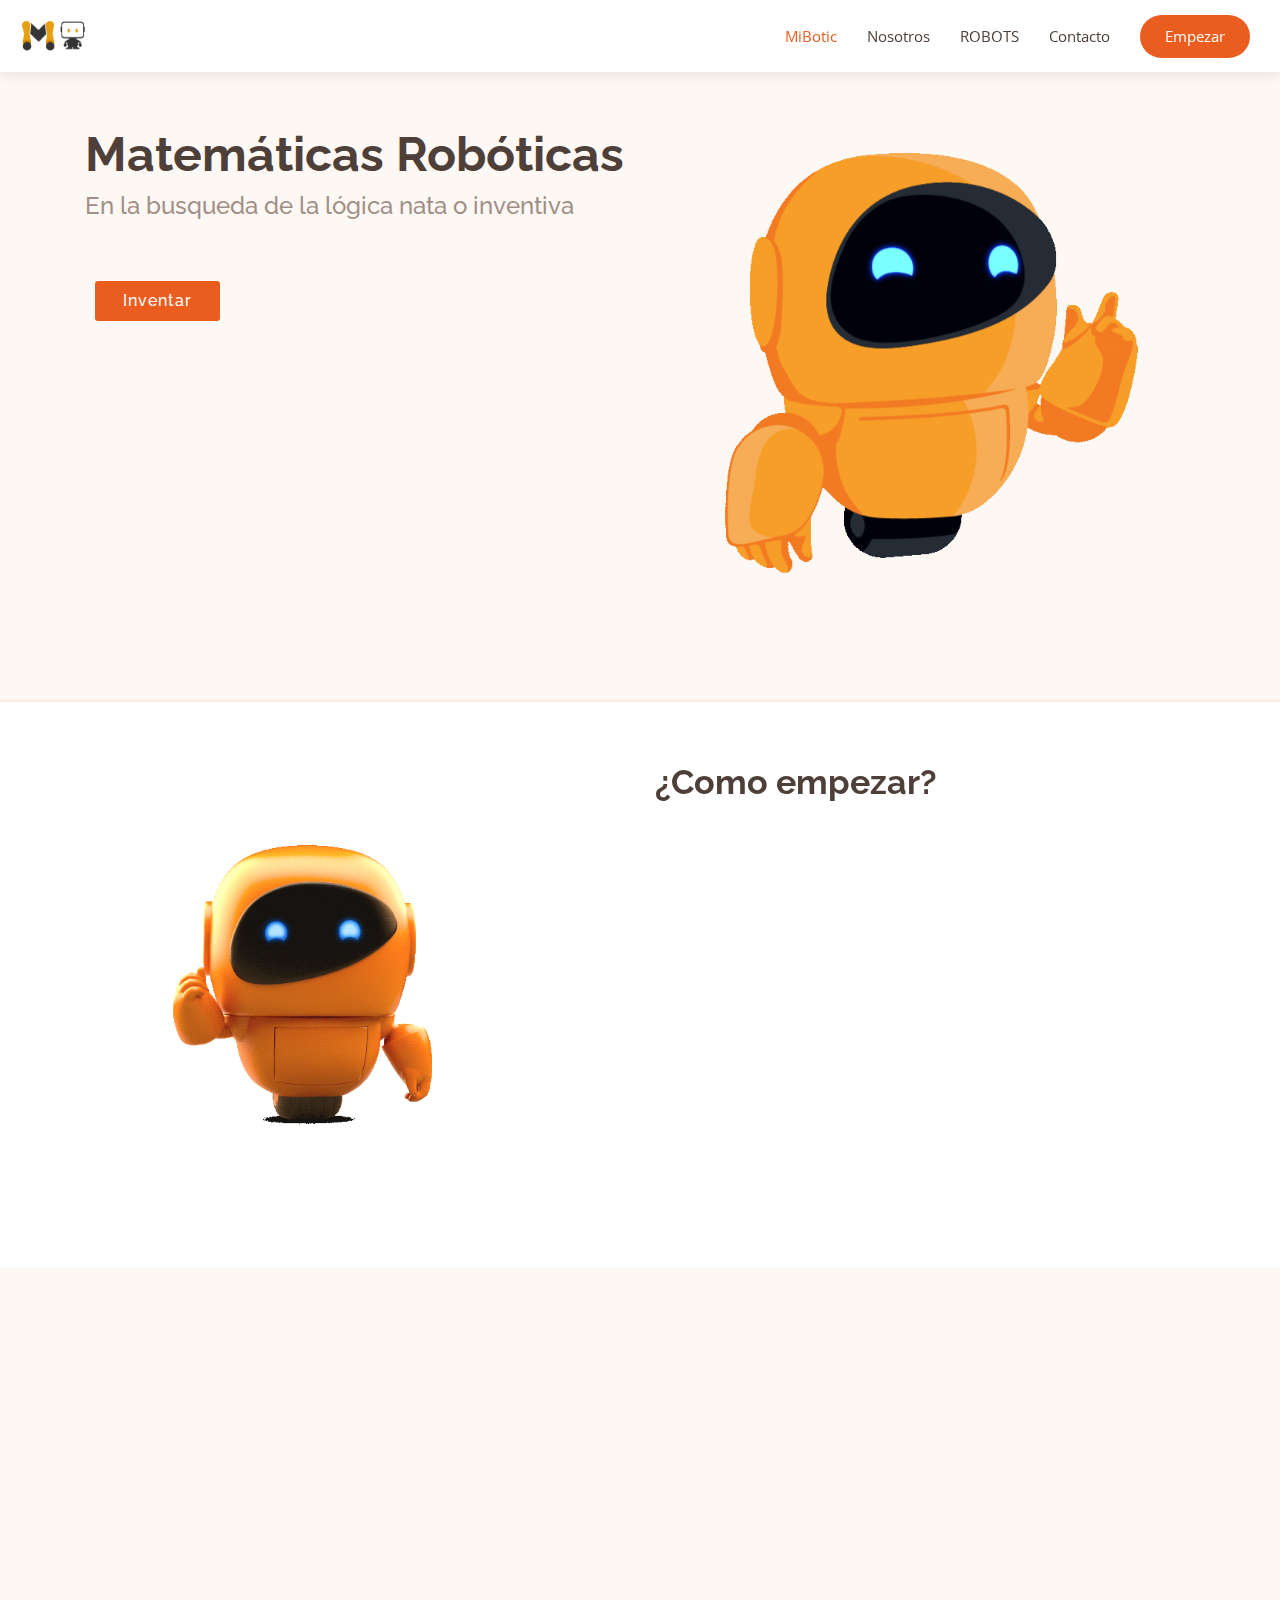
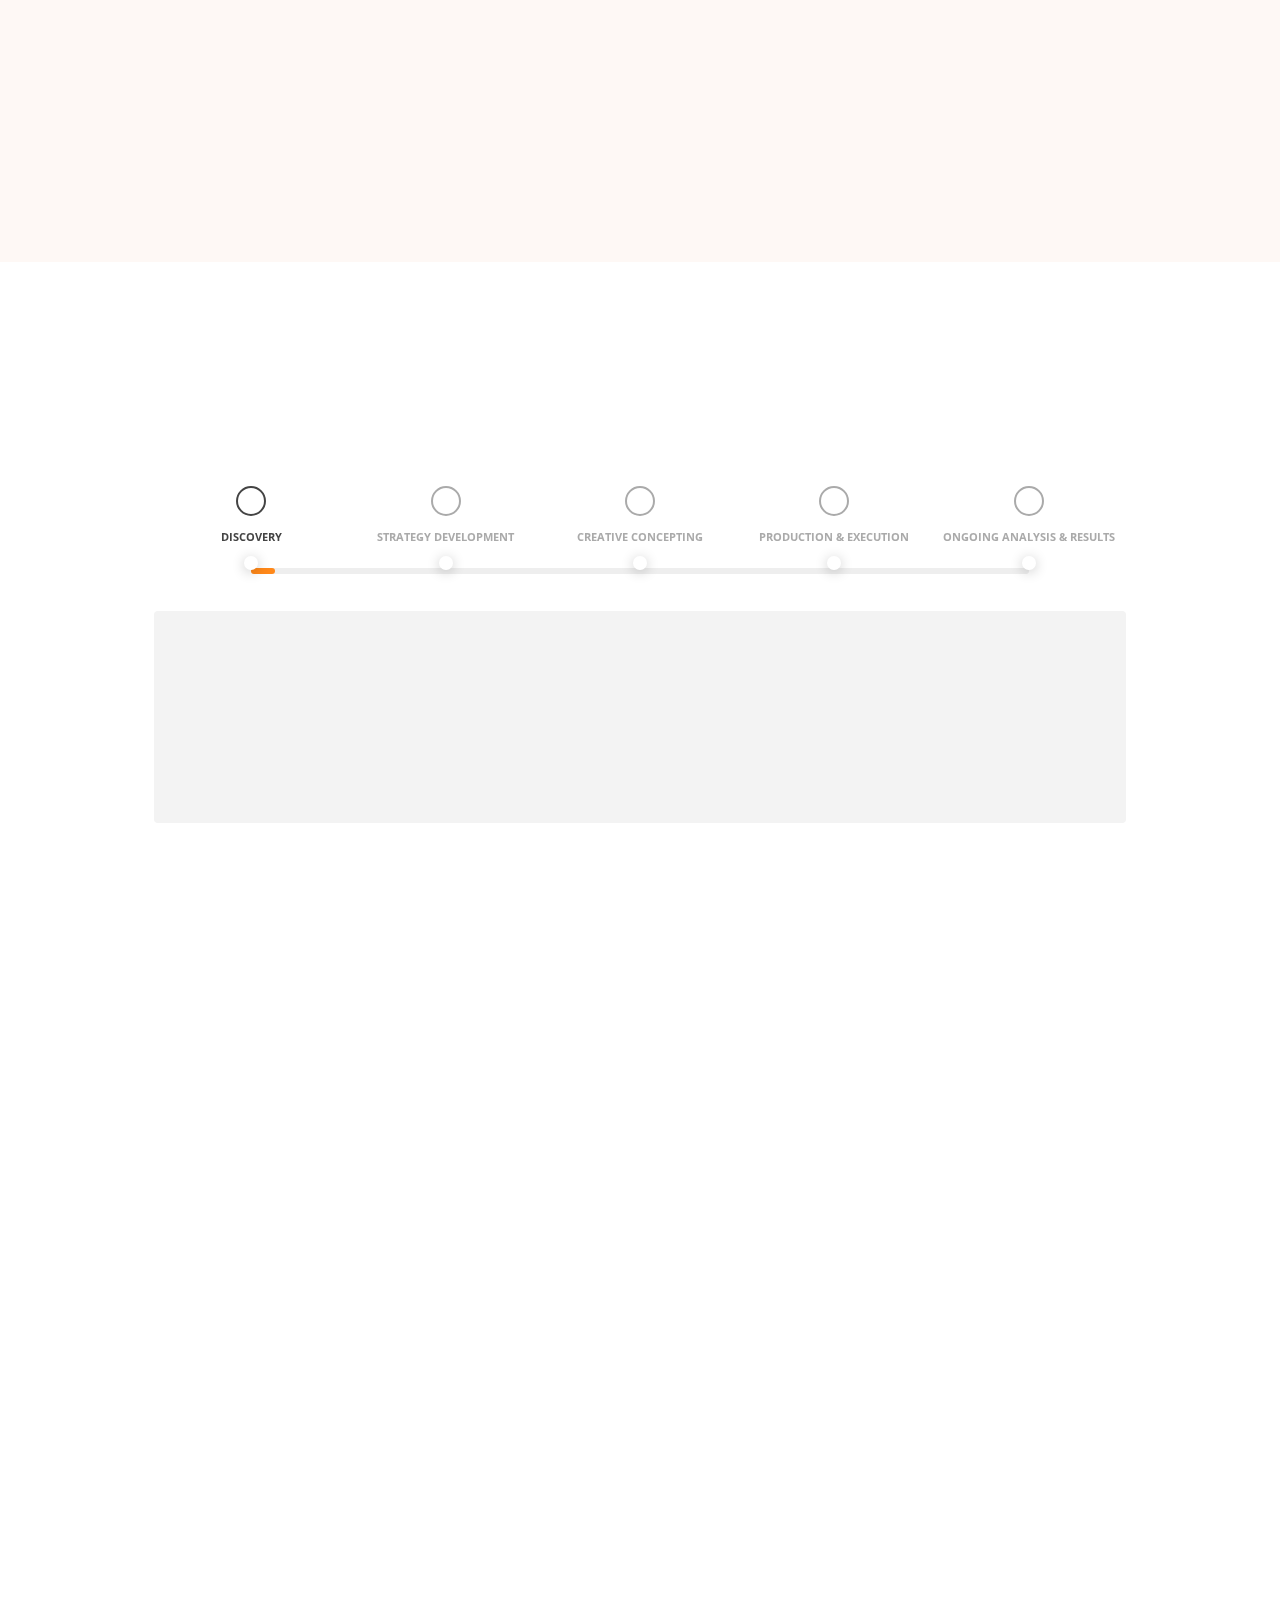
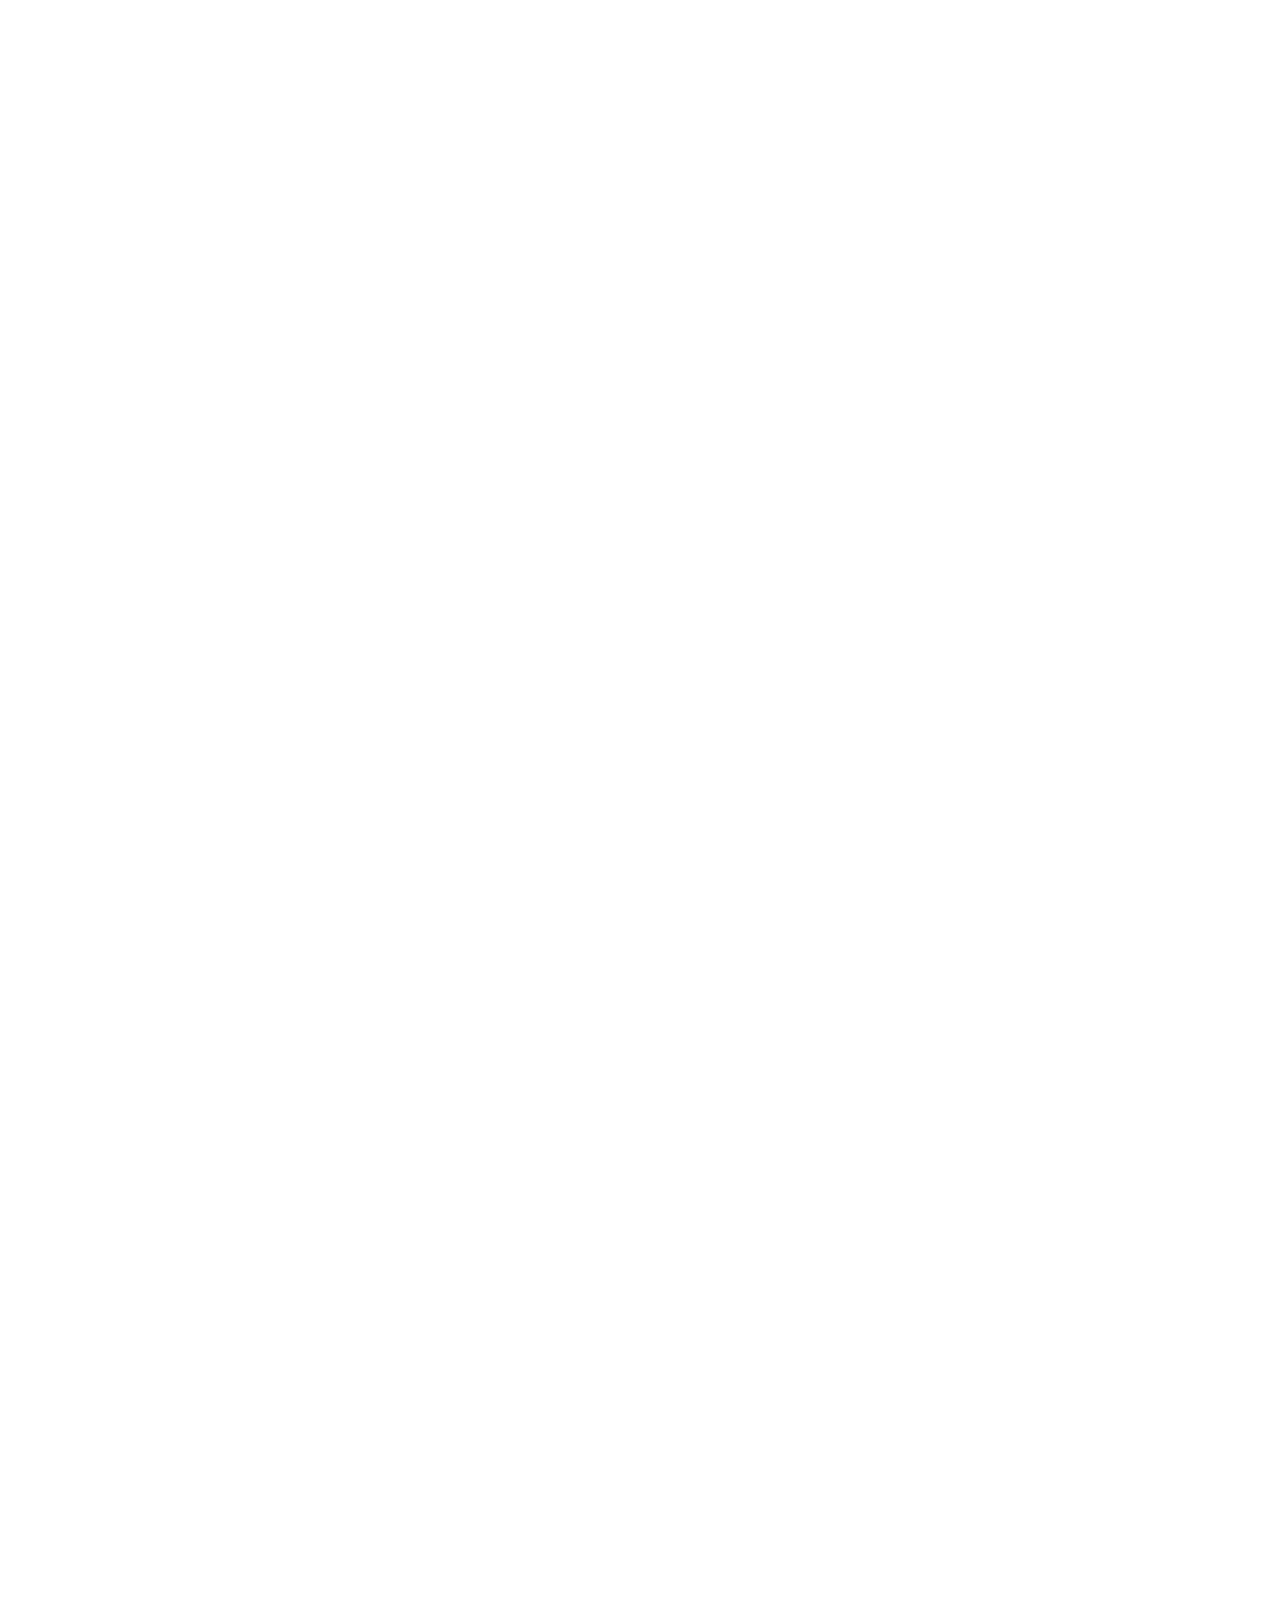
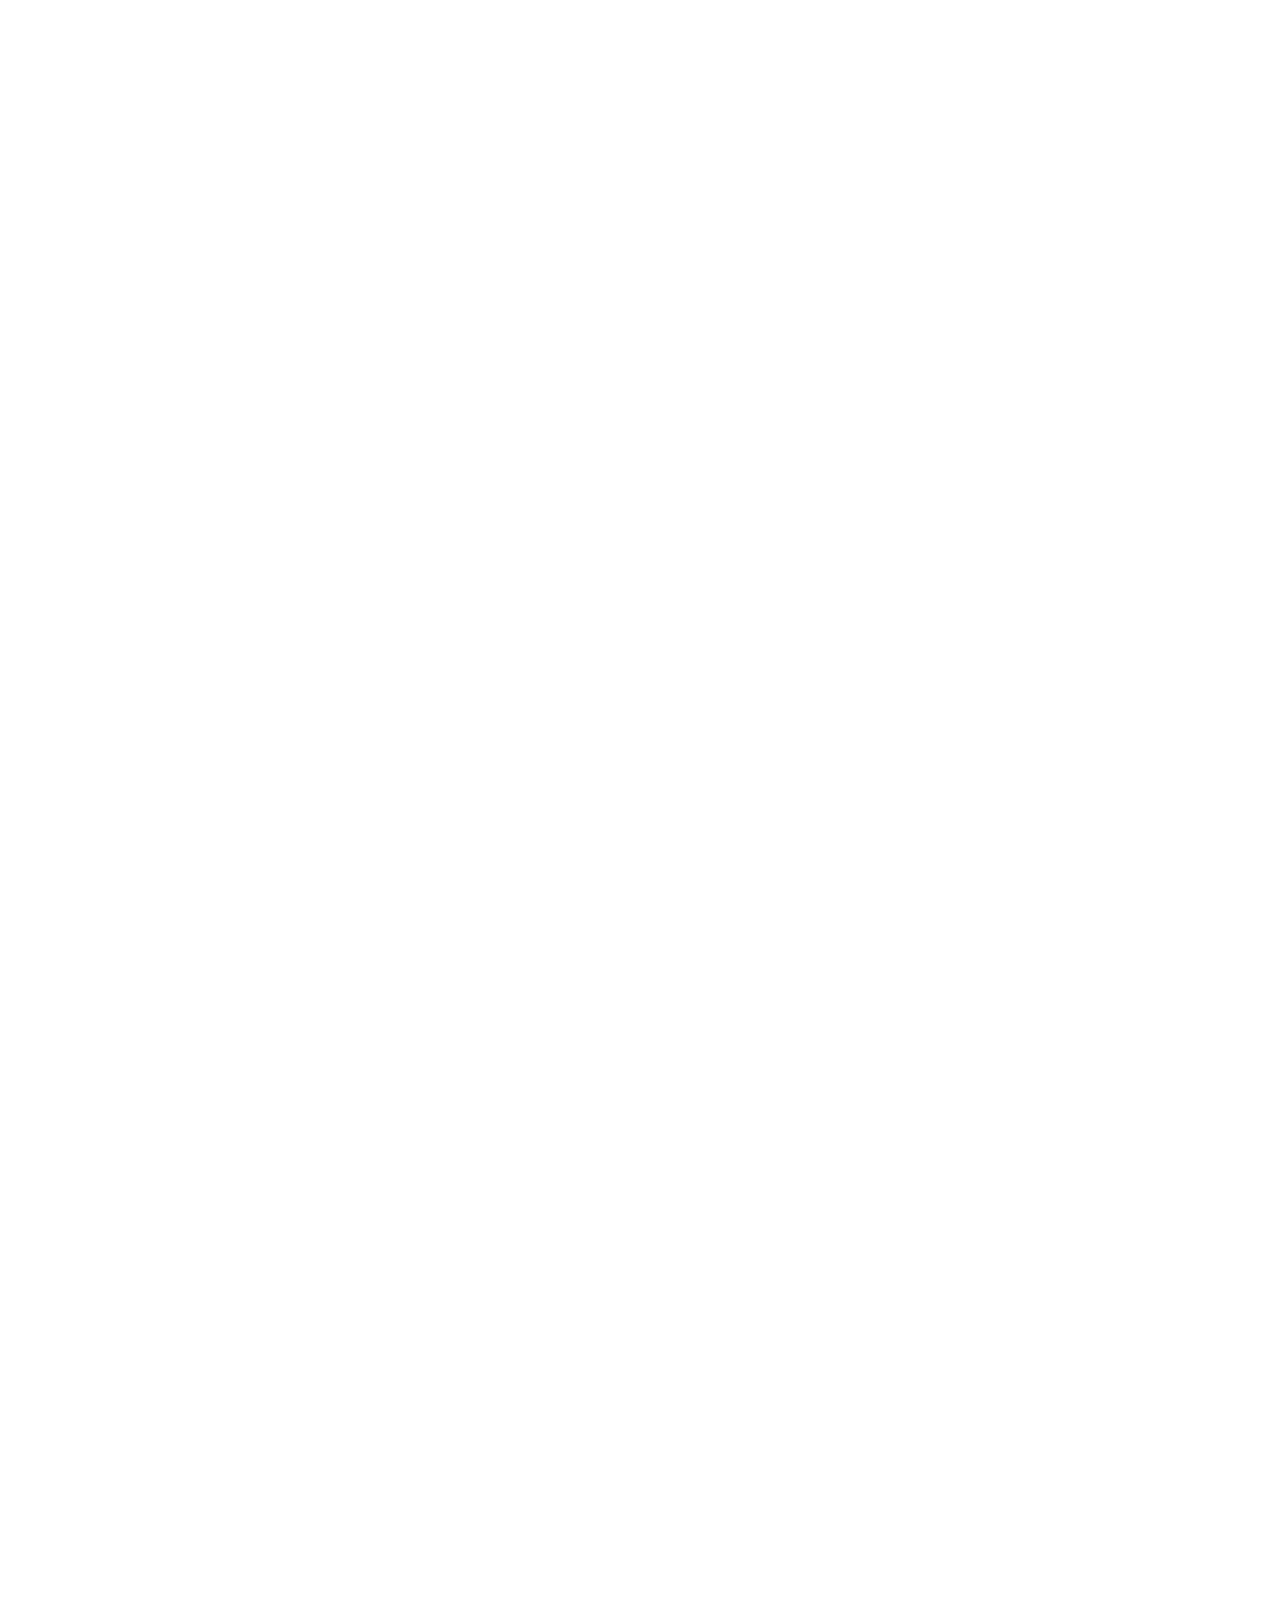
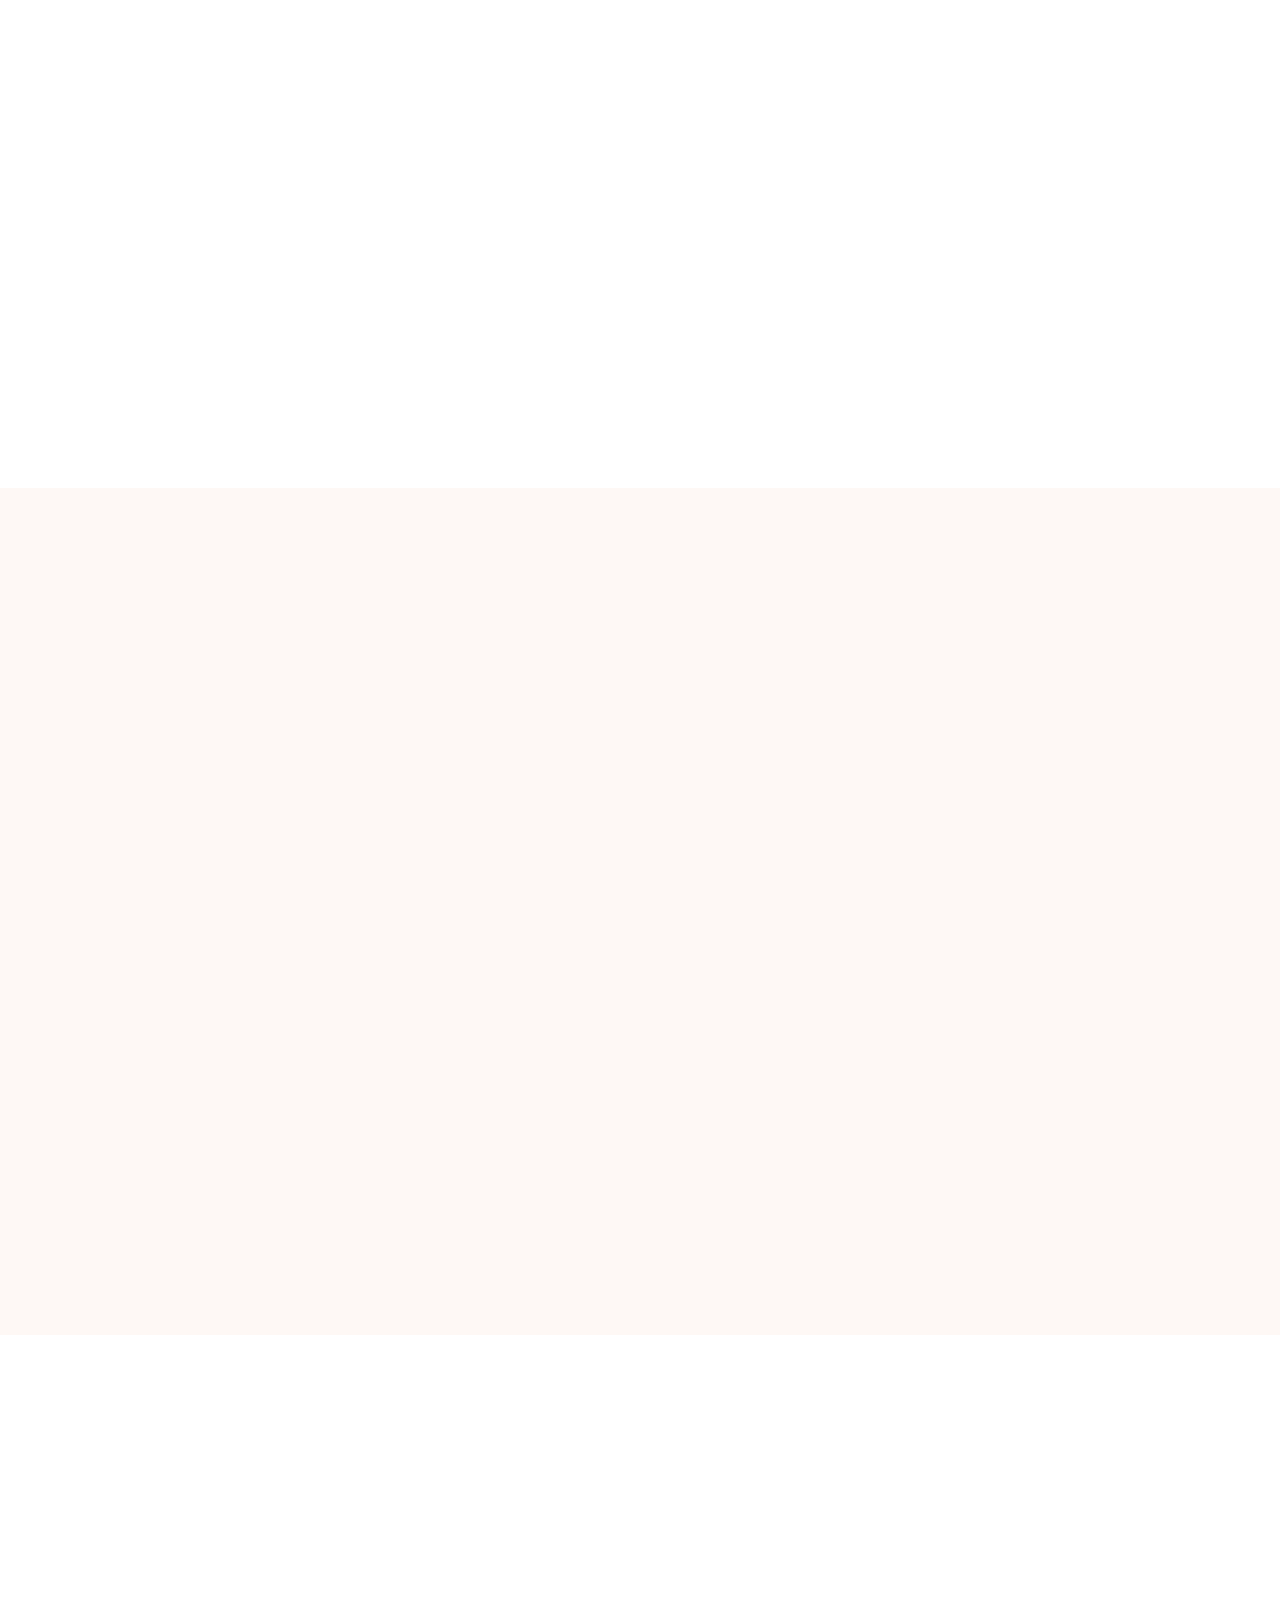
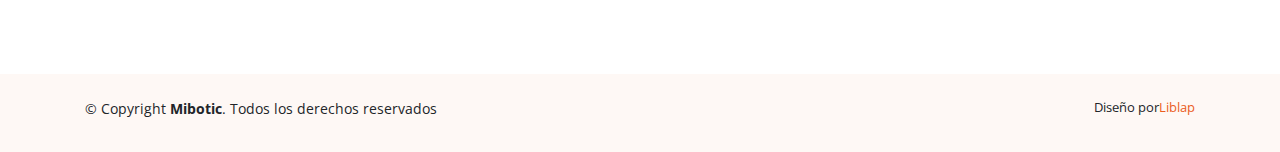
==== index.html @ e4708318 "asa" ====
<!DOCTYPE html>
<html lang="en">

<head>
  <meta charset="utf-8">
  <meta content="width=device-width, initial-scale=1.0" name="viewport">

  <title>MiBotic - Inventa un Robot</title>
  <meta content="" name="descriptison">
  <meta content="" name="keywords">

  <!-- Favicons -->
  <link href="assets/img/favicon.png" rel="icon">
  <link href="assets/img/apple-touch-icon.png" rel="apple-touch-icon">

  <!-- Google Fonts -->
  <link href="https://fonts.googleapis.com/css?family=Open+Sans:300,300i,400,400i,600,600i,700,700i|Raleway:300,300i,400,400i,600,600i,700,700i" rel="stylesheet">

  <!-- Vendor CSS Files -->
  <link href="assets/vendor/bootstrap/css/bootstrap.min.css" rel="stylesheet">
  <link href="assets/vendor/icofont/icofont.min.css" rel="stylesheet">
  <link href="assets/vendor/boxicons/css/boxicons.min.css" rel="stylesheet">
  <link href="assets/vendor/venobox/venobox.css" rel="stylesheet">
  <link href="assets/vendor/owl.carousel/assets/owl.carousel.min.css" rel="stylesheet">
  <link href="assets/vendor/aos/aos.css" rel="stylesheet">

  <!-- Template Main CSS File -->
  <link href="assets/css/style.css" rel="stylesheet">

  <!-- =======================================================
  * Template Name: Ninestars - v2.0.0
  * Template URL: https://bootstrapmade.com/ninestars-free-bootstrap-3-theme-for-creative/
  * Author: BootstrapMade.com
  * License: https://bootstrapmade.com/license/
  ======================================================== -->
</head>
<!-- Load Facebook SDK for JavaScript -->
      <div id="fb-root"></div>
      <script>
        window.fbAsyncInit = function() {
          FB.init({
            xfbml            : true,
            version          : 'v9.0'
          });
        };

        (function(d, s, id) {
        var js, fjs = d.getElementsByTagName(s)[0];
        if (d.getElementById(id)) return;
        js = d.createElement(s); js.id = id;
        js.src = 'https://connect.facebook.net/es_LA/sdk/xfbml.customerchat.js';
        fjs.parentNode.insertBefore(js, fjs);
      }(document, 'script', 'facebook-jssdk'));</script>

      <!-- Your Chat Plugin code -->
      <div class="fb-customerchat"
        attribution=setup_tool
        page_id="100883451764011"
  theme_color="#ff7e29"
  logged_in_greeting="Hola, Como podemos ayudarte?"
  logged_out_greeting="Hola, Como podemos ayudarte?">
      </div>

<body>

  <!-- ======= Header ======= -->
  <header id="header" class="fixed-top">
    <div class="container-fluid d-flex">

      <div class="logo mr-auto">
      	<a href="index.html"><img src="assets/img/hero.png" alt="" class="img-fluid"></a>
        <h1 class="text-light"><a href="index.html"><span></span></a></h1>
        <!-- Uncomment below if you prefer to use an image logo -->
        <!-- <a href="index.html"><img src="assets/img/logo.png" alt="" class="img-fluid"></a>-->
      </div>

      <nav class="nav-menu d-none d-lg-block">
        <ul>
          <li class="active"><a href="#header">MiBotic</a></li>
          <li><a href="#about">Nosotros</a></li>
          <li><a href="#portfolio">ROBOTS</a></li>

          <li><a href="#contact">Contacto</a></li>

          <li class="get-started"><a href="#about">Empezar</a></li>
        </ul>
      </nav><!-- .nav-menu -->

    </div>
  </header><!-- End Header -->

  <!-- ======= Hero Section ======= -->
  <section id="hero" class="d-flex align-items-center">

    <div class="container">
      <div class="row">
        <div class="col-lg-6 pt-5 pt-lg-0 order-2 order-lg-1">
        	<h1> </h1>
        	<h1> </h1>
        	<h1> </h1>
        	<h1>  </h1>
          <h1>Matemáticas Robóticas</h1>
          <h2>En la busqueda de la lógica nata o inventiva</h2>
          <a href="#about" class="btn-get-started scrollto">Inventar</a>
        </div>
        <div class="col-lg-6 order-1 order-lg-2 hero-img">
          <img src="assets/img/source.gif" class="img-fluid animated" alt="">
        </div>
      </div>
    </div>

  </section><!-- End Hero -->

  <main id="main">

    <!-- ======= About Section ======= -->
    <section id="about" class="about">
      <div class="container">

        <div class="row justify-content-between">
          <div class="col-lg-5 d-flex align-items-center justify-content-center about-img">
            <img src="assets/img/robot.gif" class="img-fluid" alt="" data-aos="zoom-in">
          </div>
          <div class="col-lg-6 pt-5 pt-lg-0">
            <h3 data-aos="fade-up">¿Como empezar?</h3>
            <p data-aos="fade-up" data-aos-delay="100">
              Aprende a crear un pequeño robot con tus propias manos, elabora un plan, diseña tu robot y desarrolla un prototipo. Aquí obtendras todo lo necesario:
            </p>
            <div class="row">
              <div class="col-md-6" data-aos="fade-up" data-aos-delay="100">
                <i class="bx bx-receipt"></i>
                <h4>Documentación</h4>
                <p>Guías y libros digitales actuales, herramientas digitales de aprendizaje automático</p>
              </div>
              <div class="col-md-6" data-aos="fade-up" data-aos-delay="200">
                <i class="bx bx-cube-alt"></i>
                <h4>Colección de ROBOTS</h4>
                <p>En MiBotic además de aprender, coleccionamos robots inventados en el taller de robótica</p>
              </div>
            </div>
          </div>
        </div>

      </div>
    </section><!-- End About Section -->

    <!-- ======= Services Section ======= -->
    <section id="services" class="services section-bg">
      <div class="container">

        <div class="section-title" data-aos="fade-up">
          <h2>Filosofía</h2>
          <p></p>
        </div>

        <div class="row">
          <div class="col-md-6 col-lg-3 d-flex align-items-stretch" data-aos="zoom-in" data-aos-delay="100">
            <div class="icon-box">
              <div class="icon"><i class="bx bxl-dribbble"></i></div>
              <h4 class="title"><a href="">Aprende Jugando</a></h4>
              <p class="description">Aplicamos la metodología STEAM y la combinamos con ingeniería inversa: destrucción y construcción</p>
            </div>
          </div>

          <div class="col-md-6 col-lg-3 d-flex align-items-stretch" data-aos="zoom-in" data-aos-delay="200">
            <div class="icon-box">
              <div class="icon"><i class="bx bx-file"></i></div>
              <h4 class="title"><a href="">Informes de Alumnos</a></h4>
              <p class="description">Mejoramos nuestras formas de calificar usando Big Data, mantenemos el contacto con el alúmno aún cuando ya no recibe cursos  </p>
            </div>
          </div>

          <div class="col-md-6 col-lg-3 d-flex align-items-stretch" data-aos="zoom-in" data-aos-delay="300">
            <div class="icon-box">
              <div class="icon"><i class="bx bx-tachometer"></i></div>
              <h4 class="title"><a href="">Altamente Efectivo</a></h4>
              <p class="description">Todo lo que hacemos tiene un fin práctico, elaboramos proyectos con los alumnos más avanzados y contemplamos los proyectos terminados a competencias</p>
            </div>
          </div>

          <div class="col-md-6 col-lg-3 d-flex align-items-stretch" data-aos="zoom-in" data-aos-delay="400">
            <div class="icon-box">
              <div class="icon"><i class="bx bx-world"></i></div>
              <h4 class="title"><a href="">Open Source</a></h4>
              <p class="description">Entre menos limitantes tenga el software en su uso, mantenimiento y réplica, más libre es nuestro camino hacia la modernidad.</p>
            </div>
          </div>

        </div>

      </div>
    </section><!-- End Services Section -->
    <section>


        <div class="section-title" data-aos="fade-up">
          <h2>Colección</h2>
          <p>2020</p>
        </div>
<div class="process-wrapper">
<div id="progress-bar-container">
	<ul>
		<li class="step step01 active"><div class="step-inner">Discovery</div></li>
		<li class="step step02"><div class="step-inner">Strategy Development</div></li>
		<li class="step step03"><div class="step-inner">Creative Concepting</div></li>
		<li class="step step04"><div class="step-inner">Production &amp; Execution</div></li>
		<li class="step step05"><div class="step-inner">Ongoing Analysis &amp; Results</div></li>
	</ul>

	<div id="line">
		<div id="line-progress"></div>
	</div>
</div>

<div id="progress-content-section">
	<div class="section-content discovery active">
		<h2>Discovery</h2>
		<p>Lorem ipsum dolor sit amet, consectetur adipiscing elit. Donec neque justo, consequat non fermentum ac, tempor eu turpis. Proin nulla eros, placerat non ipsum ut, dapibus ullamcorper ex. Nulla in dapibus lorem. Suspendisse vitae velit ac ante consequat placerat ut sed eros. Nullam porttitor mattis mi, id fringilla ex consequat eu. Praesent pulvinar tincidunt leo et condimentum. Maecenas volutpat turpis at felis egestas malesuada. Phasellus sem odio, venenatis at ex a, lacinia suscipit orci.</p>
	</div>

	<div class="section-content strategy">
		<h2>Strategy Development</h2>
		<p>Lorem ipsum dolor sit amet, consectetur adipiscing elit. Donec neque justo, consequat non fermentum ac, tempor eu turpis. Proin nulla eros, placerat non ipsum ut, dapibus ullamcorper ex. Nulla in dapibus lorem. Suspendisse vitae velit ac ante consequat placerat ut sed eros. Nullam porttitor mattis mi, id fringilla ex consequat eu. Praesent pulvinar tincidunt leo et condimentum. Maecenas volutpat turpis at felis egestas malesuada. Phasellus sem odio, venenatis at ex a, lacinia suscipit orci.</p>
	</div>

	<div class="section-content creative">
		<h2>Creative Concepting</h2>
		<p>Lorem ipsum dolor sit amet, consectetur adipiscing elit. Donec neque justo, consequat non fermentum ac, tempor eu turpis. Proin nulla eros, placerat non ipsum ut, dapibus ullamcorper ex. Nulla in dapibus lorem. Suspendisse vitae velit ac ante consequat placerat ut sed eros. Nullam porttitor mattis mi, id fringilla ex consequat eu. Praesent pulvinar tincidunt leo et condimentum. Maecenas volutpat turpis at felis egestas malesuada. Phasellus sem odio, venenatis at ex a, lacinia suscipit orci.</p>
	</div>

	<div class="section-content production">
		<h2>Production &amp; Execution</h2>
		<p>Lorem ipsum dolor sit amet, consectetur adipiscing elit. Donec neque justo, consequat non fermentum ac, tempor eu turpis. Proin nulla eros, placerat non ipsum ut, dapibus ullamcorper ex. Nulla in dapibus lorem. Suspendisse vitae velit ac ante consequat placerat ut sed eros. Nullam porttitor mattis mi, id fringilla ex consequat eu. Praesent pulvinar tincidunt leo et condimentum. Maecenas volutpat turpis at felis egestas malesuada. Phasellus sem odio, venenatis at ex a, lacinia suscipit orci.</p>
	</div>

	<div class="section-content analysis">
		<h2>Ongoing Analysis &amp; Results</h2>
		<p>Lorem ipsum dolor sit amet, consectetur adipiscing elit. Donec neque justo, consequat non fermentum ac, tempor eu turpis. Proin nulla eros, placerat non ipsum ut, dapibus ullamcorper ex. Nulla in dapibus lorem. Suspendisse vitae velit ac ante consequat placerat ut sed eros. Nullam porttitor mattis mi, id fringilla ex consequat eu. Praesent pulvinar tincidunt leo et condimentum. Maecenas volutpat turpis at felis egestas malesuada. Phasellus sem odio, venenatis at ex a, lacinia suscipit orci.</p>
	</div>
	</div>
</div>

<!-- partial -->
  <script src='https://cdnjs.cloudflare.com/ajax/libs/jquery/3.2.1/jquery.min.js'></script>
<script src='https://cdnjs.cloudflare.com/ajax/libs/jqueryui/1.12.1/jquery-ui.min.js'></script><script  src="./script.js"></script>
</section>
    <!-- ======= Portfolio Section ======= -->
    <section id="portfolio" class="portfolio">
      <div class="container">




        <div class="row" data-aos="fade-up" data-aos-delay="100">
          <div class="col-lg-12">
            <ul id="portfolio-flters">
              <li data-filter=".filter-android">Humanoides</li>
              <li data-filter=".filter-car">Robot Cars</li>
              <li data-filter=".filter-biped">Bípedos</li>
                <li data-filter=".*" class="filter-active" >Todos</li>
              <li data-filter=".filter-cuadrus" >Cuadrúpedos</li>
              <li data-filter=".filter-edu"  >Kits Educativos</li>
              <li data-filter=".filter-dron" >Drones</li>


            </ul>
          </div>
        </div>

        <div class="row portfolio-container" data-aos="fade-up" data-aos-delay="200">

          <div class="col-lg-4 col-md-6 portfolio-item filter-android">
            <div class="portfolio-wrap">
              <img src="assets/img/portfolio/poppy.png" class="img-fluid" alt="">
              <div class="portfolio-links">
                <a href="assets/img/portfolio/poppy.png" data-gall="portfolioGallery" class="venobox" title="Poppy Robot"><i class="icofont-plus-circle"></i></a>
                <a href="#" title="More Details"><i class="icofont-link"></i></a>
              </div>
              <div class="portfolio-info">
                <h4>Poppy</h4>
                <p>Humanoide</p>
              </div>
            </div>
          </div>

          <div class="col-lg-4 col-md-6 portfolio-item filter-android">
            <div class="portfolio-wrap">
              <img src="assets/img/portfolio/icub.jpg" class="img-fluid" alt="">
              <div class="portfolio-links">
                <a href="assets/img/portfolio/icub.jpg" data-gall="portfolioGallery" class="venobox" title="iCub Robot"><i class="icofont-plus-circle"></i></a>
                <a href="#" title="More Details"><i class="icofont-link"></i></a>
              </div>
              <div class="portfolio-info">
                <h4>iCub</h4>
                <p>Humanoide</p>
              </div>
            </div>
          </div>

          <div class="col-lg-4 col-md-6 portfolio-item filter-android">
            <div class="portfolio-wrap">
              <img src="assets/img/portfolio/inmoov.jpg" class="img-fluid" alt="">
              <div class="portfolio-links">
                <a href="assets/img/portfolio/inmoov.jpg" data-gall="portfolioGallery" class="venobox" title="INMOOV ROBOT"><i class="icofont-plus-circle"></i></a>
                <a href="#" title="More Details"><i class="icofont-link"></i></a>
              </div>
              <div class="portfolio-info">
                <h4>Inmoov</h4>
                <p>Humanoide</p>
              </div>
            </div>
          </div>

          <div class="col-lg-4 col-md-6 portfolio-item filter-android">
            <div class="portfolio-wrap">
              <img src="assets/img/portfolio/dimitri.png" class="img-fluid" alt="">
              <div class="portfolio-links">
                <a href="assets/img/portfolio/dimitri.png" data-gall="portfolioGallery" class="venobox" title="DIMITRI ROBOT"><i class="icofont-plus-circle"></i></a>
                <a href="#" title="More Details"><i class="icofont-link"></i></a>
              </div>
              <div class="portfolio-info">
                <h4>Dimitri</h4>
                <p>Humanoide</p>
              </div>
            </div>
          </div>

          <div class="col-lg-4 col-md-6 portfolio-item filter-android">
            <div class="portfolio-wrap">
              <img src="assets/img/portfolio/igus.jpg" class="img-fluid" alt="">
              <div class="portfolio-links">
                <a href="assets/img/portfolio/igus.jpg" data-gall="portfolioGallery" class="venobox" title="IGUS ROBOT"><i class="icofont-plus-circle"></i></a>
                <a href="#" title="More Details"><i class="icofont-link"></i></a>
              </div>
              <div class="portfolio-info">
                <h4>Igus</h4>
                <p>Humanoide</p>
              </div>
            </div>
          </div>



          <div class="col-lg-4 col-md-6 portfolio-item filter-android">
            <div class="portfolio-wrap">
              <img src="assets/img/portfolio/yanshe.jpg" class="img-fluid" alt="">
              <div class="portfolio-links">
                <a href="assets/img/portfolio/yanshe.jpg" data-gall="portfolioGallery" class="venobox" title="YANSHEE ROBOT"><i class="icofont-plus-circle"></i></a>
                <a href="#" title="More Details"><i class="icofont-link"></i></a>
              </div>
              <div class="portfolio-info">
                <h4>Yanshee</h4>
                <p>Humanoides</p>
              </div>
            </div>
          </div>

          <div class="col-lg-4 col-md-6 portfolio-item filter-popu">
            <div class="portfolio-wrap">
              <img src="assets/img/portfolio/ottorobot.jpg" class="img-fluid" alt="">
              <div class="portfolio-links">
                <a href="assets/img/portfolio/ottorobot.jpg" data-gall="portfolioGallery" class="venobox" title="OTTO ROBOT"><i class="icofont-plus-circle"></i></a>
                <a href="#" title="More Details"><i class="icofont-link"></i></a>
              </div>
              <div class="portfolio-info">
                <h4>Otto</h4>
                <p>Bípedo</p>
              </div>
            </div>
          </div>

          <div class="col-lg-4 col-md-6 portfolio-item filter-biped">
            <div class="portfolio-wrap">
              <img src="assets/img/portfolio/nano.jpg" class="img-fluid" alt="">
              <div class="portfolio-links">
                <a href="assets/img/portfolio/nano.jpg" data-gall="portfolioGallery" class="venobox" title="NANO ROBOT"><i class="icofont-plus-circle"></i></a>
                <a href="#" title="More Details"><i class="icofont-link"></i></a>
              </div>
              <div class="portfolio-info">
                <h4>Nano Arduino</h4>
                <p>Bípedo</p>
              </div>
            </div>
          </div>

          <div class="col-lg-4 col-md-6 portfolio-item filter-biped">
            <div class="portfolio-wrap">
              <img src="assets/img/portfolio/arduinobiped.jpg" class="img-fluid" alt="">
              <div class="portfolio-links">
                <a href="assets/img/portfolio/arduinobiped.jpg" data-gall="portfolioGallery" class="venobox" title="ARDUINO BI ROBOT"><i class="icofont-plus-circle"></i></a>
                <a href="#" title="More Details"><i class="icofont-link"></i></a>
              </div>
              <div class="portfolio-info">
                <h4>Arduino Bi</h4>
                <p>Bípedo</p>
              </div>
            </div>
          </div>

            <div class="col-lg-4 col-md-6 portfolio-item filter-biped">
            <div class="portfolio-wrap">
              <img src="assets/img/portfolio/gogsybot.jpg" class="img-fluid" alt="">
              <div class="portfolio-links">
                <a href="assets/img/portfolio/gogsybot.jpg" data-gall="portfolioGallery" class="venobox" title="GOGSY ROBOT"><i class="icofont-plus-circle"></i></a>
                <a href="#" title="More Details"><i class="icofont-link"></i></a>
              </div>
              <div class="portfolio-info">
                <h4>Gogsy</h4>
                <p>Bípedo</p>
              </div>
            </div>
          </div>

            <div class="col-lg-4 col-md-6 portfolio-item filter-biped">
            <div class="portfolio-wrap">
              <img src="assets/img/portfolio/titorobot.jpg" class="img-fluid" alt="">
              <div class="portfolio-links">
                <a href="assets/img/portfolio/titorobot.jpg" data-gall="portfolioGallery" class="venobox" title="TITO ROBOT"><i class="icofont-plus-circle"></i></a>
                <a href="#" title="More Details"><i class="icofont-link"></i></a>
              </div>
              <div class="portfolio-info">
                <h4>Tito</h4>
                <p>Bípedo</p>
              </div>
            </div>
          </div>

          <div class="col-lg-4 col-md-6 portfolio-item filter-biped">
            <div class="portfolio-wrap">
              <img src="assets/img/portfolio/bipedarduino.jpg" class="img-fluid" alt="">
              <div class="portfolio-links">
                <a href="assets/img/portfolio/bipedarduino.jpg" data-gall="portfolioGallery" class="venobox" title="ARDUINO BIPEDO"><i class="icofont-plus-circle"></i></a>
                <a href="#" title="More Details"><i class="icofont-link"></i></a>
              </div>
              <div class="portfolio-info">
                <h4>Arduino Bibot</h4>
                <p>Bípedo</p>
              </div>
            </div>
          </div>

          <div class="col-lg-4 col-md-6 portfolio-item filter-cuadrus">
            <div class="portfolio-wrap">
              <img src="assets/img/portfolio/gorillabot.jpg" class="img-fluid" alt="">
              <div class="portfolio-links">
                <a href="assets/img/portfolio/gorillabot.jpg" data-gall="portfolioGallery" class="venobox" title="GORILLA ROBOT"><i class="icofont-plus-circle"></i></a>
                <a href="#" title="More Details"><i class="icofont-link"></i></a>
              </div>
              <div class="portfolio-info">
                <h4>Gorillabot</h4>
                <p>Cuadrúpedo</p>
              </div>
            </div>
          </div>

          <div class="col-lg-4 col-md-6 portfolio-item filter-cuadrus">
            <div class="portfolio-wrap">
              <img src="assets/img/portfolio/goodboyrobot.jpg" class="img-fluid" alt="">
              <div class="portfolio-links">
                <a href="assets/img/portfolio/goodboyrobot.jpg" data-gall="portfolioGallery" class="venobox" title="GOODBOY ROBOT"><i class="icofont-plus-circle"></i></a>
                <a href="#" title="More Details"><i class="icofont-link"></i></a>
              </div>
              <div class="portfolio-info">
                <h4>Goodboy</h4>
                <p>Cuadrúpedo</p>
              </div>
            </div>
          </div>

          <div class="col-lg-4 col-md-6 portfolio-item filter-popu">
            <div class="portfolio-wrap">
              <img src="assets/img/portfolio/mitcheetah.jpg" class="img-fluid" alt="">
              <div class="portfolio-links">
                <a href="assets/img/portfolio/micheetah.jpg" data-gall="portfolioGallery" class="venobox" title="CHEETAH ROBOT"><i class="icofont-plus-circle"></i></a>
                <a href="#" title="More Details"><i class="icofont-link"></i></a>
              </div>
              <div class="portfolio-info">
                <h4>Cheetah</h4>
                <p>Raspeberry Pi</p>
              </div>
            </div>
          </div>

          <div class="col-lg-4 col-md-6 portfolio-item filter-cuadrus">
            <div class="portfolio-wrap">
              <img src="assets/img/portfolio/spotmicro.jpg" class="img-fluid" alt="">
              <div class="portfolio-links">
                <a href="assets/img/portfolio/spotmicro.jpg" data-gall="portfolioGallery" class="venobox" title="SPOTMICRO ROBOT"><i class="icofont-plus-circle"></i></a>
                <a href="#" title="More Details"><i class="icofont-link"></i></a>
              </div>
              <div class="portfolio-info">
                <h4>Spotmicro</h4>
                <p>Comercial</p>
              </div>
            </div>
          </div>

          <div class="col-lg-4 col-md-6 portfolio-item filter-cuadrus">
            <div class="portfolio-wrap">
              <img src="assets/img/portfolio/fenrir.png" class="img-fluid" alt="">
              <div class="portfolio-links">
                <a href="assets/img/portfolio/fenrir.png" data-gall="portfolioGallery" class="venobox" title="FENRIR ROBOT"><i class="icofont-plus-circle"></i></a>
                <a href="#" title="More Details"><i class="icofont-link"></i></a>
              </div>
              <div class="portfolio-info">
                <h4>Fenrir</h4>
                <p>Raspberry Pi</p>
              </div>
            </div>
          </div>

<div class="col-lg-4 col-md-6 portfolio-item filter-cuadrus">
            <div class="portfolio-wrap">
              <img src="assets/img/portfolio/turtlerobot.jpg" class="img-fluid" alt="">
              <div class="portfolio-links">
                <a href="assets/img/portfolio/turtlerobot.jpg" data-gall="portfolioGallery" class="venobox" title="TURTLE ROBOT"><i class="icofont-plus-circle"></i></a>
                <a href="#" title="More Details"><i class="icofont-link"></i></a>
              </div>
              <div class="portfolio-info">
                <h4>Turtlebot</h4>
                <p>Raspberry Pi</p>
              </div>
            </div>
          </div>


        <div class="col-lg-4 col-md-6 portfolio-item filter-car">
            <div class="portfolio-wrap">
              <img src="assets/img/portfolio/raspberrycarr.jpg" class="img-fluid" alt="">
              <div class="portfolio-links">
                <a href="assets/img/portfolio/raspberrycarr.jpg" data-gall="portfolioGallery" class="venobox" title="TURTLE CAR"><i class="icofont-plus-circle"></i></a>
                <a href="#" title="More Details"><i class="icofont-link"></i></a>
              </div>
              <div class="portfolio-info">
                <h4>Turtlebot Car</h4>
                <p>Raspberry Pi</p>
              </div>
            </div>
          </div>


        <div class="col-lg-4 col-md-6 portfolio-item filter-car">
            <div class="portfolio-wrap">
              <img src="assets/img/portfolio/donkeycar.jpg" class="img-fluid" alt="">
              <div class="portfolio-links">
                <a href="assets/img/portfolio/donkeycar.jpg" data-gall="portfolioGallery" class="venobox" title="Car Robot"><i class="icofont-plus-circle"></i></a>
                <a href="#" title="More Details"><i class="icofont-link"></i></a>
              </div>
              <div class="portfolio-info">
                <h4>Donkey Car</h4>
                <p>Arduino</p>
              </div>
            </div>
          </div>

        <div class="col-lg-4 col-md-6 portfolio-item filter-car">
            <div class="portfolio-wrap">
              <img src="assets/img/portfolio/corobotspark.jpg" class="img-fluid" alt="">
              <div class="portfolio-links">
                <a href="assets/img/portfolio/corobotspark.jpg" data-gall="portfolioGallery" class="venobox" title="COROBOTSPARK"><i class="icofont-plus-circle"></i></a>
                <a href="#" title="More Details"><i class="icofont-link"></i></a>
              </div>
              <div class="portfolio-info">
                <h4>Corobot Spark</h4>
                <p>Raspberry Pi</p>
              </div>
            </div>
          </div>

        <div class="col-lg-4 col-md-6 portfolio-item filter-car">
            <div class="portfolio-wrap">
              <img src="assets/img/portfolio/husarion.jpg" class="img-fluid" alt="">
              <div class="portfolio-links">
                <a href="assets/img/portfolio/husarion.jpg" data-gall="portfolioGallery" class="venobox" title="HUSARION ROBOT"><i class="icofont-plus-circle"></i></a>
                <a href="#" title="More Details"><i class="icofont-link"></i></a>
              </div>
              <div class="portfolio-info">
                <h4>Husarion</h4>
                <p>Comercial</p>
              </div>
            </div>
          </div>

            <div class="col-lg-4 col-md-6 portfolio-item filter-car">
            <div class="portfolio-wrap">
              <img src="assets/img/portfolio/carr.jpg" class="img-fluid" alt="">
              <div class="portfolio-links">
                <a href="assets/img/portfolio/carr.jpg" data-gall="portfolioGallery" class="venobox" title="CAR ROBOT"><i class="icofont-plus-circle"></i></a>
                <a href="#" title="More Details"><i class="icofont-link"></i></a>
              </div>
              <div class="portfolio-info">
                <h4>Car Robot</h4>
                <p>Arduino</p>
              </div>
            </div>
          </div>



            <div class="col-lg-4 col-md-6 portfolio-item filter-car">
            <div class="portfolio-wrap">
              <img src="assets/img/portfolio/balancin.jpg" class="img-fluid" alt="">
              <div class="portfolio-links">
                <a href="assets/img/portfolio/balancin.jpg" data-gall="portfolioGallery" class="venobox" title="BALANCIN ROBOT"><i class="icofont-plus-circle"></i></a>
                <a href="#" title="More Details"><i class="icofont-link"></i></a>
              </div>
              <div class="portfolio-info">
                <h4>Balancin</h4>
                <p>Raspberry Pi</p>
              </div>
            </div>
          </div>


          <div class="col-lg-4 col-md-6 portfolio-item filter-edu">
            <div class="portfolio-wrap">
              <img src="assets/img/portfolio/perrobot.jpg" class="img-fluid" alt="">
              <div class="portfolio-links">
                <a href="assets/img/portfolio/perrobot.jpg" data-gall="portfolioGallery" class="venobox" title="PERRO ROBOT LEGO"><i class="icofont-plus-circle"></i></a>
                <a href="#" title="More Details"><i class="icofont-link"></i></a>
              </div>
              <div class="portfolio-info">
                <h4>Perro Robot</h4>
                <p>Lego Mindstorms Ev3 Educatión</p>
              </div>
            </div>
          </div>



          <div class="col-lg-4 col-md-6 portfolio-item filter-edu">
            <div class="portfolio-wrap">
              <img src="assets/img/portfolio/robotikid.jpeg" class="img-fluid" alt="">
              <div class="portfolio-links">
                <a href="assets/img/portfolio/robotikid.jpeg" data-gall="portfolioGallery" class="venobox" title="KIT ARDUINO EDUCATIVO"><i class="icofont-plus-circle"></i></a>
                <a href="#" title="More Details"><i class="icofont-link"></i></a>
              </div>
              <div class="portfolio-info">
                <h4>Kit Arduino para niños</h4>
                <p>Arduino</p>
              </div>
            </div>
          </div>

          <div class="col-lg-4 col-md-6 portfolio-item filter-edu">
            <div class="portfolio-wrap">
              <img src="assets/img/portfolio/alacran.jpg" class="img-fluid" alt="">
              <div class="portfolio-links">
                <a href="assets/img/portfolio/alacran.jpg" data-gall="portfolioGallery" class="venobox" title="MAKEBLOCK ROBOT"><i class="icofont-plus-circle"></i></a>
                <a href="#" title="More Details"><i class="icofont-link"></i></a>
              </div>
              <div class="portfolio-info">
                <h4>Makeblock</h4>
                <p>Arduino</p>
              </div>
            </div>
          </div>

          <div class="col-lg-4 col-md-6 portfolio-item filter-edu">
            <div class="portfolio-wrap">
              <img src="assets/img/portfolio/creakit.jpg" class="img-fluid" alt="">
              <div class="portfolio-links">
                <a href="assets/img/portfolio/creakit.jpg" data-gall="portfolioGallery" class="venobox" title="CREA KIT"><i class="icofont-plus-circle"></i></a>
                <a href="#" title="More Details"><i class="icofont-link"></i></a>
              </div>
              <div class="portfolio-info">
                <h4>Crea tu propio Kit</h4>
                <p>Arduino</p>
              </div>
            </div>
          </div>

          <div class="col-lg-4 col-md-6 portfolio-item filter-edu">
            <div class="portfolio-wrap">
              <img src="assets/img/portfolio/cienciverde.jpg" class="img-fluid" alt="">
              <div class="portfolio-links">
                <a href="assets/img/portfolio/cienciverde.jpg" data-gall="portfolioGallery" class="venobox" title="CIENCIA VERDE"><i class="icofont-plus-circle"></i></a>
                <a href="#" title="More Details"><i class="icofont-link"></i></a>
              </div>
              <div class="portfolio-info">
                <h4>Kit Ciencia Verde</h4>
                <p>Circuitos I</p>
              </div>
            </div>
          </div>

          <div class="col-lg-4 col-md-6 portfolio-item filter-edu">
            <div class="portfolio-wrap">
              <img src="assets/img/portfolio/brazo.jpg" class="img-fluid" alt="">
              <div class="portfolio-links">
                <a href="assets/img/portfolio/brazo.jpg" data-gall="portfolioGallery" class="venobox" title="BRAZO ROBOT"><i class="icofont-plus-circle"></i></a>
                <a href="#" title="More Details"><i class="icofont-link"></i></a>
              </div>
              <div class="portfolio-info">
                <h4>Brazo Robot</h4>
                <p>Arduino</p>
              </div>
            </div>
          </div>


          <div class="col-lg-4 col-md-6 portfolio-item filter-dron">
            <div class="portfolio-wrap">
              <img src="assets/img/portfolio/drone_refo.jpg" class="img-fluid" alt="">
              <div class="portfolio-links">
                <a href="assets/img/portfolio/drone_refo.jpg" data-gall="portfolioGallery" class="venobox" title="DRONE REFORESTACIÓN"><i class="icofont-plus-circle"></i></a>
                <a href="#" title="More Details"><i class="icofont-link"></i></a>
              </div>
              <div class="portfolio-info">
                <h4>DRON REFORESTACIÓN</h4>
                <p>Arduino</p>
              </div>
            </div>
          </div>



          <div class="col-lg-4 col-md-6 portfolio-item filter-dron">
            <div class="portfolio-wrap">
              <img src="assets/img/portfolio/droneubuntu.png" class="img-fluid" alt="">
              <div class="portfolio-links">
                <a href="assets/img/portfolio/droneubuntu.png" data-gall="portfolioGallery" class="venobox" title="BRONE UBUNTU"><i class="icofont-plus-circle"></i></a>
                <a href="#" title="More Details"><i class="icofont-link"></i></a>
              </div>
              <div class="portfolio-info">
                <h4>Drone Ubuntu</h4>
                <p>Ubuntu</p>
              </div>
            </div>
          </div>


          <div class="col-lg-4 col-md-6 portfolio-item filter-dron">
            <div class="portfolio-wrap">
              <img src="assets/img/portfolio/dronefpga.jpg" class="img-fluid" alt="">
              <div class="portfolio-links">
                <a href="assets/img/portfolio/dronefpga.jpg" data-gall="portfolioGallery" class="venobox" title="DRONE FPGA"><i class="icofont-plus-circle"></i></a>
                <a href="#" title="More Details"><i class="icofont-link"></i></a>
              </div>
              <div class="portfolio-info">
                <h4>Drone FPGA</h4>
                <p>FPGA</p>
              </div>
            </div>
          </div>


          <div class="col-lg-4 col-md-6 portfolio-item filter-dron">
            <div class="portfolio-wrap">
              <img src="assets/img/portfolio/dronedelivery.jpg" class="img-fluid" alt="">
              <div class="portfolio-links">
                <a href="assets/img/portfolio/dronedelivery.jpg" data-gall="portfolioGallery" class="venobox" title="DRONE DELIVERY"><i class="icofont-plus-circle"></i></a>
                <a href="#" title="More Details"><i class="icofont-link"></i></a>
              </div>
              <div class="portfolio-info">
                <h4>Drone Delivery</h4>
                <p>Arduino</p>
              </div>
            </div>
          </div>


          <div class="col-lg-4 col-md-6 portfolio-item filter-dron">
            <div class="portfolio-wrap">
              <img src="assets/img/portfolio/dronos.jpg" class="img-fluid" alt="">
              <div class="portfolio-links">
                <a href="assets/img/portfolio/dronos.jpg" data-gall="portfolioGallery" class="venobox" title="DRONOS"><i class="icofont-plus-circle"></i></a>
                <a href="#" title="More Details"><i class="icofont-link"></i></a>
              </div>
              <div class="portfolio-info">
                <h4>DRONOS</h4>
                <p>Arduino</p>
              </div>
            </div>
          </div>


          <div class="col-lg-4 col-md-6 portfolio-item filter-dron">
            <div class="portfolio-wrap">
              <img src="assets/img/portfolio/drone_ala.jpg" class="img-fluid" alt="">
              <div class="portfolio-links">
                <a href="assets/img/portfolio/drone_ala.jpg" data-gall="portfolioGallery" class="venobox" title="DRON ALA"><i class="icofont-plus-circle"></i></a>
                <a href="#" title="More Details"><i class="icofont-link"></i></a>
              </div>
              <div class="portfolio-info">
                <h4>DRON ALA</h4>
                <p>Arduino</p>
              </div>
            </div>
          </div>

      </div>
    </section><!-- End Portfolio Section -->

    <!-- ======= F.A.Q Section ======= -->
    <section id="faq" class="faq section-bg">
      <div class="container">

        <div class="section-title" data-aos="fade-up">
          <h2>F.A.Q</h2>
          <p></p>
        </div>

        <ul class="faq-list">

          <li data-aos="fade-up" data-aos-delay="100">
            <a data-toggle="collapse" class="" href="#faq1">¿Que edad se debe tener?<i class="icofont-simple-up"></i></a>
            <div id="faq1" class="collapse show" data-parent=".faq-list">
              <p> Para nosotros no hay edad para aprender, por ello contamos con niveles de 0 a 100, pues solo así personalizamos la atención que le ofrecemos.
                              </p>
            </div>
          </li>

          <li data-aos="fade-up" data-aos-delay="200">
            <a data-toggle="collapse" href="#faq2" class="collapsed">¿Cuales son sus precios? <i class="icofont-simple-up"></i></a>
            <div id="faq2" class="collapse" data-parent=".faq-list">
              <p>
             También creemos que la tecnología robótica es para todos, contamos con kits gratuitos para aquellos que no pueden costearse un taller, además becamos a los de excelencia.
              </p>
            </div>
          </li>

          <li data-aos="fade-up" data-aos-delay="300">
            <a data-toggle="collapse" href="#faq3" class="collapsed">¿Como registro a mi hijo? <i class="icofont-simple-up"></i></a>
            <div id="faq3" class="collapse" data-parent=".faq-list">
              <p>
                 Contamos con un sistema de registro en línea donde puedes hacerlo gratuitamente.
              </p>
            </div>
          </li>

          <li data-aos="fade-up" data-aos-delay="500">
            <a data-toggle="collapse" href="#faq5" class="collapsed">¿Como coleccionar Robots? <i class="icofont-simple-up"></i></a>
            <div id="faq5" class="collapse" data-parent=".faq-list">
              <p>
                Elije y estudia un robot, diseñalo y elabora un prototipo.
              </p>
            </div>
          </li>

          <li data-aos="fade-up" data-aos-delay="600">
            <a data-toggle="collapse" href="#faq6" class="collapsed">¿Cuales son los premios por nivel? <i class="icofont-simple-up"></i></a>
            <div id="faq6" class="collapse" data-parent=".faq-list">
              <p>
                Cada nivel tiene 3 robots de colección y cada grado 3 niveles, lo que hace un total de 15 robots para cada grado.
                GRADO   NIVEL  PREMIO
                BÁSICO   1     KIT DE TARJETAS Mibot
                         2     KIT DE HERRAMIENTAS BÁSICO
                         3     KIT DE ELECTRÓNICA
                 MEDIO   1
                         2
                         3
                 AVANZADO1
                         2
                         3

              </p>
            </div>
          </li>

        </ul>

      </div>
    </section><!-- End F.A.Q Section -->

    <!-- ======= Team Section ======= -->
   <!--<section id="team" class="team">
      <div class="container">

        <div class="section-title" data-aos="fade-up">
          <h2>Team</h2>
          <p>Our team is always here to help</p>
        </div>

        <div class="row">

          <div class="col-xl-3 col-lg-4 col-md-6" data-aos="zoom-in" data-aos-delay="100">
            <div class="member">
              <img src="assets/img/team/team-1.jpg" class="img-fluid" alt="">
              <div class="member-info">
                <div class="member-info-content">
                  <h4>Walter White</h4>
                  <span>Chief Executive Officer</span>
                </div>
                <div class="social">
                  <a href=""><i class="icofont-twitter"></i></a>
                  <a href=""><i class="icofont-facebook"></i></a>
                  <a href=""><i class="icofont-instagram"></i></a>
                  <a href=""><i class="icofont-linkedin"></i></a>
                </div>
              </div>
            </div>
          </div>

          <div class="col-xl-3 col-lg-4 col-md-6" data-aos="zoom-in" data-aos-delay="200">
            <div class="member">
              <img src="assets/img/team/team-2.jpg" class="img-fluid" alt="">
              <div class="member-info">
                <div class="member-info-content">
                  <h4>Sarah Jhonson</h4>
                  <span>Product Manager</span>
                </div>
                <div class="social">
                  <a href=""><i class="icofont-twitter"></i></a>
                  <a href=""><i class="icofont-facebook"></i></a>
                  <a href=""><i class="icofont-instagram"></i></a>
                  <a href=""><i class="icofont-linkedin"></i></a>
                </div>
              </div>
            </div>
          </div>

          <div class="col-xl-3 col-lg-4 col-md-6" data-aos="zoom-in" data-aos-delay="300">
            <div class="member">
              <img src="assets/img/team/team-3.jpg" class="img-fluid" alt="">
              <div class="member-info">
                <div class="member-info-content">
                  <h4>William Anderson</h4>
                  <span>CTO</span>
                </div>
                <div class="social">
                  <a href=""><i class="icofont-twitter"></i></a>
                  <a href=""><i class="icofont-facebook"></i></a>
                  <a href=""><i class="icofont-instagram"></i></a>
                  <a href=""><i class="icofont-linkedin"></i></a>
                </div>
              </div>
            </div>
          </div>

          <div class="col-xl-3 col-lg-4 col-md-6" data-aos="zoom-in" data-aos-delay="400">
            <div class="member">
              <img src="assets/img/team/team-4.jpg" class="img-fluid" alt="">
              <div class="member-info">
                <div class="member-info-content">
                  <h4>Amanda Jepson</h4>
                  <span>Accountant</span>
                </div>
                <div class="social">
                  <a href=""><i class="icofont-twitter"></i></a>
                  <a href=""><i class="icofont-facebook"></i></a>
                  <a href=""><i class="icofont-instagram"></i></a>
                  <a href=""><i class="icofont-linkedin"></i></a>
                </div>
              </div>
            </div>
          </div>

        </div>

      </div>
    </section>
-->

    <!-- ======= Clients Section ======= -->
    <section id="clients" class="clients section-bg">
      <div class="container">

        <div class="section-title" data-aos="fade-up">
          <h2>AFILIADOS</h2>
          <p>Nuestros amigos</p>
        </div>

        <div class="owl-carousel clients-carousel" data-aos="fade-up" data-aos-delay="100">
          <img src="assets/img/clients/client-1.png" alt="">
          <img src="assets/img/clients/client-2.png" alt="">
          <img src="assets/img/clients/client-3.png" alt="">
          <img src="assets/img/clients/client-4.png" alt="">
          <img src="assets/img/clients/client-5.png" alt="">
          <img src="assets/img/clients/client-6.png" alt="">
          <img src="assets/img/clients/client-7.png" alt="">
          <img src="assets/img/clients/client-8.png" alt="">
        </div>

      </div>
    </section><!-- End Clients Section -->

    <!--
    <section id="contact" class="contact">
      <div class="container">

        <div class="section-title" data-aos="fade-up">
          <h2>Contact Us</h2>
          <p>Contact us the get started</p>
        </div>

        <div class="row">

          <div class="col-lg-5 d-flex align-items-stretch" data-aos="fade-up" data-aos-delay="100">
            <div class="info">
              <div class="address">
                <i class="icofont-google-map"></i>
                <h4>Location:</h4>
                <p>A108 Adam Street, New York, NY 535022</p>
              </div>

              <div class="email">
                <i class="icofont-envelope"></i>
                <h4>Email:</h4>
                <p>info@example.com</p>
              </div>

              <div class="phone">
                <i class="icofont-phone"></i>
                <h4>Call:</h4>
                <p>+1 5589 55488 55s</p>
              </div>

              <iframe src="https://www.google.com/maps/embed?pb=!1m14!1m8!1m3!1d12097.433213460943!2d-74.0062269!3d40.7101282!3m2!1i1024!2i768!4f13.1!3m3!1m2!1s0x0%3A0xb89d1fe6bc499443!2sDowntown+Conference+Center!5e0!3m2!1smk!2sbg!4v1539943755621" frameborder="0" style="border:0; width: 100%; height: 290px;" allowfullscreen></iframe>
            </div>

          </div>

          <div class="col-lg-7 mt-5 mt-lg-0 d-flex align-items-stretch" data-aos="fade-up" data-aos-delay="200">
            <form action="forms/contact.php" method="post" role="form" class="php-email-form">
              <div class="form-row">
                <div class="form-group col-md-6">
                  <label for="name">Your Name</label>
                  <input type="text" name="name" class="form-control" id="name" data-rule="minlen:4" data-msg="Please enter at least 4 chars" />
                  <div class="validate"></div>
                </div>
                <div class="form-group col-md-6">
                  <label for="name">Your Email</label>
                  <input type="email" class="form-control" name="email" id="email" data-rule="email" data-msg="Please enter a valid email" />
                  <div class="validate"></div>
                </div>
              </div>
              <div class="form-group">
                <label for="name">Subject</label>
                <input type="text" class="form-control" name="subject" id="subject" data-rule="minlen:4" data-msg="Please enter at least 8 chars of subject" />
                <div class="validate"></div>
              </div>
              <div class="form-group">
                <label for="name">Message</label>
                <textarea class="form-control" name="message" rows="10" data-rule="required" data-msg="Please write something for us"></textarea>
                <div class="validate"></div>
              </div>
              <div class="mb-3">
                <div class="loading">Loading</div>
                <div class="error-message"></div>
                <div class="sent-message">Your message has been sent. Thank you!</div>
              </div>
              <div class="text-center"><button type="submit">Send Message</button></div>
            </form>
          </div>

        </div>

      </div>
    </section>End Contact Us Section -->
  </main><!-- End #main -->

  <!-- ======= Footer ======= -->
  <footer id="footer">
    <div class="footer-top">
      <div class="container">
        <div class="row">

          <div class="col-lg-3 col-md-6 footer-contact" data-aos="fade-up" data-aos-delay="100">
            <h3>OAXACA</h3>
            <p>
              Plaza Bella,
              Oaxaca de Juarez <br>
              <br>
              México <br><br>
              <strong>Correo:</strong> hola@mibotic.com<br>
            </p>
          </div>

          <div class="col-lg-3 col-md-6 footer-links" data-aos="fade-up" data-aos-delay="200">
            <h4>MAPA</h4>
            <ul>
              <li><i class="bx bx-chevron-right"></i> <a href="#">Casa</a></li>
              <li><i class="bx bx-chevron-right"></i> <a href="#">Nosotros</a></li>
              <li><i class="bx bx-chevron-right"></i> <a href="#">Metodo</a></li>
              <li><i class="bx bx-chevron-right"></i> <a href="#">Terminos y condiciones</a></li>
              <li><i class="bx bx-chevron-right"></i> <a href="#">Políticas de privacidad</a></li>
            </ul>
          </div>

          <div class="col-lg-3 col-md-6 footer-links" data-aos="fade-up" data-aos-delay="300">
            <h4>ROBOTS POPULARES</h4>
            <ul>
              <li><i class="bx bx-chevron-right"></i> <a href="#">Web Design</a></li>
              <li><i class="bx bx-chevron-right"></i> <a href="#">Web Development</a></li>
              <li><i class="bx bx-chevron-right"></i> <a href="#">Product Management</a></li>
              <li><i class="bx bx-chevron-right"></i> <a href="#">Marketing</a></li>
              <li><i class="bx bx-chevron-right"></i> <a href="#">Graphic Design</a></li>
            </ul>
          </div>

          <div class="col-lg-3 col-md-6 footer-links" data-aos="fade-up" data-aos-delay="400">

            <div class="social-links mt-3">
              <a href="#" class="facebook"><i class="bx bxl-facebook"></i></a>
            </div>
          </div>

        </div>
      </div>
    </div>

    <div class="container py-4">
      <div class="copyright">
        &copy; Copyright <strong><span>Mibotic</span></strong>. Todos los derechos reservados
      </div>
      <div class="credits">
        <!-- All the links in the footer should remain intact. -->
        <!-- You can delete the links only if you purchased the pro version. -->
        <!-- Licensing information: https://bootstrapmade.com/license/ -->
        <!-- Purchase the pro version with working PHP/AJAX contact form: https://bootstrapmade.com/ninestars-free-bootstrap-3-theme-for-creative/ -->
        Diseño por<a href="https://liblap.com/">Liblap</a>
      </div>
    </div>
  </footer><!-- End Footer -->

  <a href="#" class="back-to-top"><i class="icofont-simple-up"></i></a>

  <!-- Vendor JS Files -->
  <script src="assets/vendor/jquery/jquery.min.js"></script>
  <script src="assets/vendor/bootstrap/js/bootstrap.bundle.min.js"></script>
  <script src="assets/vendor/jquery.easing/jquery.easing.min.js"></script>
  <script src="assets/vendor/php-email-form/validate.js"></script>
  <script src="assets/vendor/isotope-layout/isotope.pkgd.min.js"></script>
  <script src="assets/vendor/venobox/venobox.min.js"></script>
  <script src="assets/vendor/owl.carousel/owl.carousel.min.js"></script>
  <script src="assets/vendor/aos/aos.js"></script>

  <!-- Template Main JS File -->
  <script src="assets/js/main.js"></script>

</body>

</html>
---- assets/vendor/venobox/venobox.css ----
/* ------ venobox.css --------*/
.vbox-overlay *, .vbox-overlay *:before, .vbox-overlay *:after{
    -webkit-backface-visibility: hidden;
    -webkit-box-sizing:border-box;
    -moz-box-sizing:border-box;
    box-sizing:border-box;
}
.vbox-overlay * { 
    -webkit-backface-visibility: visible;
    backface-visibility: visible;
}
.vbox-overlay{
    display: -webkit-flex;
    display: flex;
    -webkit-flex-direction: column;
    flex-direction: column;
    -webkit-justify-content: center;
    justify-content: center;
    -webkit-align-items: center;
    align-items: center;
    position: fixed;
    left: 0;
    top: 0;
    bottom: 0;
    right: 0;
    z-index: 1040;
    -webkit-transform:translateZ(1000px);
    transform: translateZ(1000px);
    transform-style: preserve-3d;
}

/* ----- navigation ----- */
.vbox-title{
    width: 100%;
    height: 40px;
    float: left;
    text-align: center;
    line-height: 28px;
    font-size: 12px;
    padding: 6px 40px;
    overflow: hidden;
    position: fixed;
    display: none;
    left: 0;
    z-index: 1050;
}
.vbox-close{
    cursor: pointer;
    position: fixed;
    top: -1px;
    right: 0;
    width: 50px;
    height: 40px;
    padding: 6px;
    display: block;
    background-position:10px center;
    overflow: hidden;
    font-size: 24px;
    line-height: 1;
    text-align: center;
    z-index: 1050;
}
.vbox-num{
    cursor: pointer;
    position: fixed;
    left: 0;
    height: 40px;
    display: block;
    overflow: hidden;
    line-height: 28px;
    font-size: 12px;
    padding: 6px 10px;
    display: none;
    z-index: 1050;
}
/* ----- navigation ARROWS ----- */
.vbox-next, .vbox-prev{
    position: fixed;
    top: 50%;
    margin-top: -15px;
    overflow: hidden;
    cursor: pointer;
    display: block;
    width: 45px;
    height: 45px;
    z-index: 1050;
}
.vbox-next span, .vbox-prev span{
    position: relative;
    width: 20px;
    height: 20px;
    border: 2px solid transparent;
    border-top-color: #B6B6B6;
    border-right-color: #B6B6B6;
    text-indent: -100px;
    position: absolute;
    top: 8px;
    display: block;
}
.vbox-prev{
    left: 15px;
}
.vbox-next{
    right: 15px;
}
.vbox-prev span{
    left: 10px;
    -ms-transform: rotate(-135deg);
    -webkit-transform: rotate(-135deg);
    transform: rotate(-135deg);
}
.vbox-next span{
    -ms-transform: rotate(45deg);
    -webkit-transform: rotate(45deg);
    transform: rotate(45deg);
    right: 10px;
}
/* ------- inline window ------ */
.vbox-inline{
    width: 420px;
    height: 315px;
    height: 70vh;
    padding: 10px;
    background: #fff;
    margin: 0 auto;
    overflow: auto;
    text-align: left;
}
/* ------- Video & iFrames window ------ */
.venoframe{
    max-width: 100%;
    width: 100%;
    border: none;
    width: 100%;
    height: 260px;
    height: 70vh;
}
.venoframe.vbvid{
    height: 260px;
}
@media (min-width: 768px) {
    .venoframe, .vbox-inline{
        width: 90%;
        height: 360px;
        height: 70vh;
    }
    .venoframe.vbvid{
        width: 640px;
        height: 360px;
    }
}
@media (min-width: 992px) {
    .venoframe, .vbox-inline{
        max-width: 1200px;
        width: 80%;
        height: 540px;
        height: 70vh;
    }
    .venoframe.vbvid{
        width: 960px;
        height: 540px;
    }
}
/* 
Please do NOT edit this part! 
or at least read this note: http://i.imgur.com/7C0ws9e.gif
*/
.vbox-open{
    overflow: hidden;
}
.vbox-container{
    position: absolute;
    left: 0;
    right: 0;
    top: 0;
    bottom: 0;
    overflow-x: hidden;
    overflow-y: scroll;
    overflow-scrolling: touch;
    -webkit-overflow-scrolling: touch;
    z-index: 20;
    max-height: 100%;

}

.vbox-content{
    text-align: center;
    float: left;
    width: 100%;
    position: relative;
    overflow: hidden;
    padding: 20px 10px;
}
.vbox-container img{
    max-width: 100%;
    height: auto;
}
.vbox-figlio{
    box-shadow: 0 0 12px rgba(0,0,0,0.19), 0 6px 6px rgba(0,0,0,0.23);
    max-width: 100%;
    text-align: initial;
}
img.vbox-figlio{
    -webkit-user-select: none;
-khtml-user-select: none;
-moz-user-select: none;
-o-user-select: none;
user-select: none;
}
.vbox-content.swipe-left{
    margin-left: -200px !important;
}
.vbox-content.swipe-right{
    margin-left: 200px !important;
}
.vbox-animated{
    webkit-transition: margin 300ms ease-out;
    transition: margin 300ms ease-out;
}

/* ---------- preloader ----------
 * SPINKIT 
 * http://tobiasahlin.com/spinkit/
-------------------------------- */
.sk-double-bounce,.sk-rotating-plane{width:40px;height:40px;margin:40px auto}.sk-rotating-plane{background-color:#333;-webkit-animation:sk-rotatePlane 1.2s infinite ease-in-out;animation:sk-rotatePlane 1.2s infinite ease-in-out}@-webkit-keyframes sk-rotatePlane{0%{-webkit-transform:perspective(120px) rotateX(0) rotateY(0);transform:perspective(120px) rotateX(0) rotateY(0)}50%{-webkit-transform:perspective(120px) rotateX(-180.1deg) rotateY(0);transform:perspective(120px) rotateX(-180.1deg) rotateY(0)}100%{-webkit-transform:perspective(120px) rotateX(-180deg) rotateY(-179.9deg);transform:perspective(120px) rotateX(-180deg) rotateY(-179.9deg)}}@keyframes sk-rotatePlane{0%{-webkit-transform:perspective(120px) rotateX(0) rotateY(0);transform:perspective(120px) rotateX(0) rotateY(0)}50%{-webkit-transform:perspective(120px) rotateX(-180.1deg) rotateY(0);transform:perspective(120px) rotateX(-180.1deg) rotateY(0)}100%{-webkit-transform:perspective(120px) rotateX(-180deg) rotateY(-179.9deg);transform:perspective(120px) rotateX(-180deg) rotateY(-179.9deg)}}.sk-double-bounce{position:relative}.sk-double-bounce .sk-child{width:100%;height:100%;border-radius:50%;background-color:#333;opacity:.6;position:absolute;top:0;left:0;-webkit-animation:sk-doubleBounce 2s infinite ease-in-out;animation:sk-doubleBounce 2s infinite ease-in-out}.sk-chasing-dots .sk-child,.sk-spinner-pulse,.sk-three-bounce .sk-child{background-color:#333;border-radius:100%}.sk-double-bounce .sk-double-bounce2{-webkit-animation-delay:-1s;animation-delay:-1s}@-webkit-keyframes sk-doubleBounce{0%,100%{-webkit-transform:scale(0);transform:scale(0)}50%{-webkit-transform:scale(1);transform:scale(1)}}@keyframes sk-doubleBounce{0%,100%{-webkit-transform:scale(0);transform:scale(0)}50%{-webkit-transform:scale(1);transform:scale(1)}}.sk-wave{margin:40px auto;width:50px;height:40px;text-align:center;font-size:10px}.sk-wave .sk-rect{background-color:#333;height:100%;width:6px;display:inline-block;-webkit-animation:sk-waveStretchDelay 1.2s infinite ease-in-out;animation:sk-waveStretchDelay 1.2s infinite ease-in-out}.sk-wave .sk-rect1{-webkit-animation-delay:-1.2s;animation-delay:-1.2s}.sk-wave .sk-rect2{-webkit-animation-delay:-1.1s;animation-delay:-1.1s}.sk-wave .sk-rect3{-webkit-animation-delay:-1s;animation-delay:-1s}.sk-wave .sk-rect4{-webkit-animation-delay:-.9s;animation-delay:-.9s}.sk-wave .sk-rect5{-webkit-animation-delay:-.8s;animation-delay:-.8s}@-webkit-keyframes sk-waveStretchDelay{0%,100%,40%{-webkit-transform:scaleY(.4);transform:scaleY(.4)}20%{-webkit-transform:scaleY(1);transform:scaleY(1)}}@keyframes sk-waveStretchDelay{0%,100%,40%{-webkit-transform:scaleY(.4);transform:scaleY(.4)}20%{-webkit-transform:scaleY(1);transform:scaleY(1)}}.sk-wandering-cubes{margin:40px auto;width:40px;height:40px;position:relative}.sk-wandering-cubes .sk-cube{background-color:#333;width:10px;height:10px;position:absolute;top:0;left:0;-webkit-animation:sk-wanderingCube 1.8s ease-in-out -1.8s infinite both;animation:sk-wanderingCube 1.8s ease-in-out -1.8s infinite both}.sk-chasing-dots,.sk-spinner-pulse{width:40px;height:40px;margin:40px auto}.sk-wandering-cubes .sk-cube2{-webkit-animation-delay:-.9s;animation-delay:-.9s}@-webkit-keyframes sk-wanderingCube{0%{-webkit-transform:rotate(0);transform:rotate(0)}25%{-webkit-transform:translateX(30px) rotate(-90deg) scale(.5);transform:translateX(30px) rotate(-90deg) scale(.5)}50%{-webkit-transform:translateX(30px) translateY(30px) rotate(-179deg);transform:translateX(30px) translateY(30px) rotate(-179deg)}50.1%{-webkit-transform:translateX(30px) translateY(30px) rotate(-180deg);transform:translateX(30px) translateY(30px) rotate(-180deg)}75%{-webkit-transform:translateX(0) translateY(30px) rotate(-270deg) scale(.5);transform:translateX(0) translateY(30px) rotate(-270deg) scale(.5)}100%{-webkit-transform:rotate(-360deg);transform:rotate(-360deg)}}@keyframes sk-wanderingCube{0%{-webkit-transform:rotate(0);transform:rotate(0)}25%{-webkit-transform:translateX(30px) rotate(-90deg) scale(.5);transform:translateX(30px) rotate(-90deg) scale(.5)}50%{-webkit-transform:translateX(30px) translateY(30px) rotate(-179deg);transform:translateX(30px) translateY(30px) rotate(-179deg)}50.1%{-webkit-transform:translateX(30px) translateY(30px) rotate(-180deg);transform:translateX(30px) translateY(30px) rotate(-180deg)}75%{-webkit-transform:translateX(0) translateY(30px) rotate(-270deg) scale(.5);transform:translateX(0) translateY(30px) rotate(-270deg) scale(.5)}100%{-webkit-transform:rotate(-360deg);transform:rotate(-360deg)}}.sk-spinner-pulse{-webkit-animation:sk-pulseScaleOut 1s infinite ease-in-out;animation:sk-pulseScaleOut 1s infinite ease-in-out}@-webkit-keyframes sk-pulseScaleOut{0%{-webkit-transform:scale(0);transform:scale(0)}100%{-webkit-transform:scale(1);transform:scale(1);opacity:0}}@keyframes sk-pulseScaleOut{0%{-webkit-transform:scale(0);transform:scale(0)}100%{-webkit-transform:scale(1);transform:scale(1);opacity:0}}.sk-chasing-dots{position:relative;text-align:center;-webkit-animation:sk-chasingDotsRotate 2s infinite linear;animation:sk-chasingDotsRotate 2s infinite linear}.sk-chasing-dots .sk-child{width:60%;height:60%;display:inline-block;position:absolute;top:0;-webkit-animation:sk-chasingDotsBounce 2s infinite ease-in-out;animation:sk-chasingDotsBounce 2s infinite ease-in-out}.sk-chasing-dots .sk-dot2{top:auto;bottom:0;-webkit-animation-delay:-1s;animation-delay:-1s}@-webkit-keyframes sk-chasingDotsRotate{100%{-webkit-transform:rotate(360deg);transform:rotate(360deg)}}@keyframes sk-chasingDotsRotate{100%{-webkit-transform:rotate(360deg);transform:rotate(360deg)}}@-webkit-keyframes sk-chasingDotsBounce{0%,100%{-webkit-transform:scale(0);transform:scale(0)}50%{-webkit-transform:scale(1);transform:scale(1)}}@keyframes sk-chasingDotsBounce{0%,100%{-webkit-transform:scale(0);transform:scale(0)}50%{-webkit-transform:scale(1);transform:scale(1)}}.sk-three-bounce{margin:40px auto;width:80px;text-align:center}.sk-three-bounce .sk-child{width:20px;height:20px;display:inline-block;-webkit-animation:sk-three-bounce 1.4s ease-in-out 0s infinite both;animation:sk-three-bounce 1.4s ease-in-out 0s infinite both}.sk-circle .sk-child:before,.sk-fading-circle .sk-circle:before{display:block;border-radius:100%;content:'';background-color:#333}.sk-three-bounce .sk-bounce1{-webkit-animation-delay:-.32s;animation-delay:-.32s}.sk-three-bounce .sk-bounce2{-webkit-animation-delay:-.16s;animation-delay:-.16s}@-webkit-keyframes sk-three-bounce{0%,100%,80%{-webkit-transform:scale(0);transform:scale(0)}40%{-webkit-transform:scale(1);transform:scale(1)}}@keyframes sk-three-bounce{0%,100%,80%{-webkit-transform:scale(0);transform:scale(0)}40%{-webkit-transform:scale(1);transform:scale(1)}}.sk-circle{margin:40px auto;width:40px;height:40px;position:relative}.sk-circle .sk-child{width:100%;height:100%;position:absolute;left:0;top:0}.sk-circle .sk-child:before{margin:0 auto;width:15%;height:15%;-webkit-animation:sk-circleBounceDelay 1.2s infinite ease-in-out both;animation:sk-circleBounceDelay 1.2s infinite ease-in-out both}.sk-circle .sk-circle2{-webkit-transform:rotate(30deg);-ms-transform:rotate(30deg);transform:rotate(30deg)}.sk-circle .sk-circle3{-webkit-transform:rotate(60deg);-ms-transform:rotate(60deg);transform:rotate(60deg)}.sk-circle .sk-circle4{-webkit-transform:rotate(90deg);-ms-transform:rotate(90deg);transform:rotate(90deg)}.sk-circle .sk-circle5{-webkit-transform:rotate(120deg);-ms-transform:rotate(120deg);transform:rotate(120deg)}.sk-circle .sk-circle6{-webkit-transform:rotate(150deg);-ms-transform:rotate(150deg);transform:rotate(150deg)}.sk-circle .sk-circle7{-webkit-transform:rotate(180deg);-ms-transform:rotate(180deg);transform:rotate(180deg)}.sk-circle .sk-circle8{-webkit-transform:rotate(210deg);-ms-transform:rotate(210deg);transform:rotate(210deg)}.sk-circle .sk-circle9{-webkit-transform:rotate(240deg);-ms-transform:rotate(240deg);transform:rotate(240deg)}.sk-circle .sk-circle10{-webkit-transform:rotate(270deg);-ms-transform:rotate(270deg);transform:rotate(270deg)}.sk-circle .sk-circle11{-webkit-transform:rotate(300deg);-ms-transform:rotate(300deg);transform:rotate(300deg)}.sk-circle .sk-circle12{-webkit-transform:rotate(330deg);-ms-transform:rotate(330deg);transform:rotate(330deg)}.sk-circle .sk-circle2:before{-webkit-animation-delay:-1.1s;animation-delay:-1.1s}.sk-circle .sk-circle3:before{-webkit-animation-delay:-1s;animation-delay:-1s}.sk-circle .sk-circle4:before{-webkit-animation-delay:-.9s;animation-delay:-.9s}.sk-circle .sk-circle5:before{-webkit-animation-delay:-.8s;animation-delay:-.8s}.sk-circle .sk-circle6:before{-webkit-animation-delay:-.7s;animation-delay:-.7s}.sk-circle .sk-circle7:before{-webkit-animation-delay:-.6s;animation-delay:-.6s}.sk-circle .sk-circle8:before{-webkit-animation-delay:-.5s;animation-delay:-.5s}.sk-circle .sk-circle9:before{-webkit-animation-delay:-.4s;animation-delay:-.4s}.sk-circle .sk-circle10:before{-webkit-animation-delay:-.3s;animation-delay:-.3s}.sk-circle .sk-circle11:before{-webkit-animation-delay:-.2s;animation-delay:-.2s}.sk-circle .sk-circle12:before{-webkit-animation-delay:-.1s;animation-delay:-.1s}@-webkit-keyframes sk-circleBounceDelay{0%,100%,80%{-webkit-transform:scale(0);transform:scale(0)}40%{-webkit-transform:scale(1);transform:scale(1)}}@keyframes sk-circleBounceDelay{0%,100%,80%{-webkit-transform:scale(0);transform:scale(0)}40%{-webkit-transform:scale(1);transform:scale(1)}}.sk-cube-grid{width:40px;height:40px;margin:40px auto}.sk-cube-grid .sk-cube{width:33.33%;height:33.33%;background-color:#333;float:left;-webkit-animation:sk-cubeGridScaleDelay 1.3s infinite ease-in-out;animation:sk-cubeGridScaleDelay 1.3s infinite ease-in-out}.sk-cube-grid .sk-cube1{-webkit-animation-delay:.2s;animation-delay:.2s}.sk-cube-grid .sk-cube2{-webkit-animation-delay:.3s;animation-delay:.3s}.sk-cube-grid .sk-cube3{-webkit-animation-delay:.4s;animation-delay:.4s}.sk-cube-grid .sk-cube4{-webkit-animation-delay:.1s;animation-delay:.1s}.sk-cube-grid .sk-cube5{-webkit-animation-delay:.2s;animation-delay:.2s}.sk-cube-grid .sk-cube6{-webkit-animation-delay:.3s;animation-delay:.3s}.sk-cube-grid .sk-cube7{-webkit-animation-delay:0ms;animation-delay:0ms}.sk-cube-grid .sk-cube8{-webkit-animation-delay:.1s;animation-delay:.1s}.sk-cube-grid .sk-cube9{-webkit-animation-delay:.2s;animation-delay:.2s}@-webkit-keyframes sk-cubeGridScaleDelay{0%,100%,70%{-webkit-transform:scale3D(1,1,1);transform:scale3D(1,1,1)}35%{-webkit-transform:scale3D(0,0,1);transform:scale3D(0,0,1)}}@keyframes sk-cubeGridScaleDelay{0%,100%,70%{-webkit-transform:scale3D(1,1,1);transform:scale3D(1,1,1)}35%{-webkit-transform:scale3D(0,0,1);transform:scale3D(0,0,1)}}.sk-fading-circle{margin:40px auto;width:40px;height:40px;position:relative}.sk-fading-circle .sk-circle{width:100%;height:100%;position:absolute;left:0;top:0}.sk-fading-circle .sk-circle:before{margin:0 auto;width:15%;height:15%;-webkit-animation:sk-circleFadeDelay 1.2s infinite ease-in-out both;animation:sk-circleFadeDelay 1.2s infinite ease-in-out both}.sk-fading-circle .sk-circle2{-webkit-transform:rotate(30deg);-ms-transform:rotate(30deg);transform:rotate(30deg)}.sk-fading-circle .sk-circle3{-webkit-transform:rotate(60deg);-ms-transform:rotate(60deg);transform:rotate(60deg)}.sk-fading-circle .sk-circle4{-webkit-transform:rotate(90deg);-ms-transform:rotate(90deg);transform:rotate(90deg)}.sk-fading-circle .sk-circle5{-webkit-transform:rotate(120deg);-ms-transform:rotate(120deg);transform:rotate(120deg)}.sk-fading-circle .sk-circle6{-webkit-transform:rotate(150deg);-ms-transform:rotate(150deg);transform:rotate(150deg)}.sk-fading-circle .sk-circle7{-webkit-transform:rotate(180deg);-ms-transform:rotate(180deg);transform:rotate(180deg)}.sk-fading-circle .sk-circle8{-webkit-transform:rotate(210deg);-ms-transform:rotate(210deg);transform:rotate(210deg)}.sk-fading-circle .sk-circle9{-webkit-transform:rotate(240deg);-ms-transform:rotate(240deg);transform:rotate(240deg)}.sk-fading-circle .sk-circle10{-webkit-transform:rotate(270deg);-ms-transform:rotate(270deg);transform:rotate(270deg)}.sk-fading-circle .sk-circle11{-webkit-transform:rotate(300deg);-ms-transform:rotate(300deg);transform:rotate(300deg)}.sk-fading-circle .sk-circle12{-webkit-transform:rotate(330deg);-ms-transform:rotate(330deg);transform:rotate(330deg)}.sk-fading-circle .sk-circle2:before{-webkit-animation-delay:-1.1s;animation-delay:-1.1s}.sk-fading-circle .sk-circle3:before{-webkit-animation-delay:-1s;animation-delay:-1s}.sk-fading-circle .sk-circle4:before{-webkit-animation-delay:-.9s;animation-delay:-.9s}.sk-fading-circle .sk-circle5:before{-webkit-animation-delay:-.8s;animation-delay:-.8s}.sk-fading-circle .sk-circle6:before{-webkit-animation-delay:-.7s;animation-delay:-.7s}.sk-fading-circle .sk-circle7:before{-webkit-animation-delay:-.6s;animation-delay:-.6s}.sk-fading-circle .sk-circle8:before{-webkit-animation-delay:-.5s;animation-delay:-.5s}.sk-fading-circle .sk-circle9:before{-webkit-animation-delay:-.4s;animation-delay:-.4s}.sk-fading-circle .sk-circle10:before{-webkit-animation-delay:-.3s;animation-delay:-.3s}.sk-fading-circle .sk-circle11:before{-webkit-animation-delay:-.2s;animation-delay:-.2s}.sk-fading-circle .sk-circle12:before{-webkit-animation-delay:-.1s;animation-delay:-.1s}@-webkit-keyframes sk-circleFadeDelay{0%,100%,39%{opacity:0}40%{opacity:1}}@keyframes sk-circleFadeDelay{0%,100%,39%{opacity:0}40%{opacity:1}}.sk-folding-cube{margin:40px auto;width:40px;height:40px;position:relative;-webkit-transform:rotateZ(45deg);transform:rotateZ(45deg)}.sk-folding-cube .sk-cube{float:left;width:50%;height:50%;position:relative;-webkit-transform:scale(1.1);-ms-transform:scale(1.1);transform:scale(1.1)}.sk-folding-cube .sk-cube:before{content:'';position:absolute;top:0;left:0;width:100%;height:100%;background-color:#333;-webkit-animation:sk-foldCubeAngle 2.4s infinite linear both;animation:sk-foldCubeAngle 2.4s infinite linear both;-webkit-transform-origin:100% 100%;-ms-transform-origin:100% 100%;transform-origin:100% 100%}.sk-folding-cube .sk-cube2{-webkit-transform:scale(1.1) rotateZ(90deg);transform:scale(1.1) rotateZ(90deg)}.sk-folding-cube .sk-cube3{-webkit-transform:scale(1.1) rotateZ(180deg);transform:scale(1.1) rotateZ(180deg)}.sk-folding-cube .sk-cube4{-webkit-transform:scale(1.1) rotateZ(270deg);transform:scale(1.1) rotateZ(270deg)}.sk-folding-cube .sk-cube2:before{-webkit-animation-delay:.3s;animation-delay:.3s}.sk-folding-cube .sk-cube3:before{-webkit-animation-delay:.6s;animation-delay:.6s}.sk-folding-cube .sk-cube4:before{-webkit-animation-delay:.9s;animation-delay:.9s}@-webkit-keyframes sk-foldCubeAngle{0%,10%{-webkit-transform:perspective(140px) rotateX(-180deg);transform:perspective(140px) rotateX(-180deg);opacity:0}25%,75%{-webkit-transform:perspective(140px) rotateX(0);transform:perspective(140px) rotateX(0);opacity:1}100%,90%{-webkit-transform:perspective(140px) rotateY(180deg);transform:perspective(140px) rotateY(180deg);opacity:0}}@keyframes sk-foldCubeAngle{0%,10%{-webkit-transform:perspective(140px) rotateX(-180deg);transform:perspective(140px) rotateX(-180deg);opacity:0}25%,75%{-webkit-transform:perspective(140px) rotateX(0);transform:perspective(140px) rotateX(0);opacity:1}100%,90%{-webkit-transform:perspective(140px) rotateY(180deg);transform:perspective(140px) rotateY(180deg);opacity:0}}
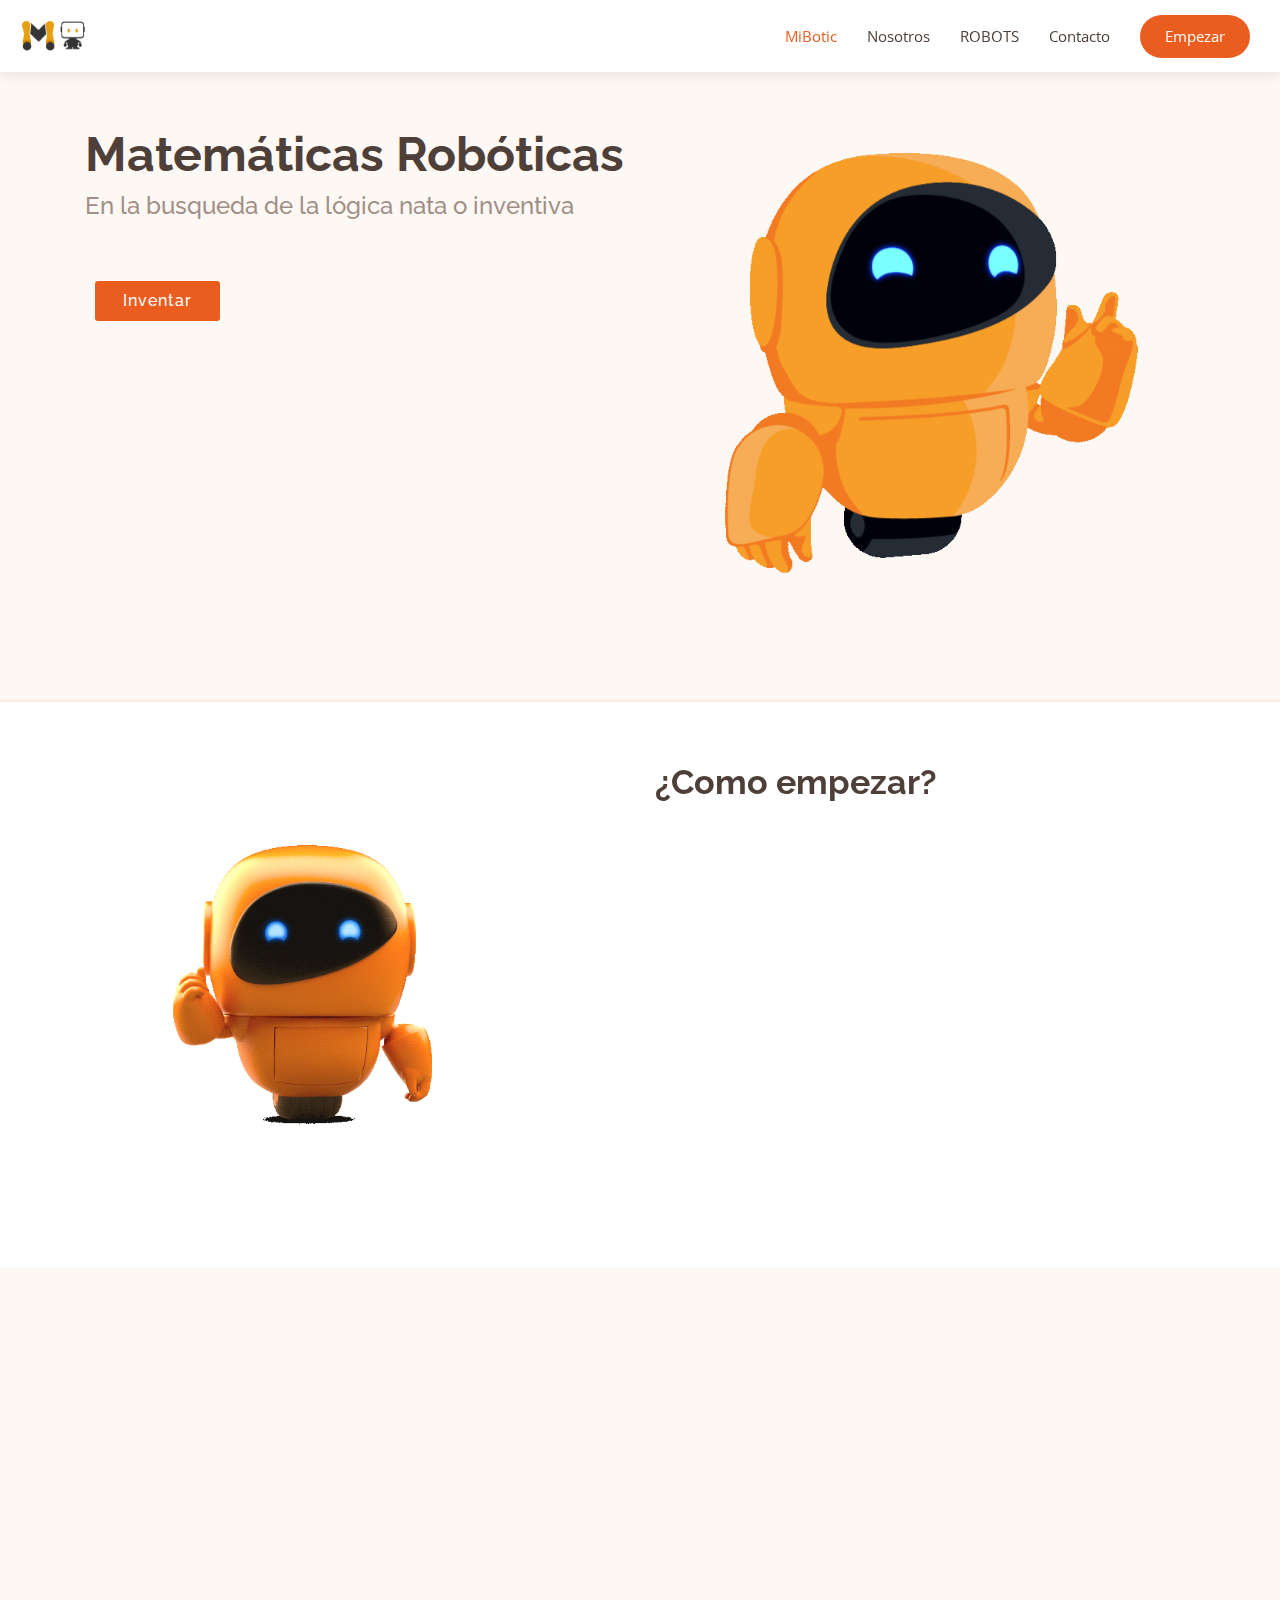
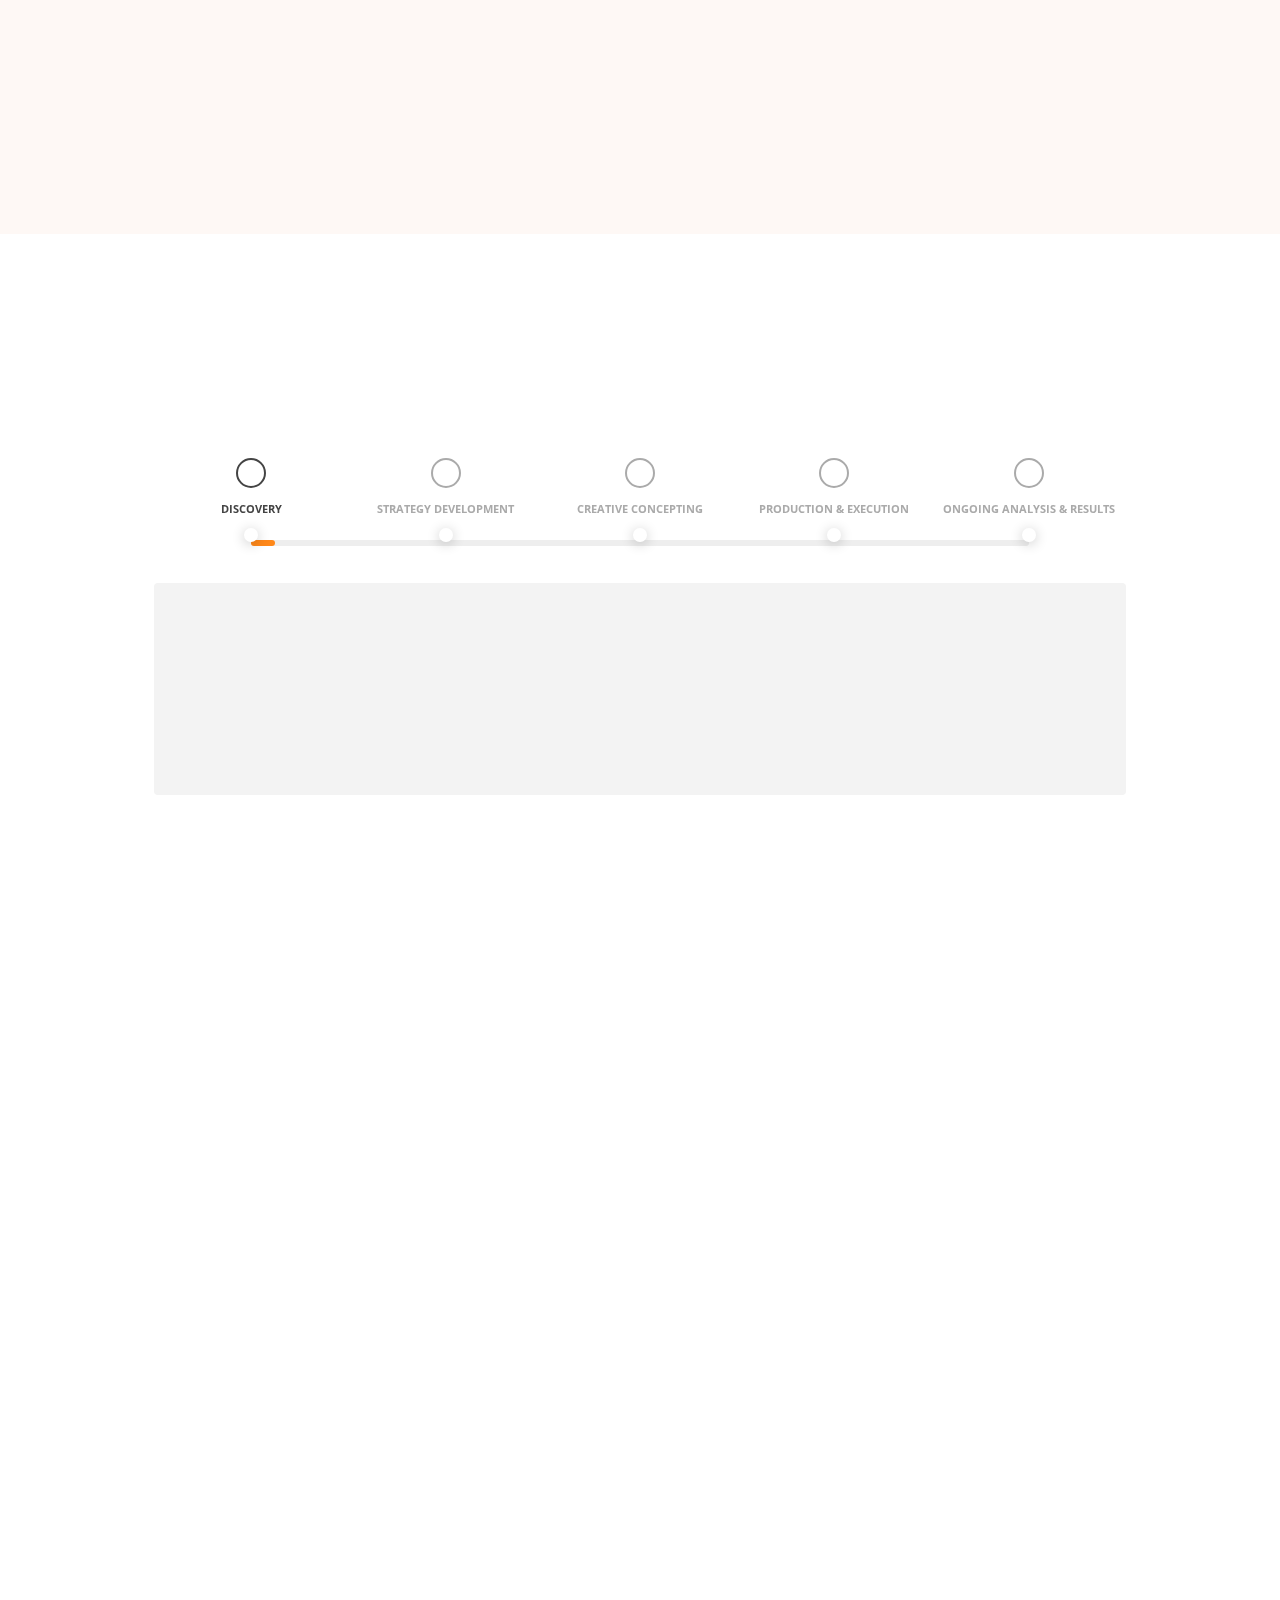
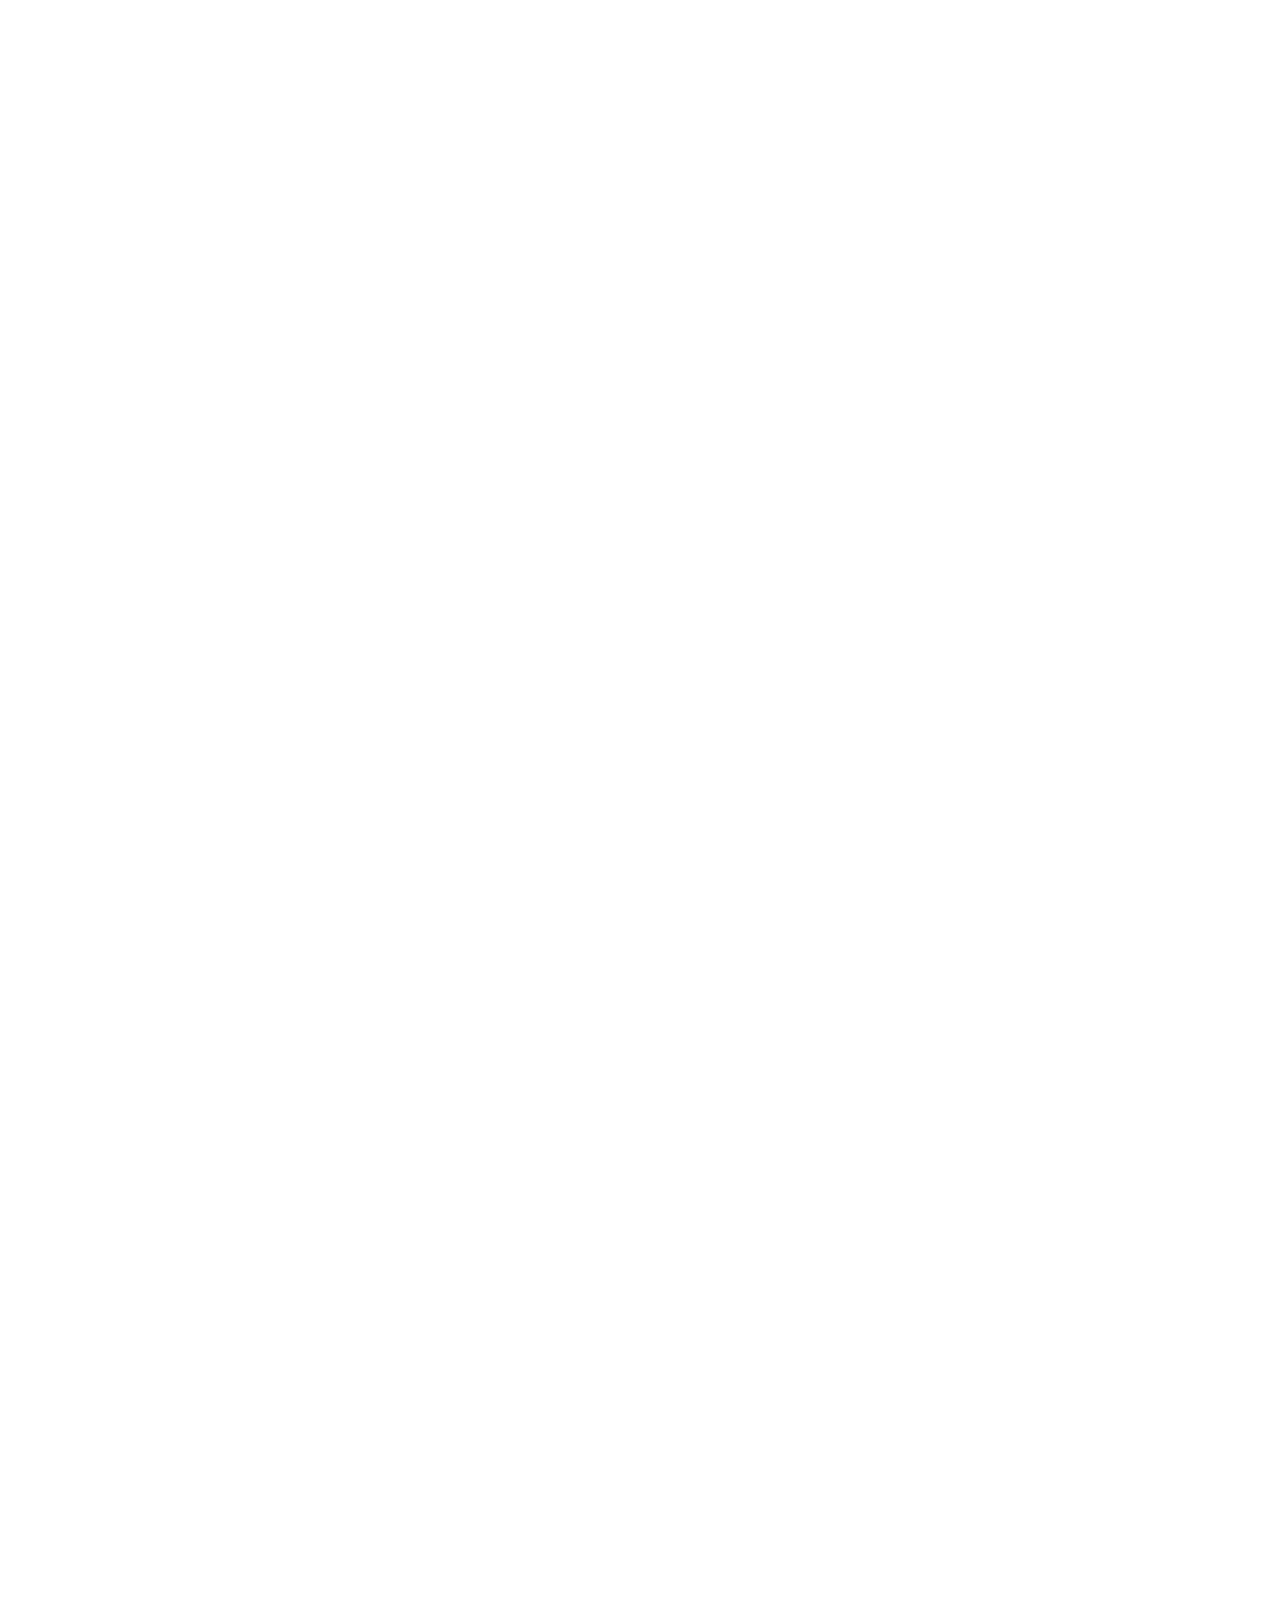
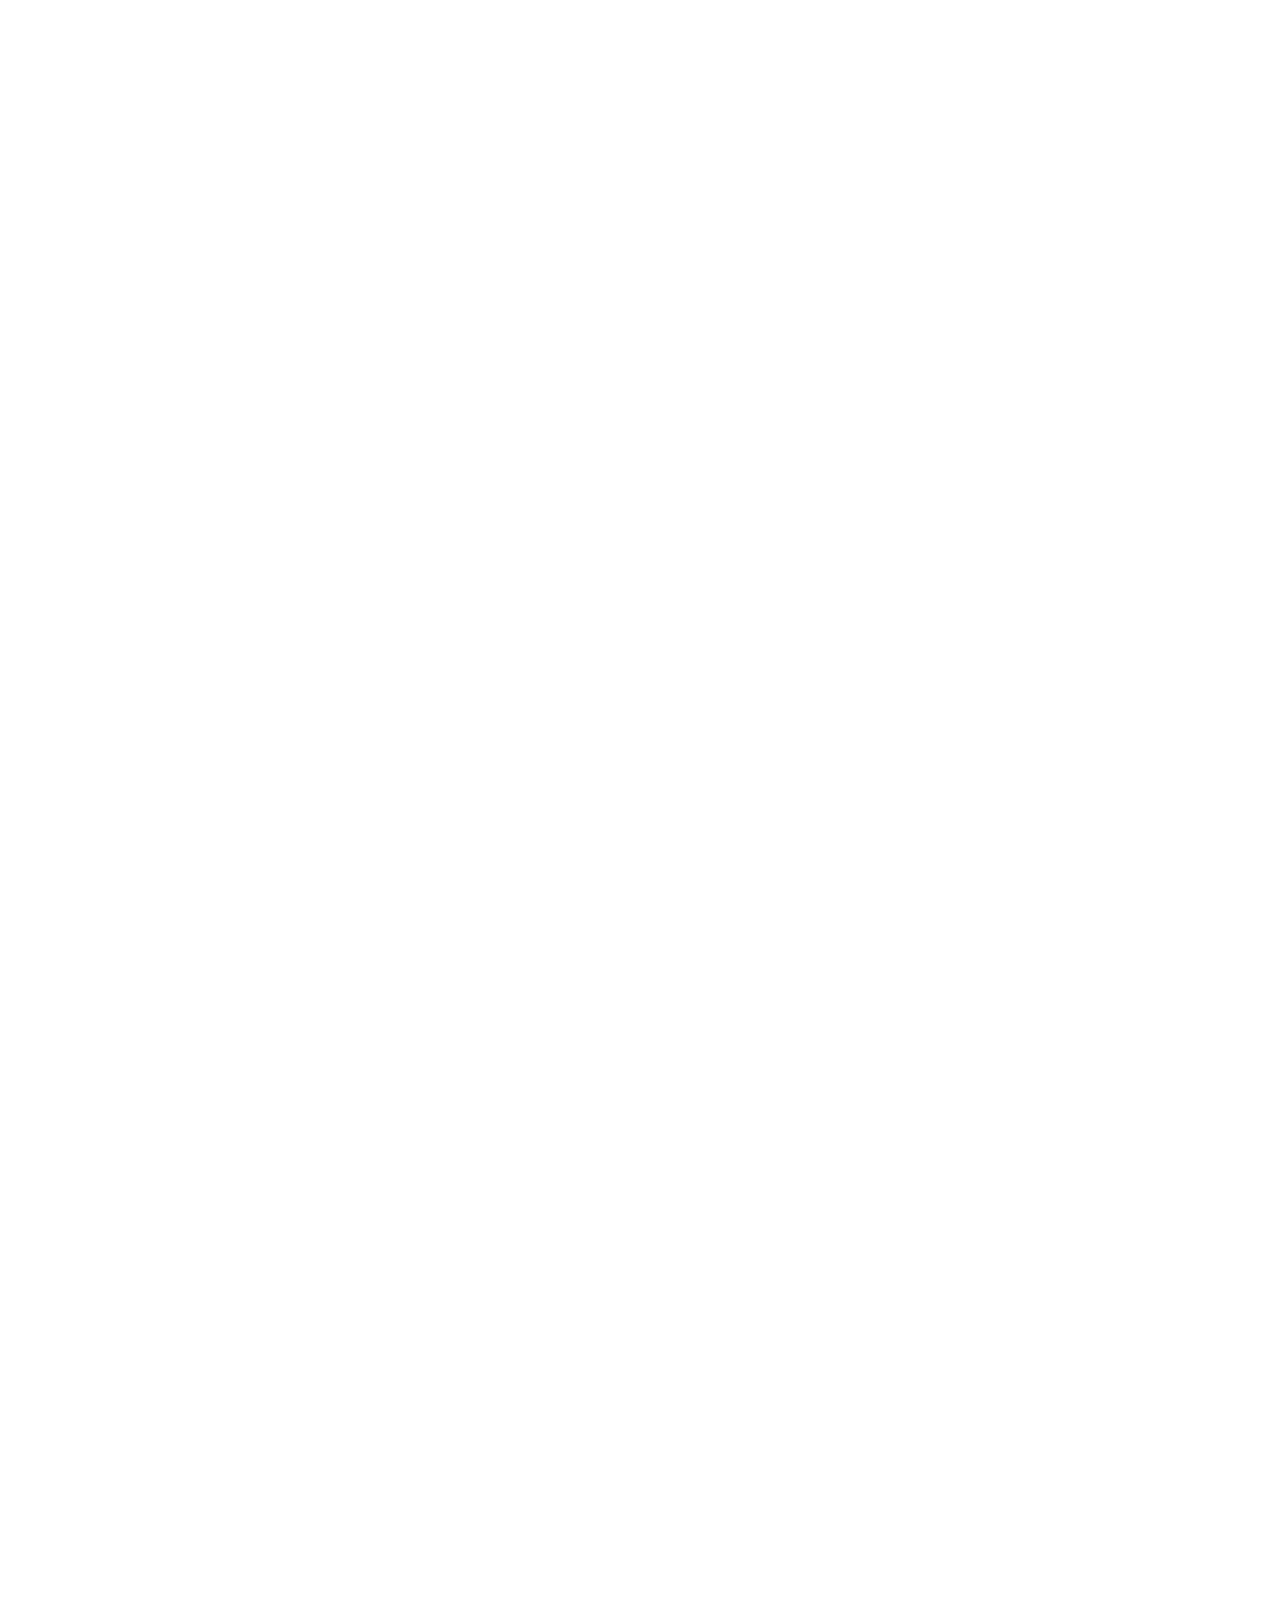
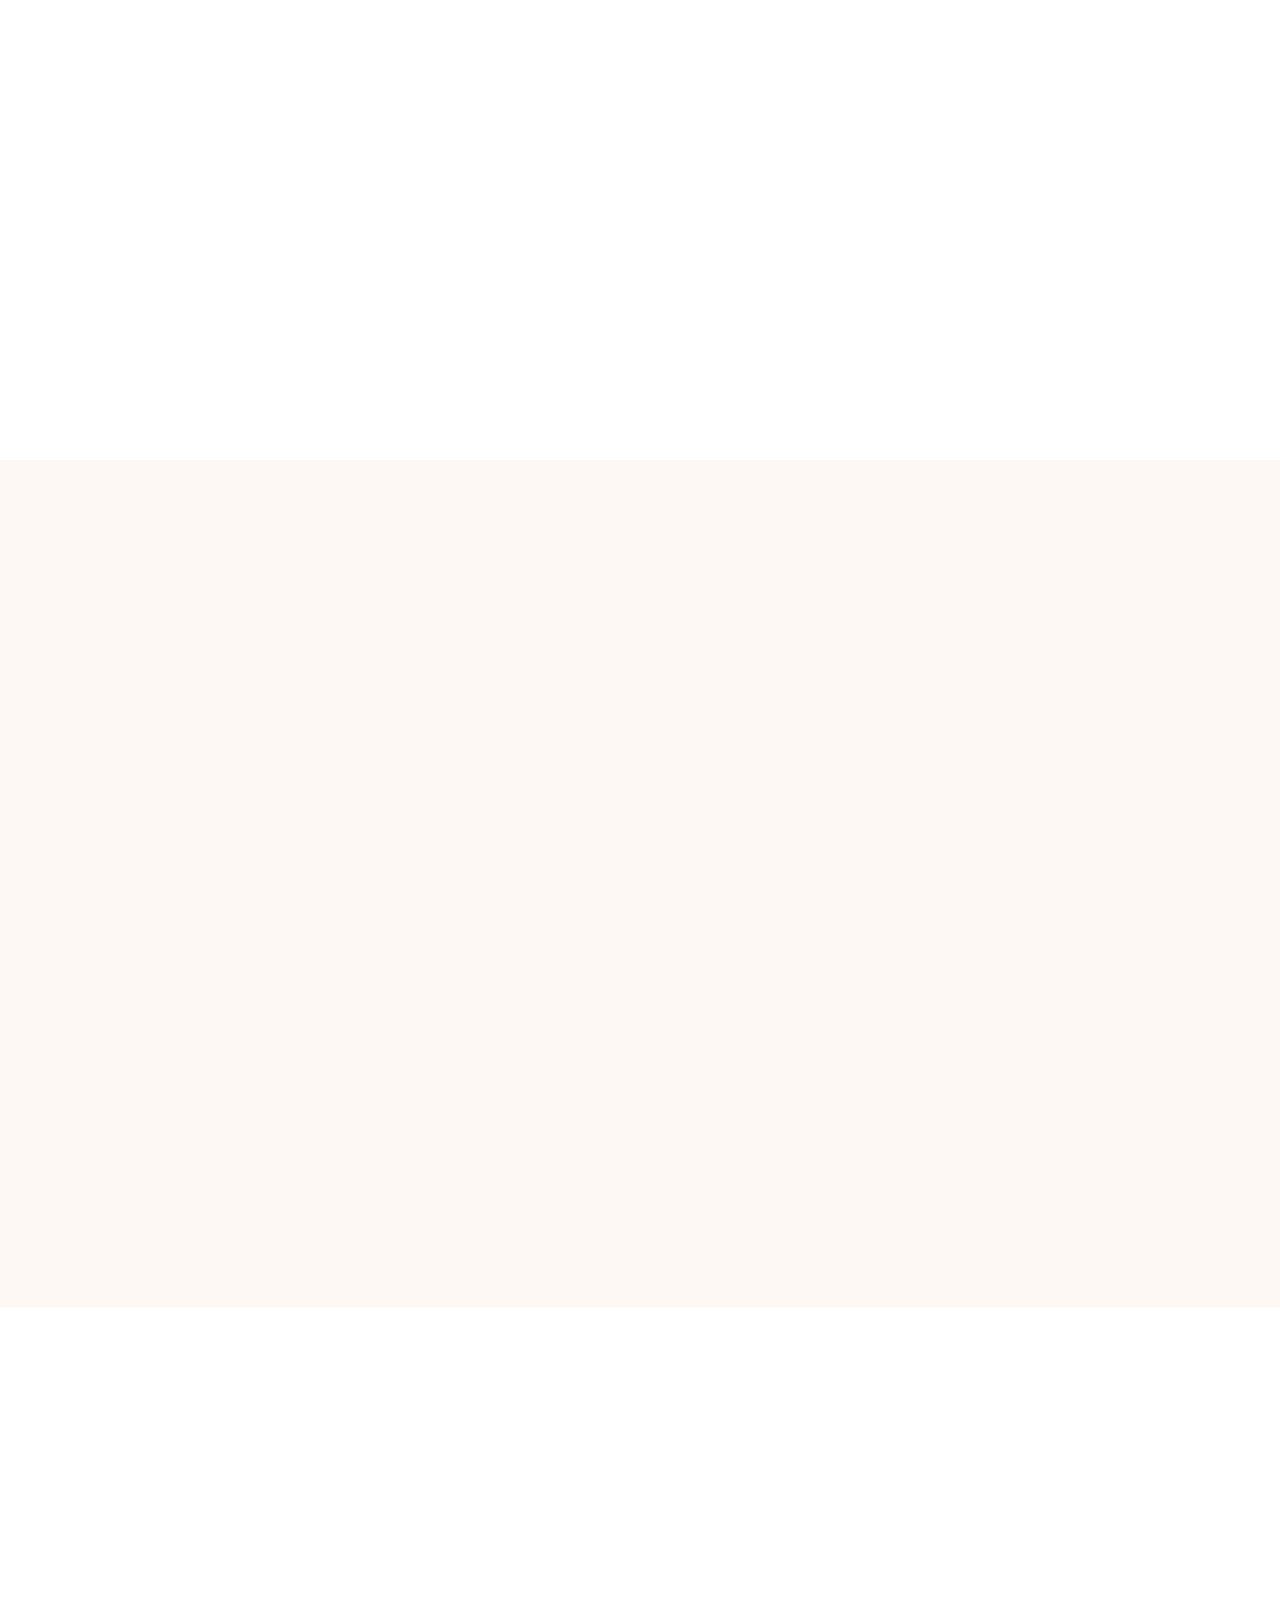
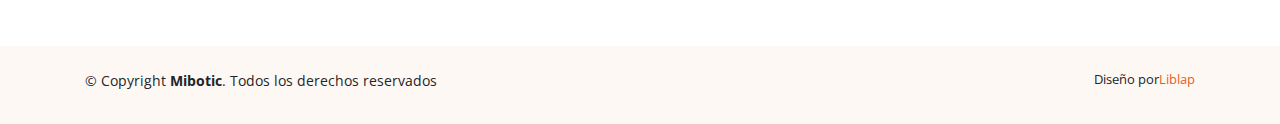
==== commit 6c0e6e8a: "asas" ====
--- a/index.html
+++ b/index.html
@@ -149,7 +149,7 @@
       <div class="container">
 
         <div class="section-title" data-aos="fade-up">
-          <h2>Filosofía</h2>
+          <h2>Características</h2>
           <p></p>
         </div>
 
@@ -158,7 +158,7 @@
             <div class="icon-box">
               <div class="icon"><i class="bx bxl-dribbble"></i></div>
               <h4 class="title"><a href="">Aprende Jugando</a></h4>
-              <p class="description">Aplicamos la metodología STEAM y la combinamos con ingeniería inversa: destrucción y construcción</p>
+              <p class="description">Aplicamos la metodología STEAM y la combinamos con ingeniería inversa: destrucción y construcción.</p>
             </div>
           </div>
 
@@ -166,7 +166,7 @@
             <div class="icon-box">
               <div class="icon"><i class="bx bx-file"></i></div>
               <h4 class="title"><a href="">Informes de Alumnos</a></h4>
-              <p class="description">Mejoramos nuestras formas de calificar usando Big Data, mantenemos el contacto con el alúmno aún cuando ya no recibe cursos  </p>
+              <p class="description">Mejoramos nuestras formas de calificar usando Big Data, mantenemos el contacto con el alúmno aún cuando ya no recibe cursos.</p>
             </div>
           </div>
 
@@ -174,7 +174,7 @@
             <div class="icon-box">
               <div class="icon"><i class="bx bx-tachometer"></i></div>
               <h4 class="title"><a href="">Altamente Efectivo</a></h4>
-              <p class="description">Todo lo que hacemos tiene un fin práctico, elaboramos proyectos con los alumnos más avanzados y contemplamos los proyectos terminados a competencias</p>
+              <p class="description">Todo lo que hacemos tiene un fin práctico, elaboramos proyectos con los alumnos más avanzados y contemplados para competencia.</p>
             </div>
           </div>
 
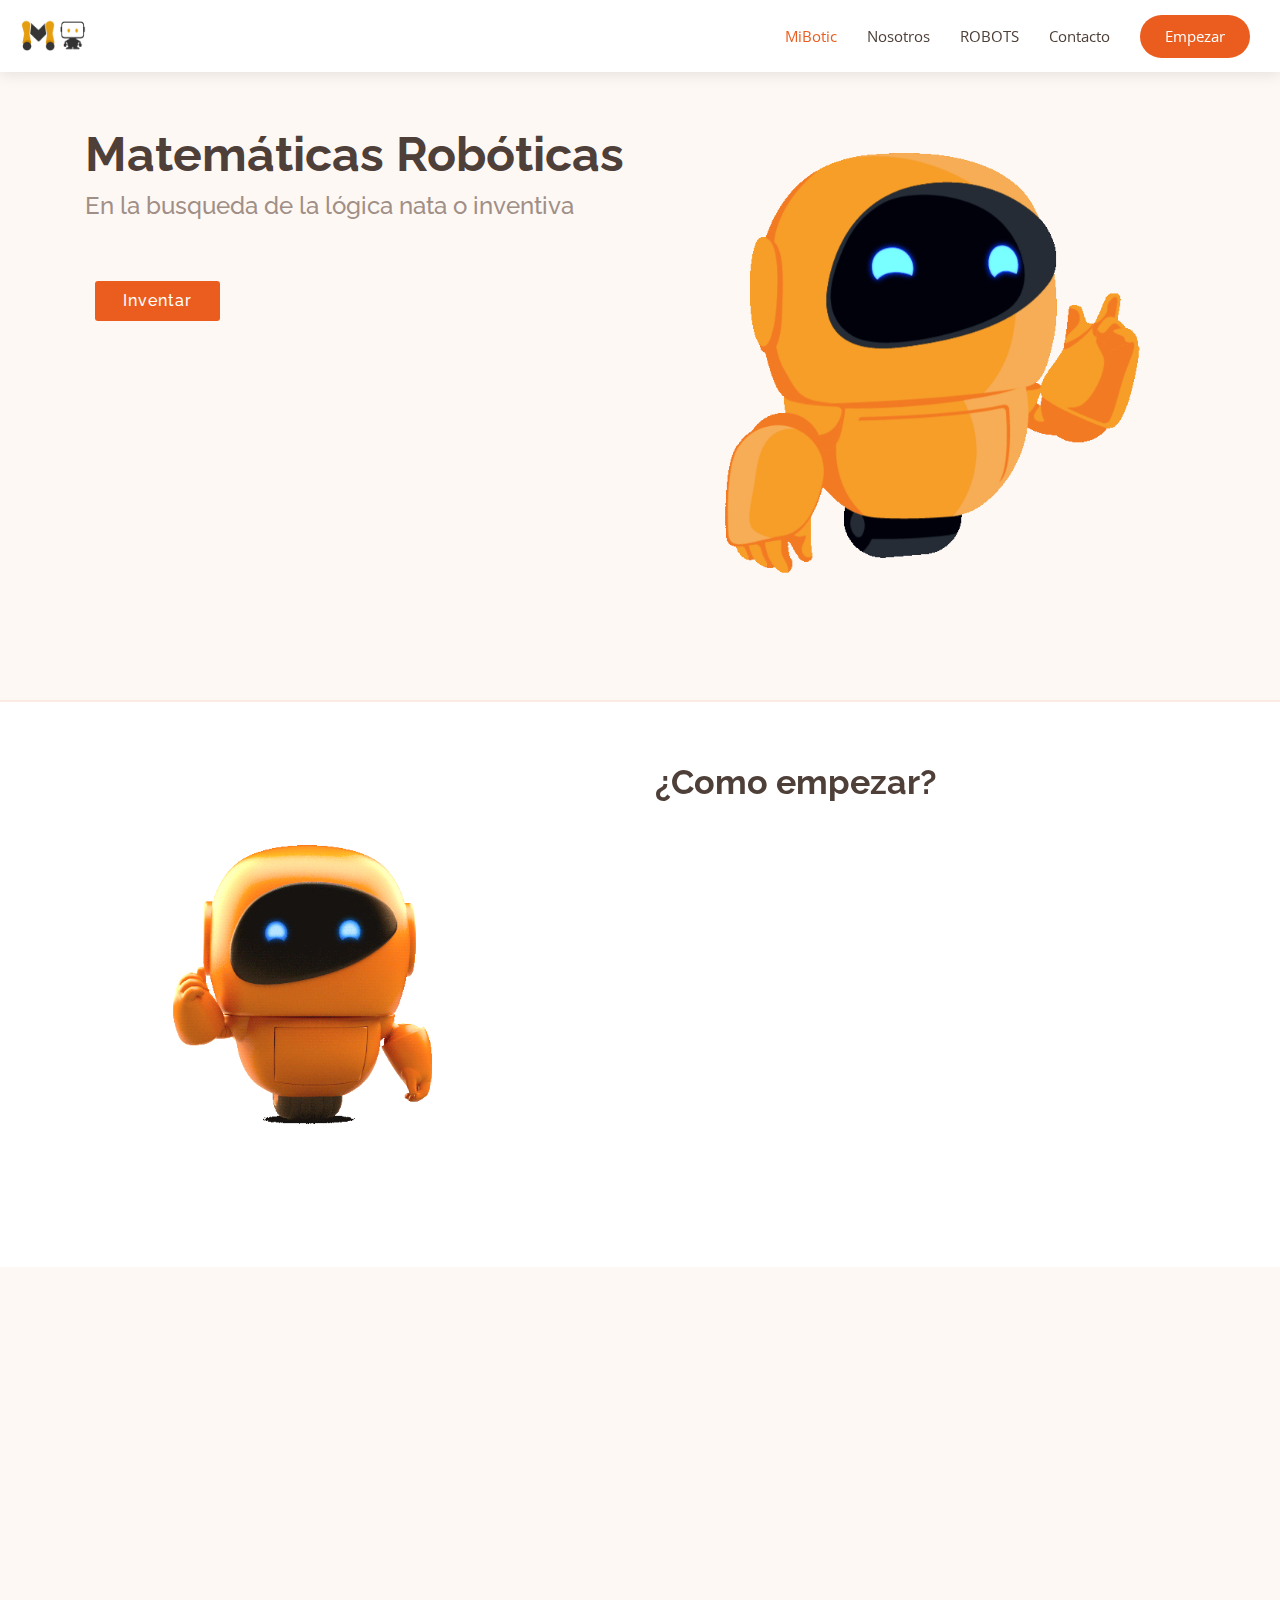
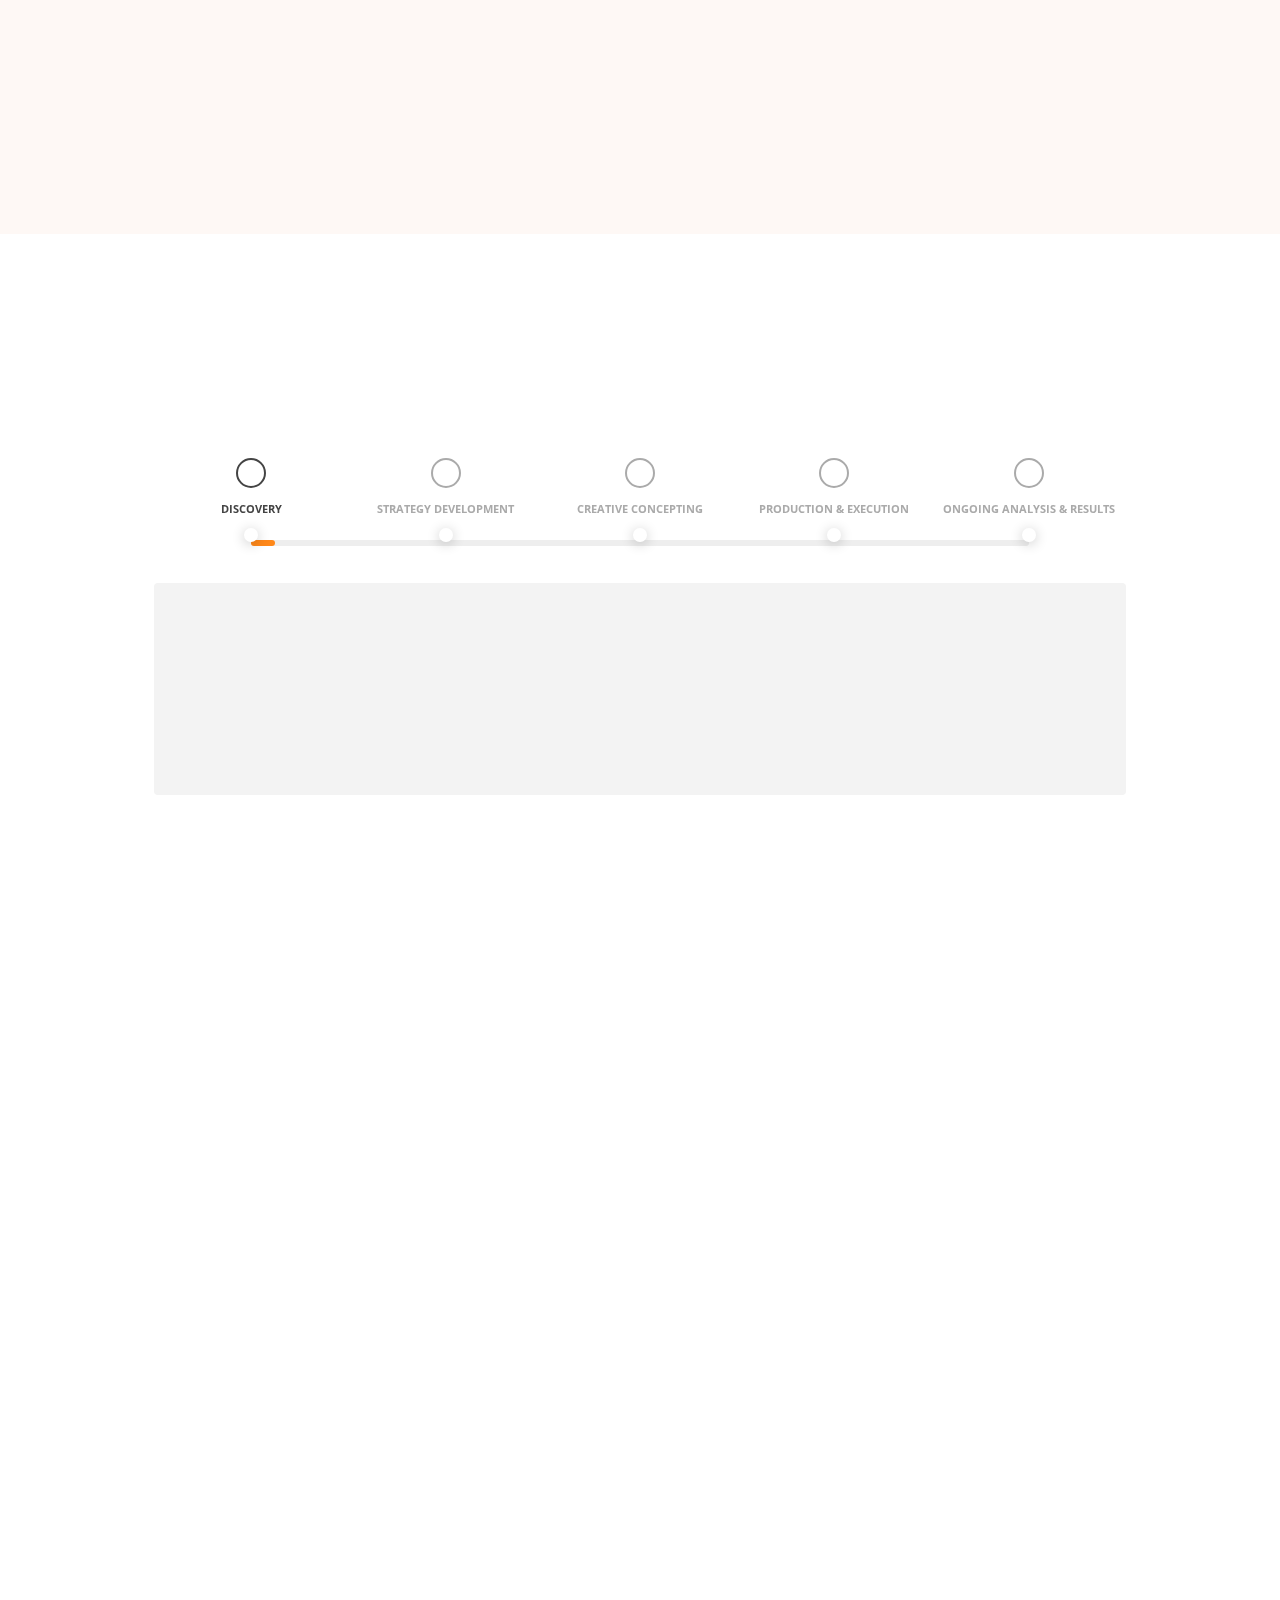
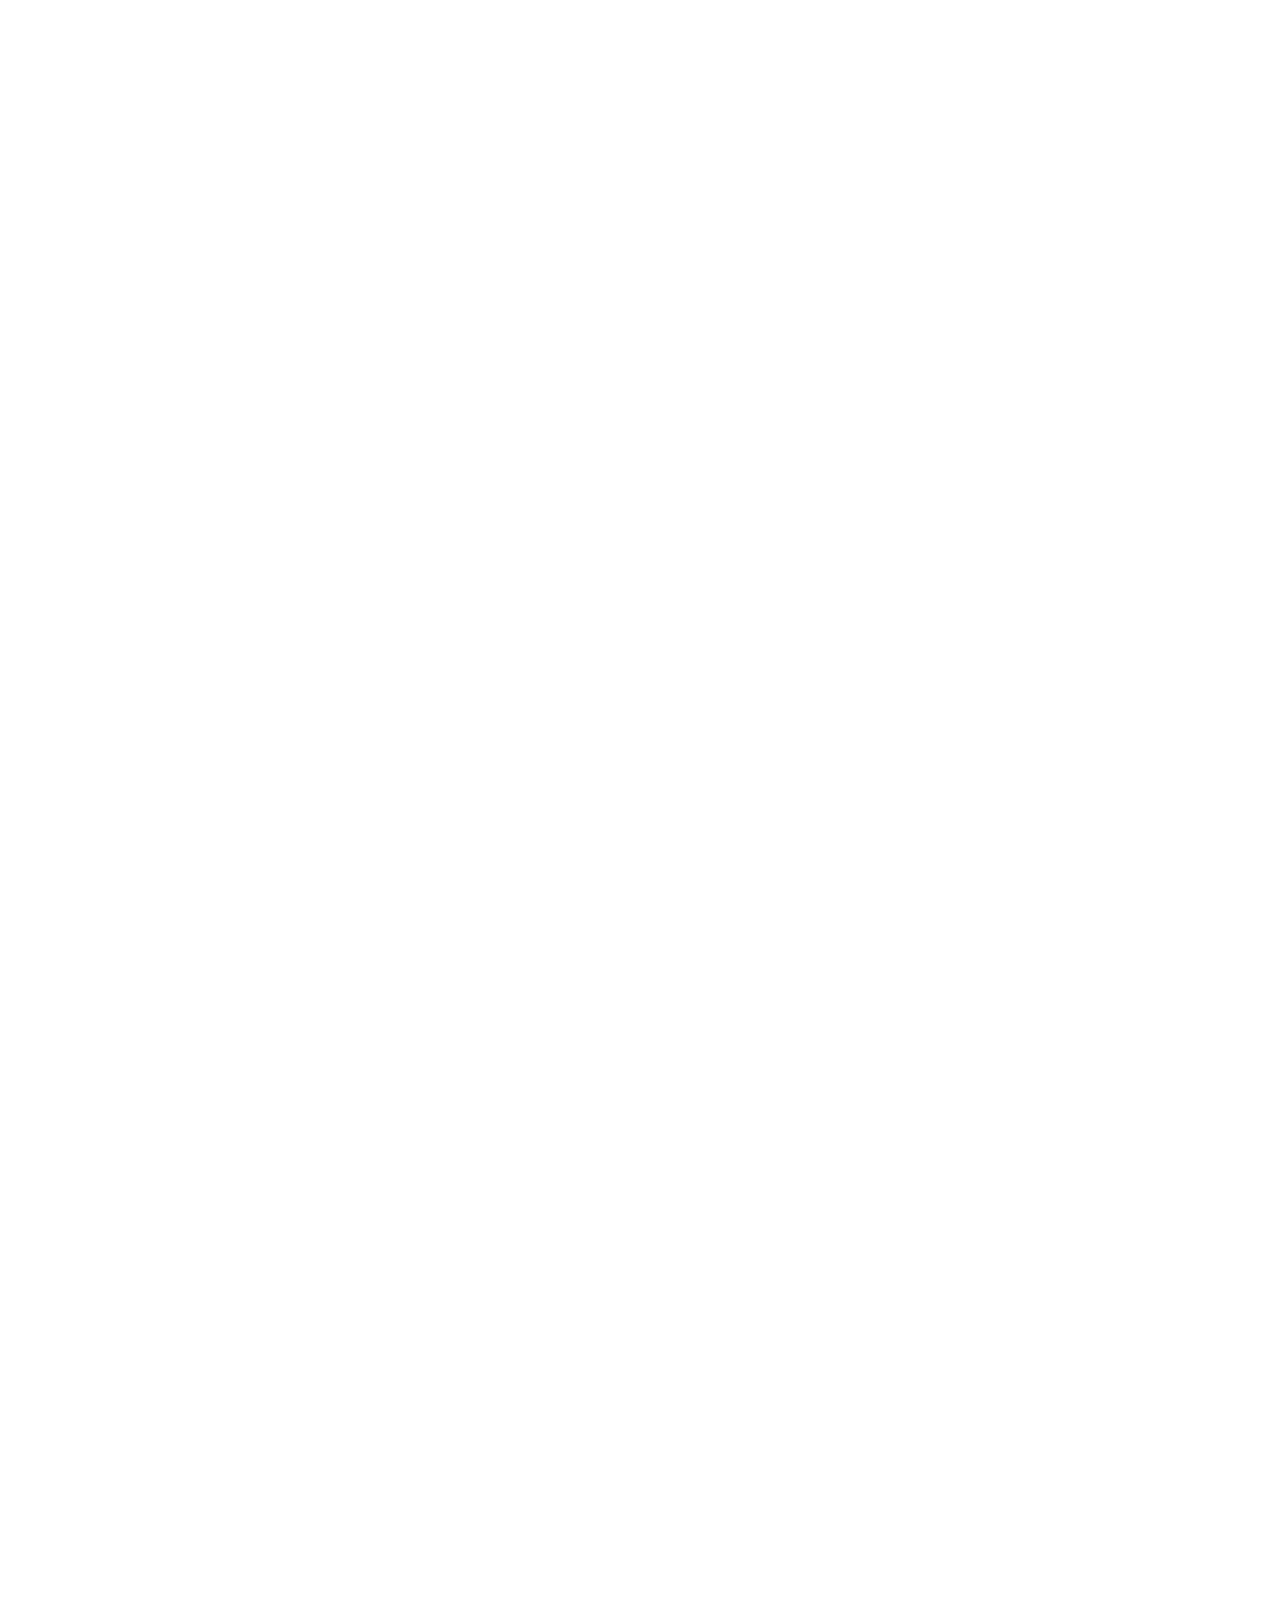
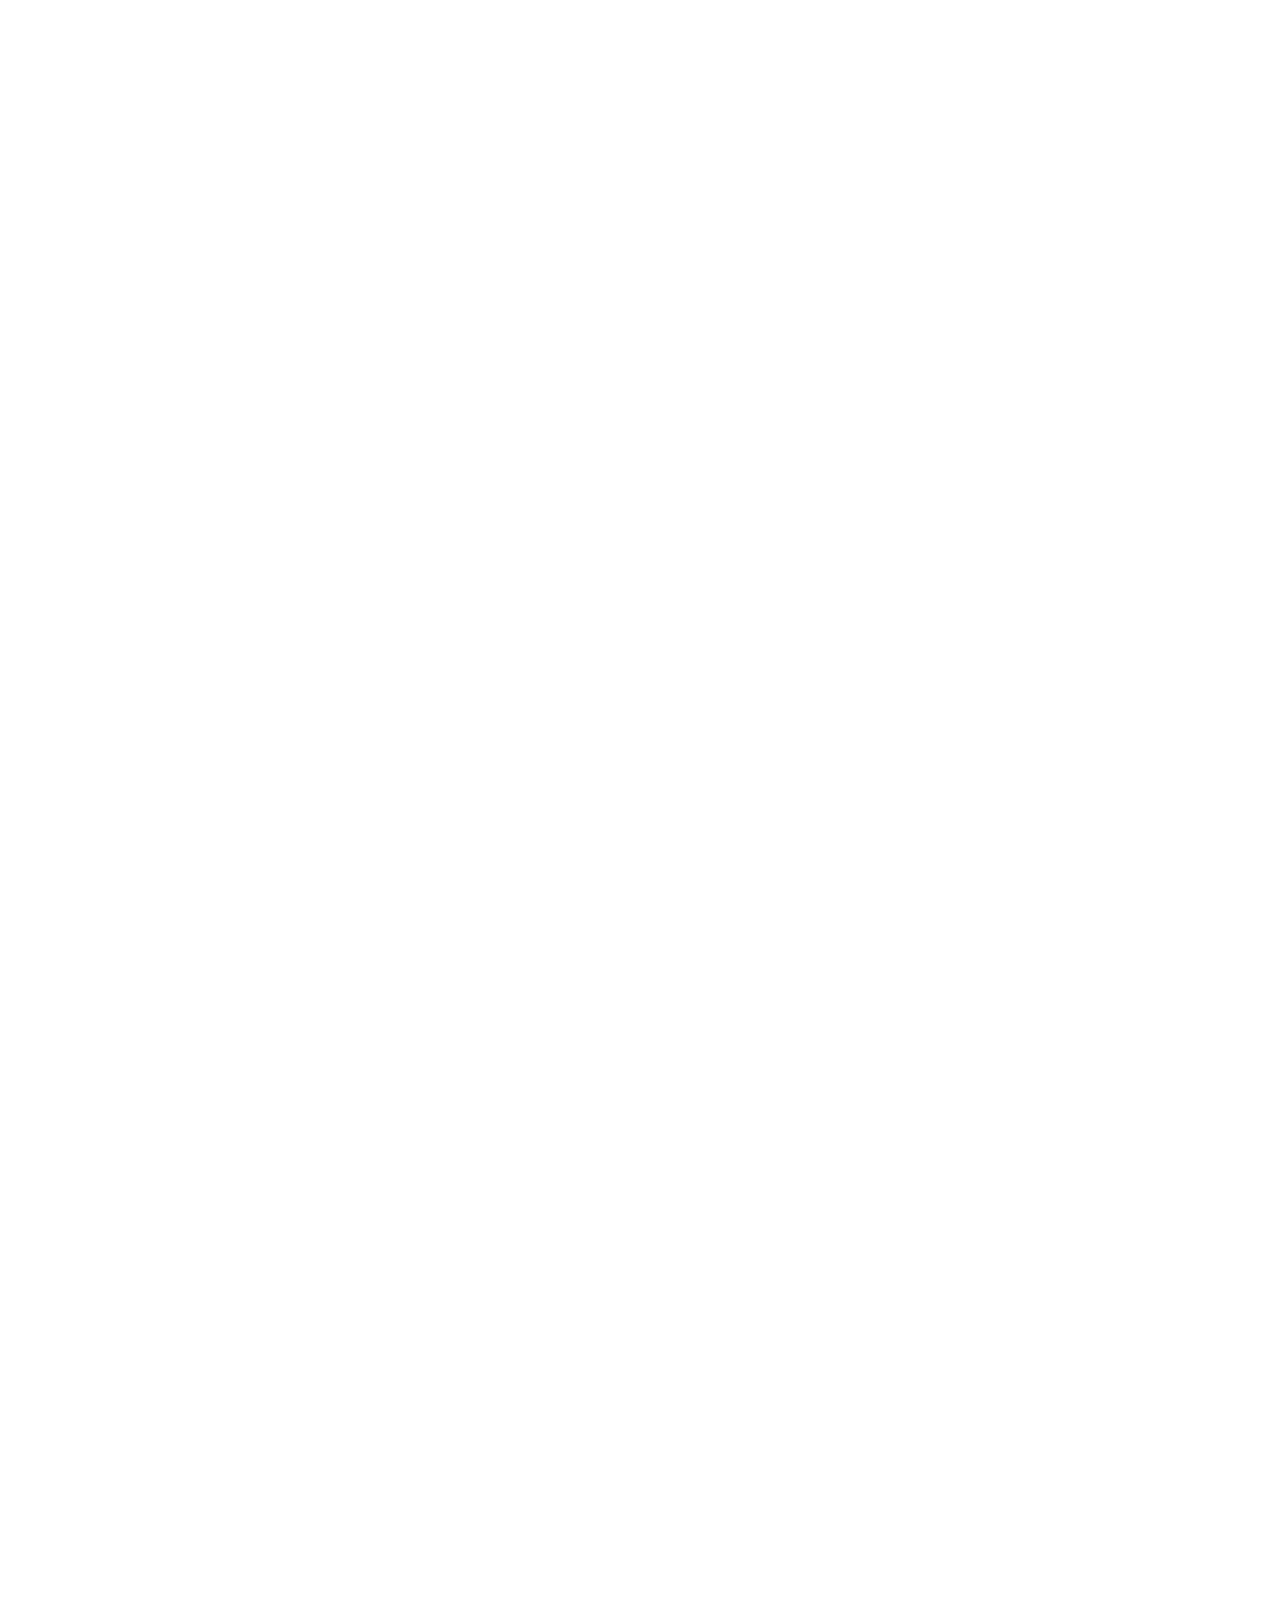
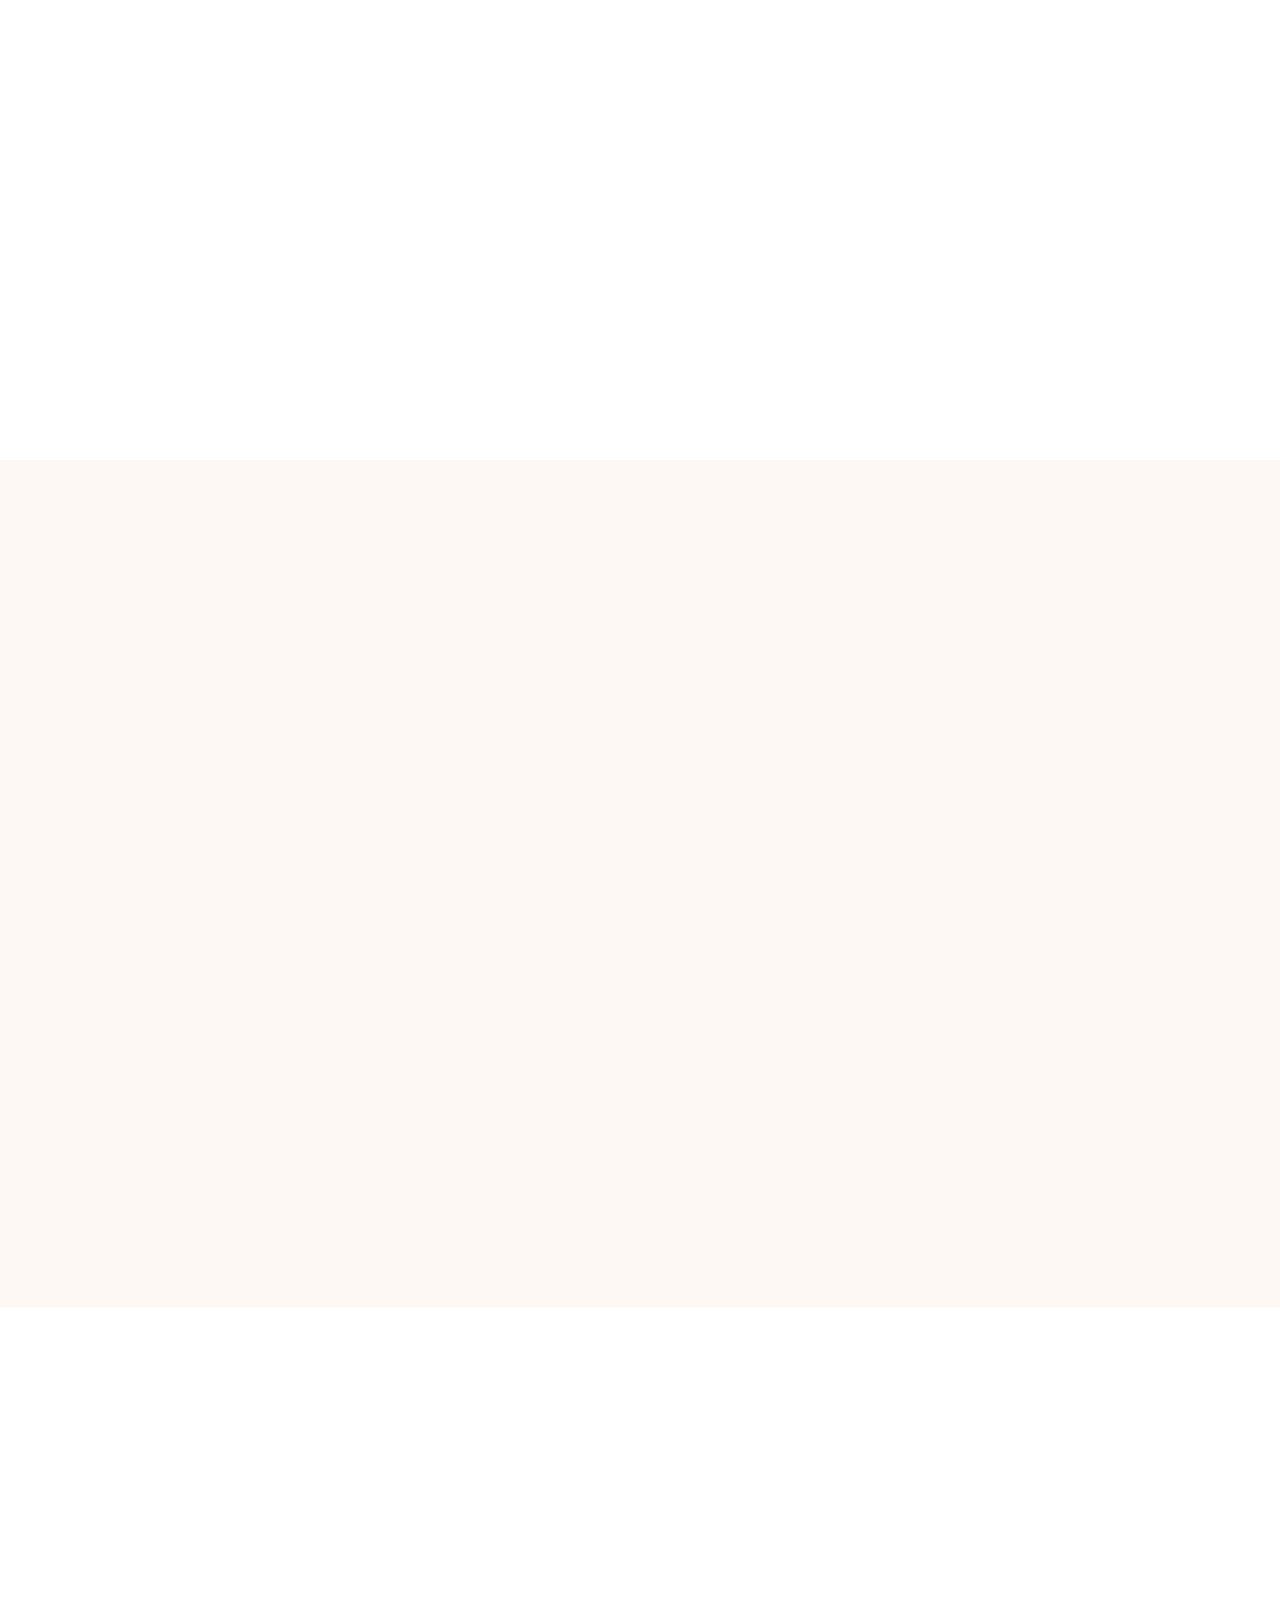
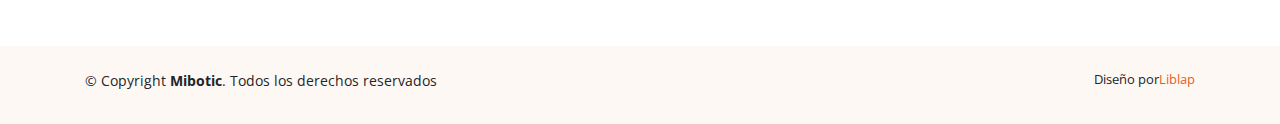
==== commit 0d1fc5f5: "as" ====
--- a/index.html
+++ b/index.html
@@ -158,7 +158,7 @@
             <div class="icon-box">
               <div class="icon"><i class="bx bxl-dribbble"></i></div>
               <h4 class="title"><a href="">Aprende Jugando</a></h4>
-              <p class="description">Aplicamos la metodología STEAM y la combinamos con ingeniería inversa: destrucción y construcción.</p>
+              <p class="description">Aplicamos la metodología STEAM y la combinamos con ingeniería inversa: destrucción para una mejor construcción.</p>
             </div>
           </div>
 
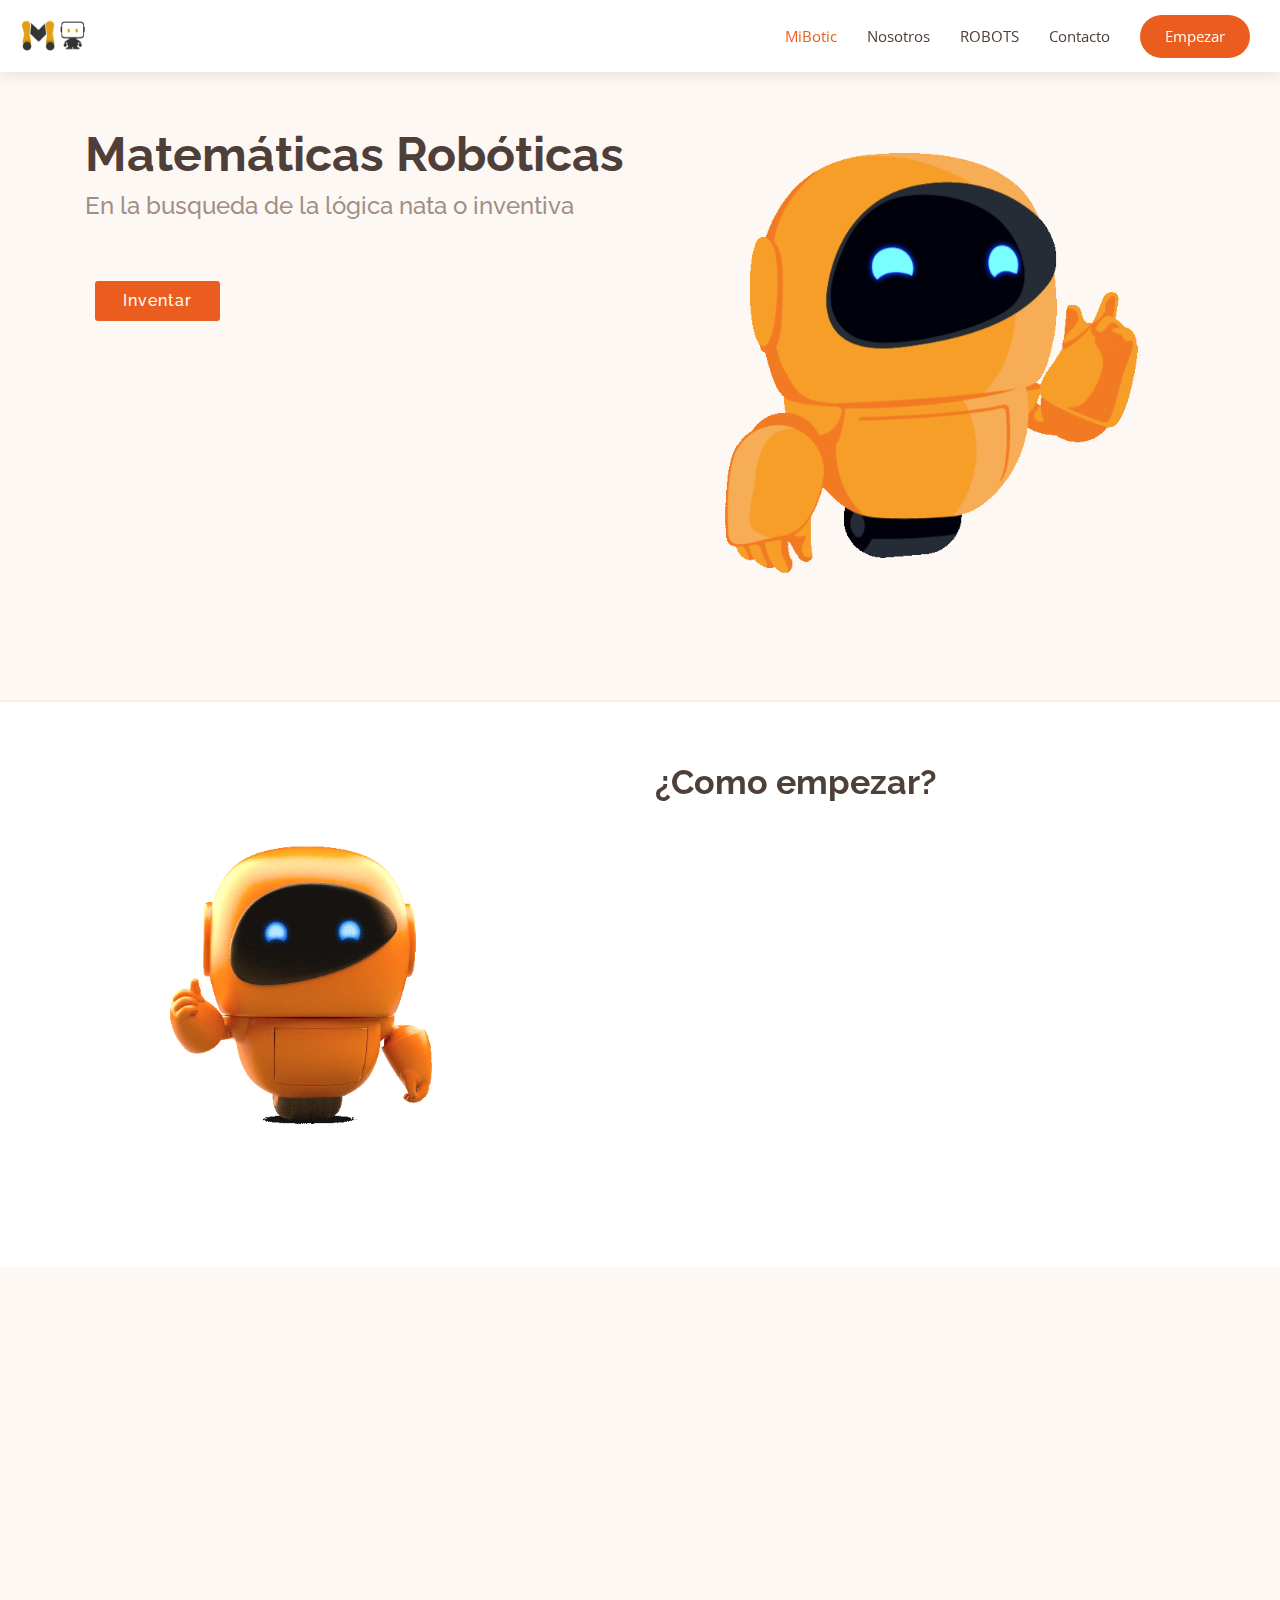
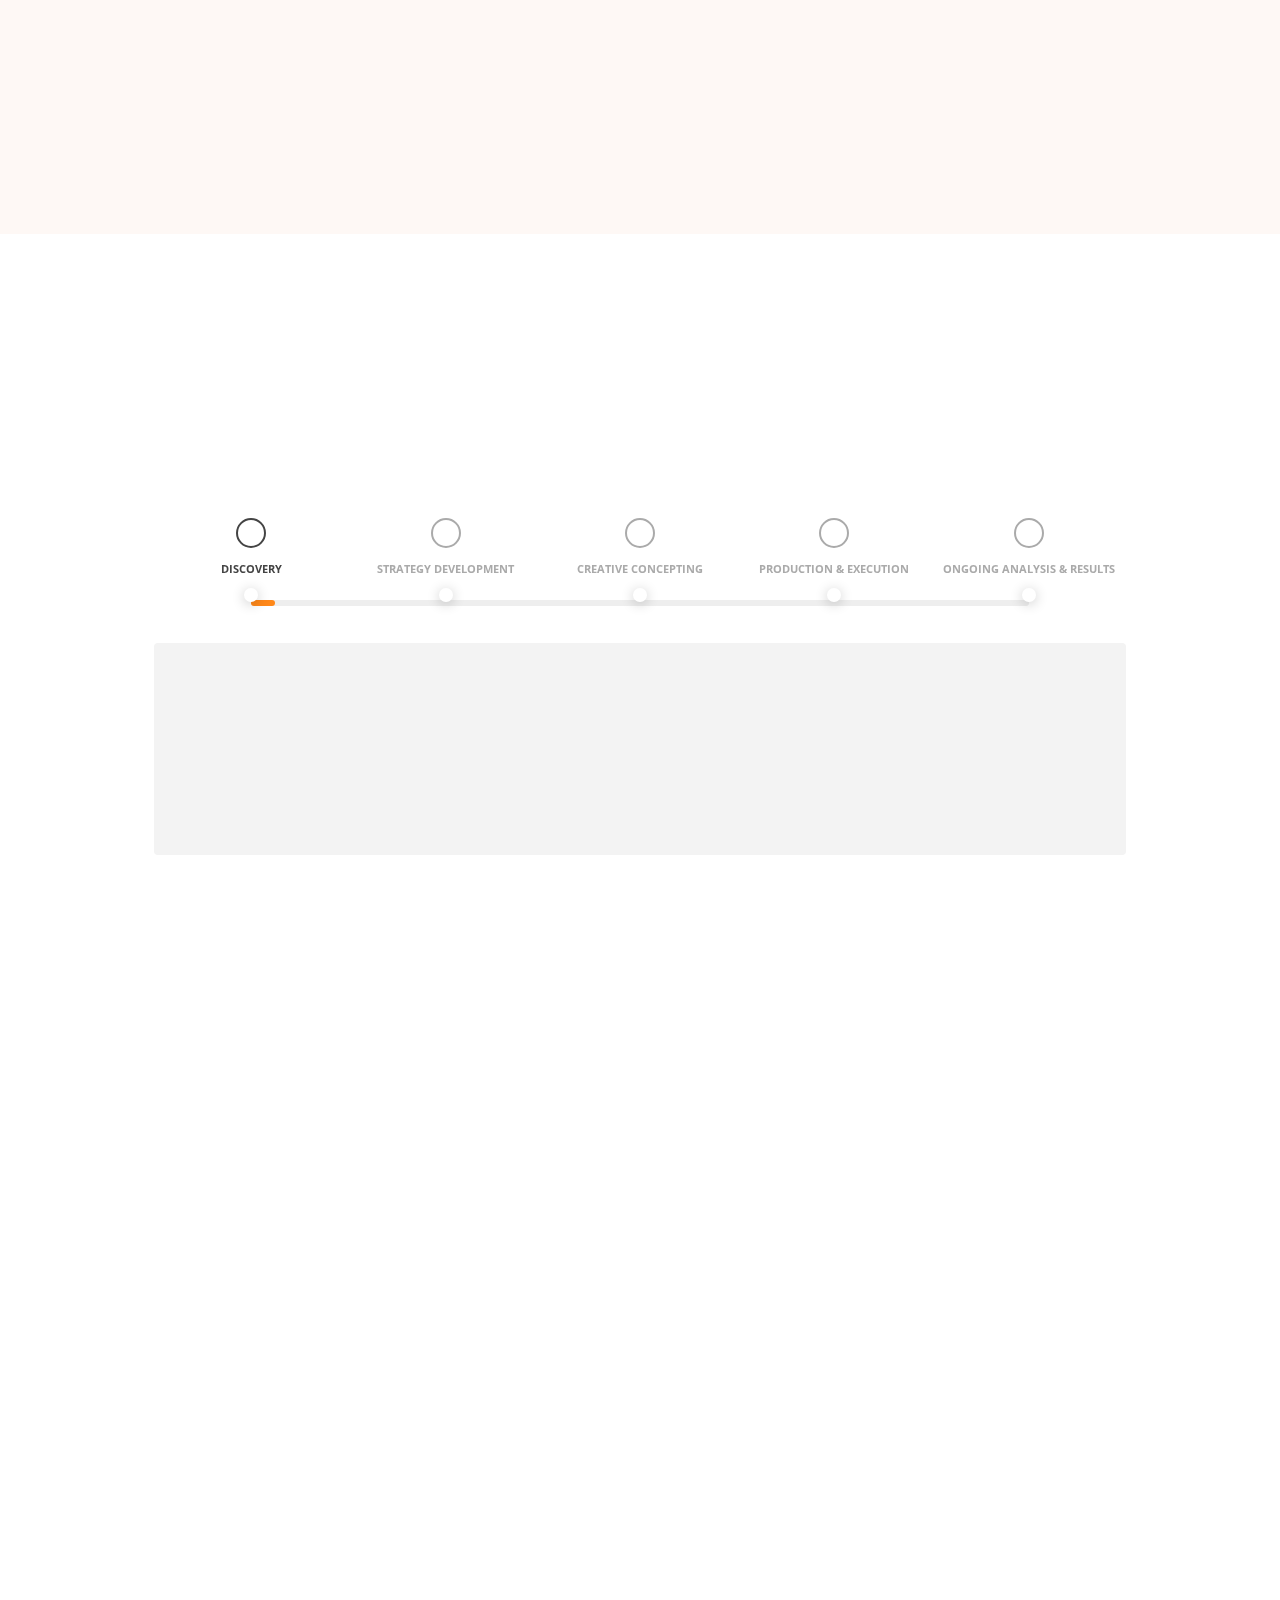
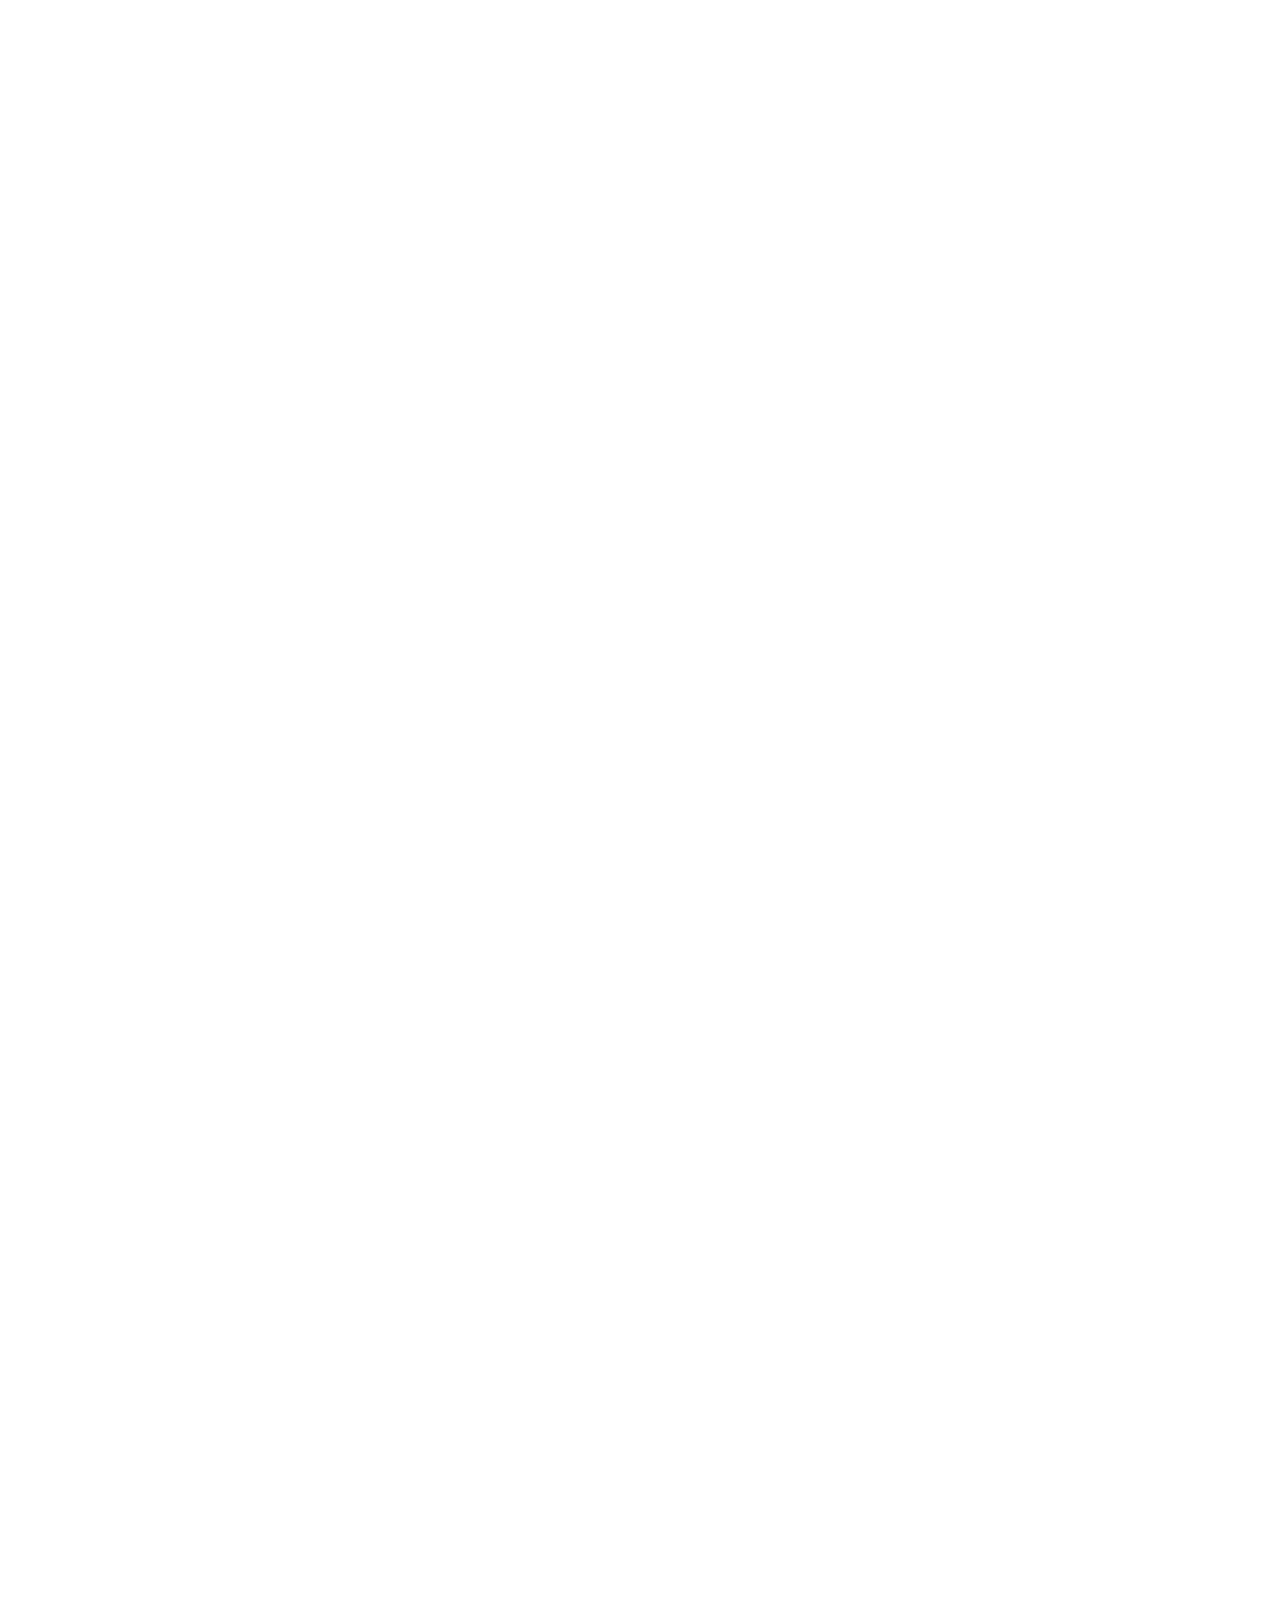
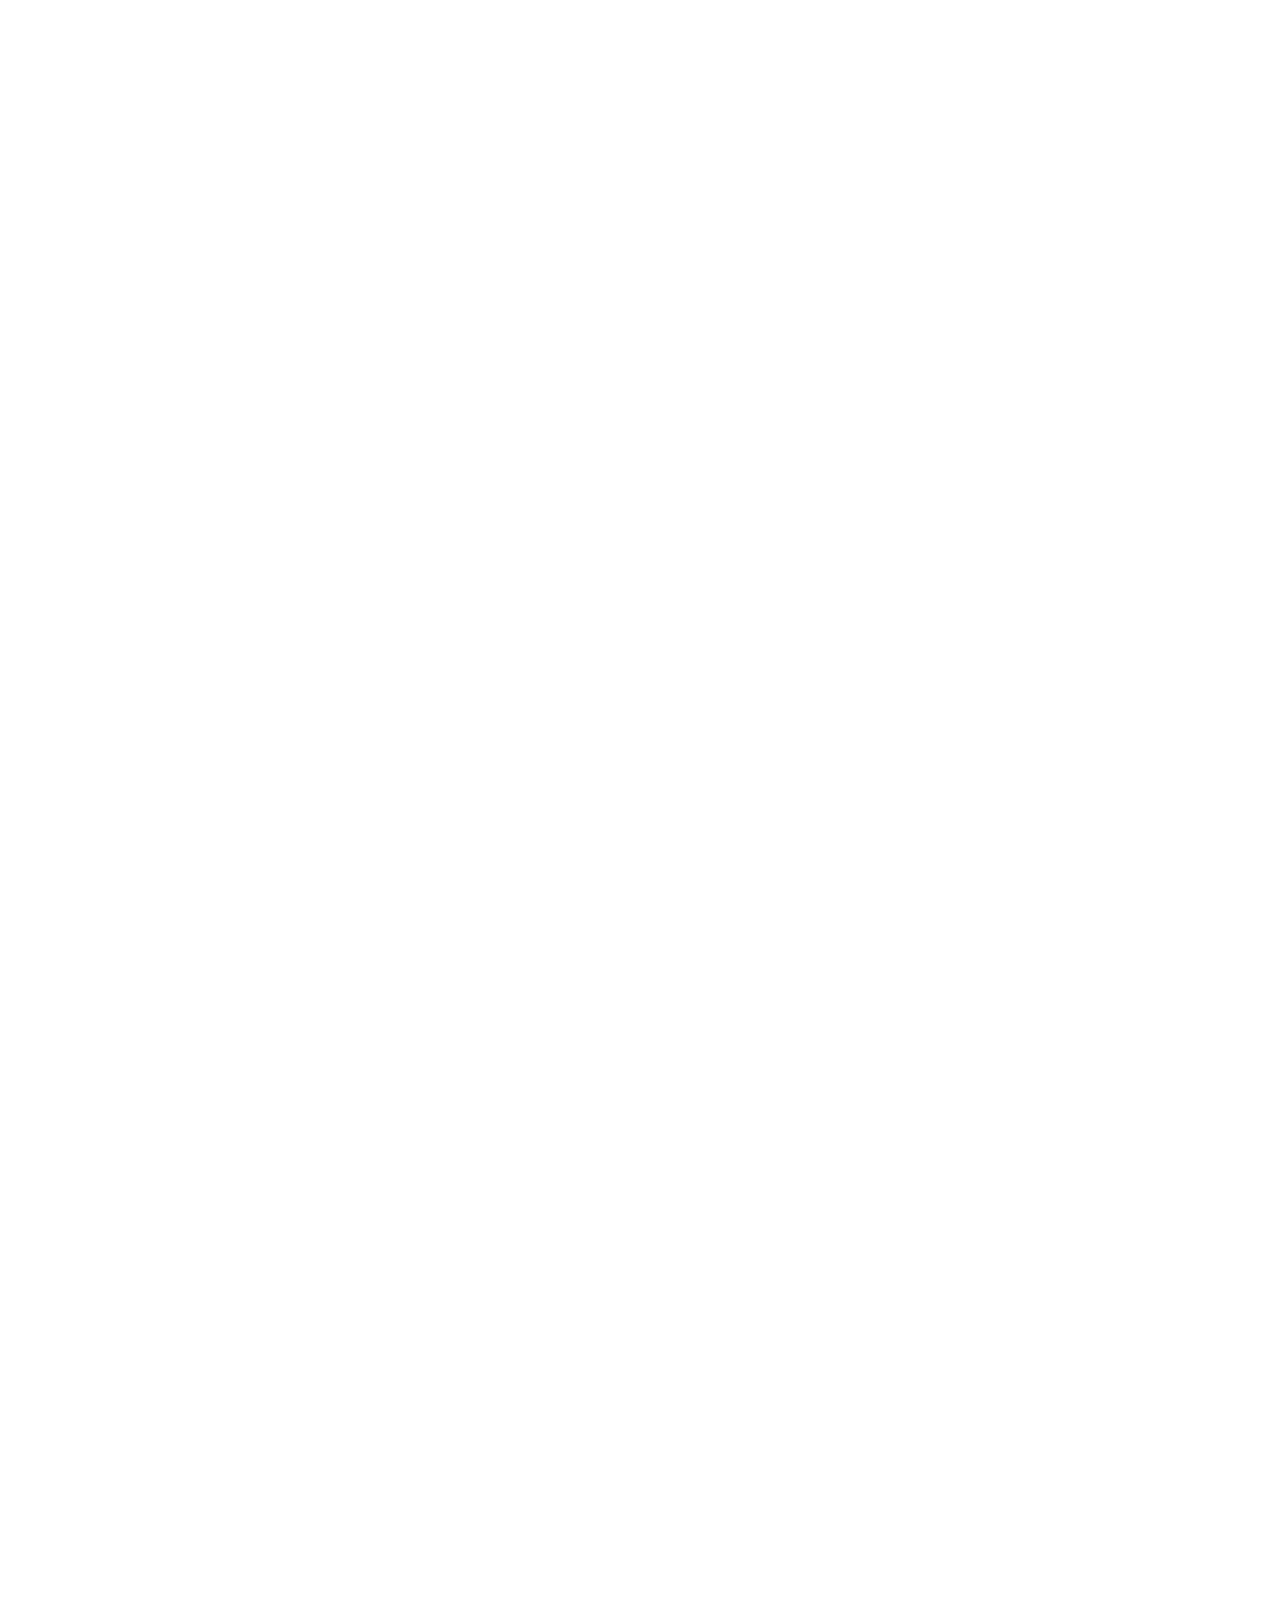
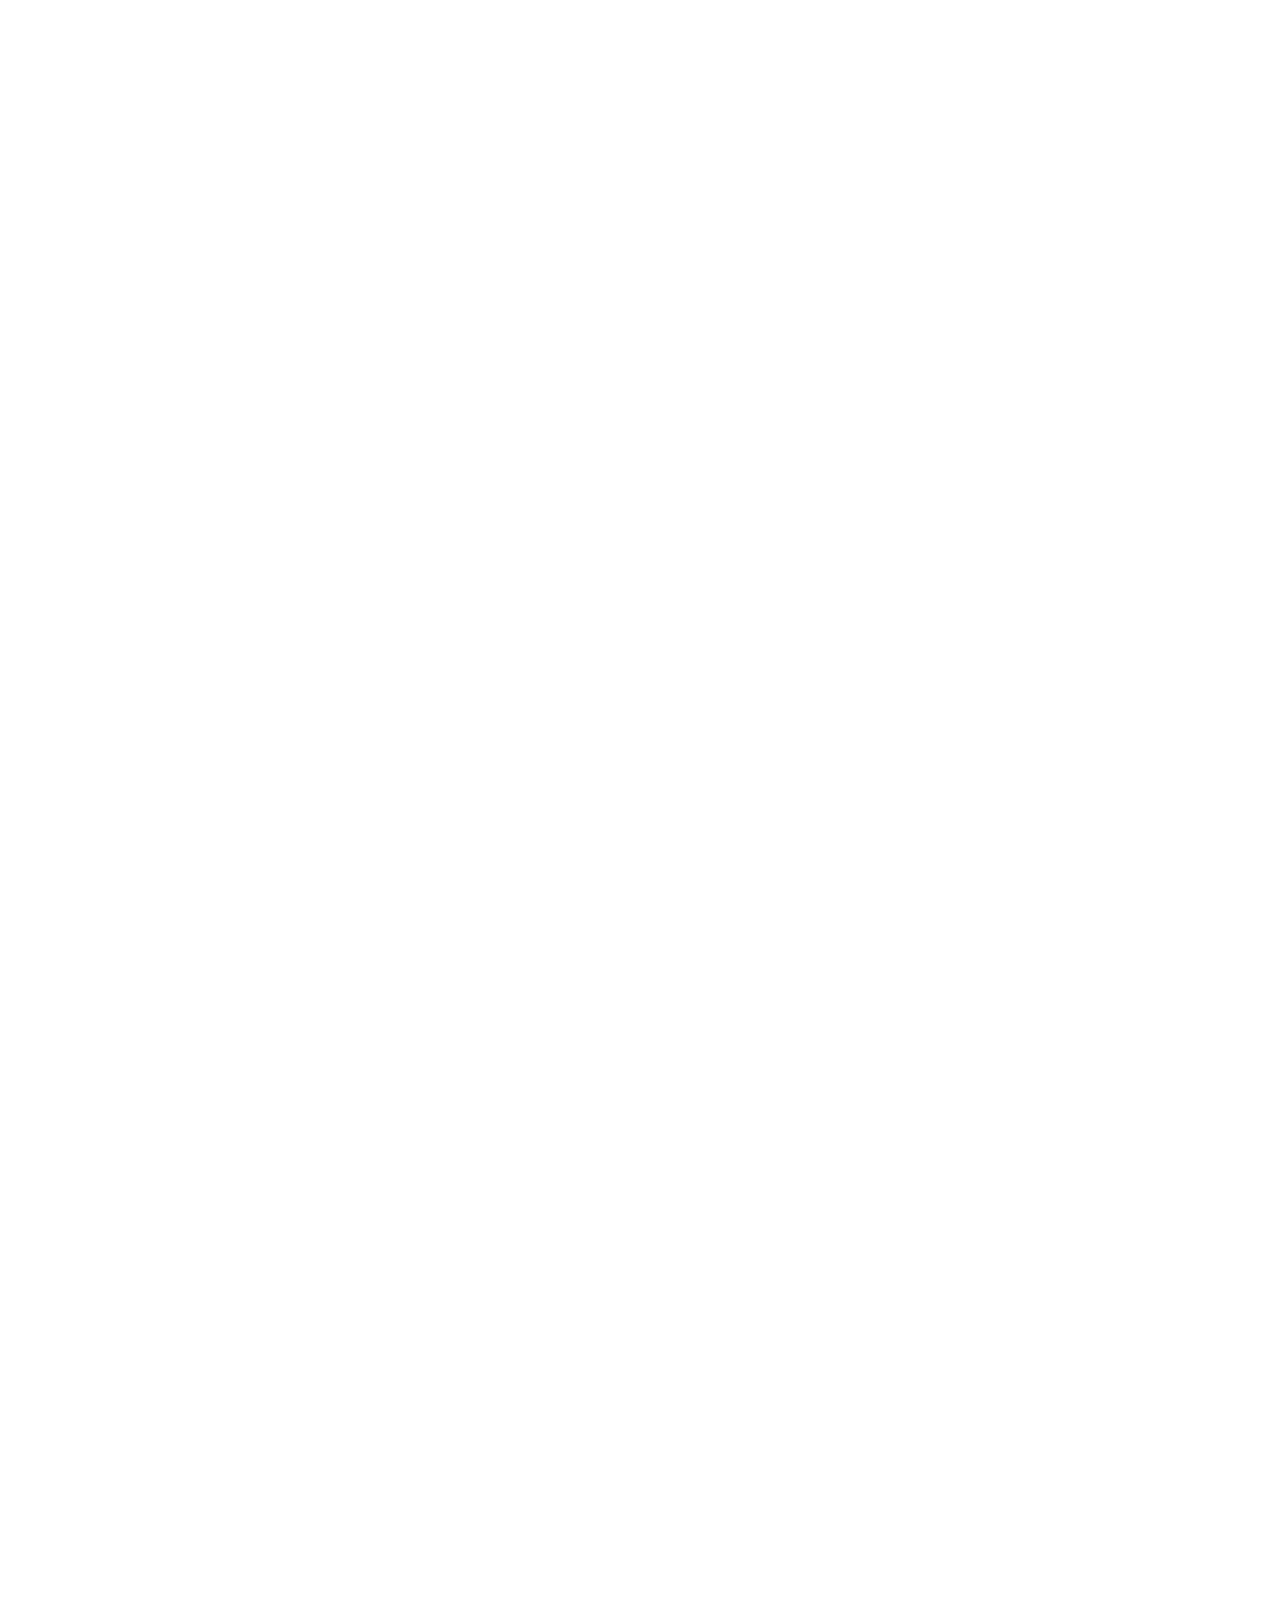
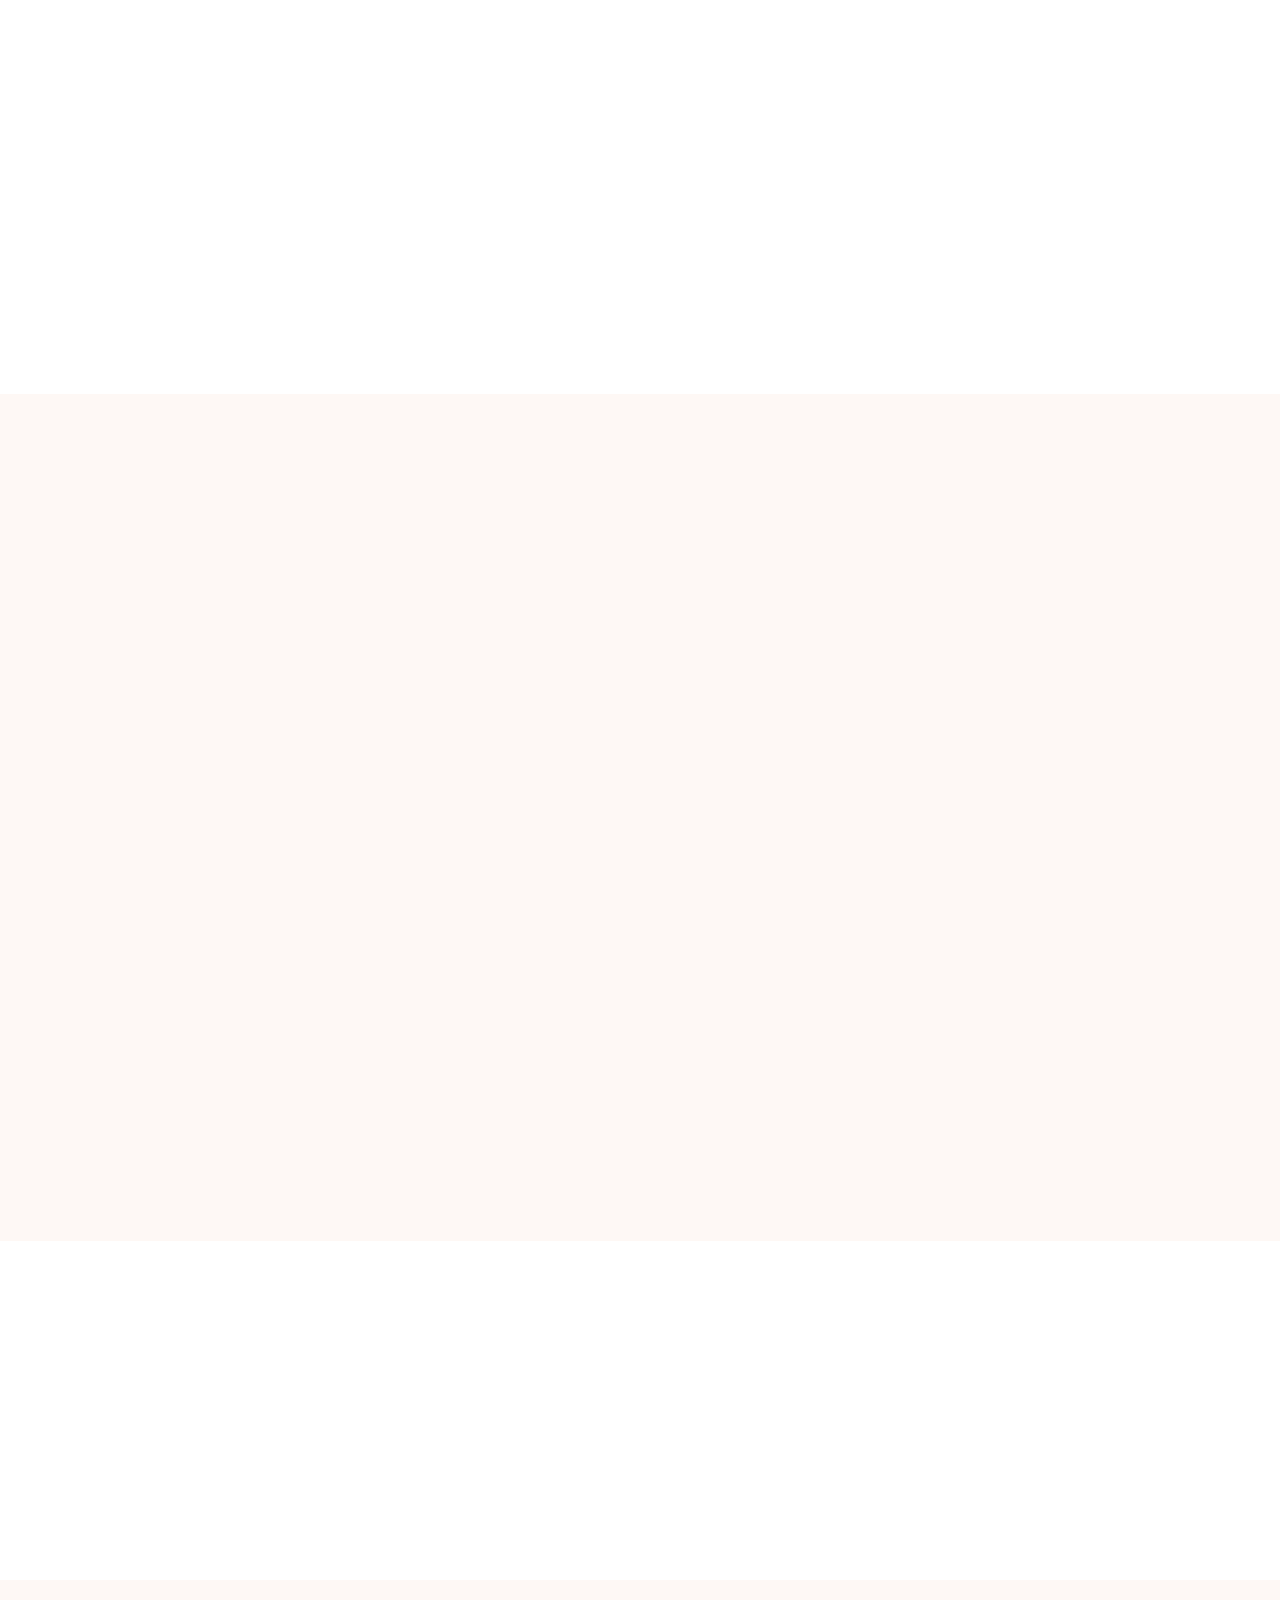
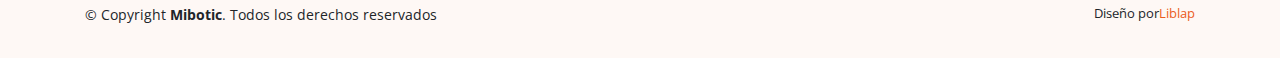
==== commit fa1538b4: "as" ====
--- a/index.html
+++ b/index.html
@@ -192,6 +192,8 @@
     </section><!-- End Services Section -->
     <section>
 
+<section id="portfolio" class="portfolio">
+      <div class="container">
 
         <div class="section-title" data-aos="fade-up">
           <h2>Colección</h2>
@@ -245,8 +247,7 @@
 <script src='https://cdnjs.cloudflare.com/ajax/libs/jqueryui/1.12.1/jquery-ui.min.js'></script><script  src="./script.js"></script>
 </section>
     <!-- ======= Portfolio Section ======= -->
-    <section id="portfolio" class="portfolio">
-      <div class="container">
+
 
 
 
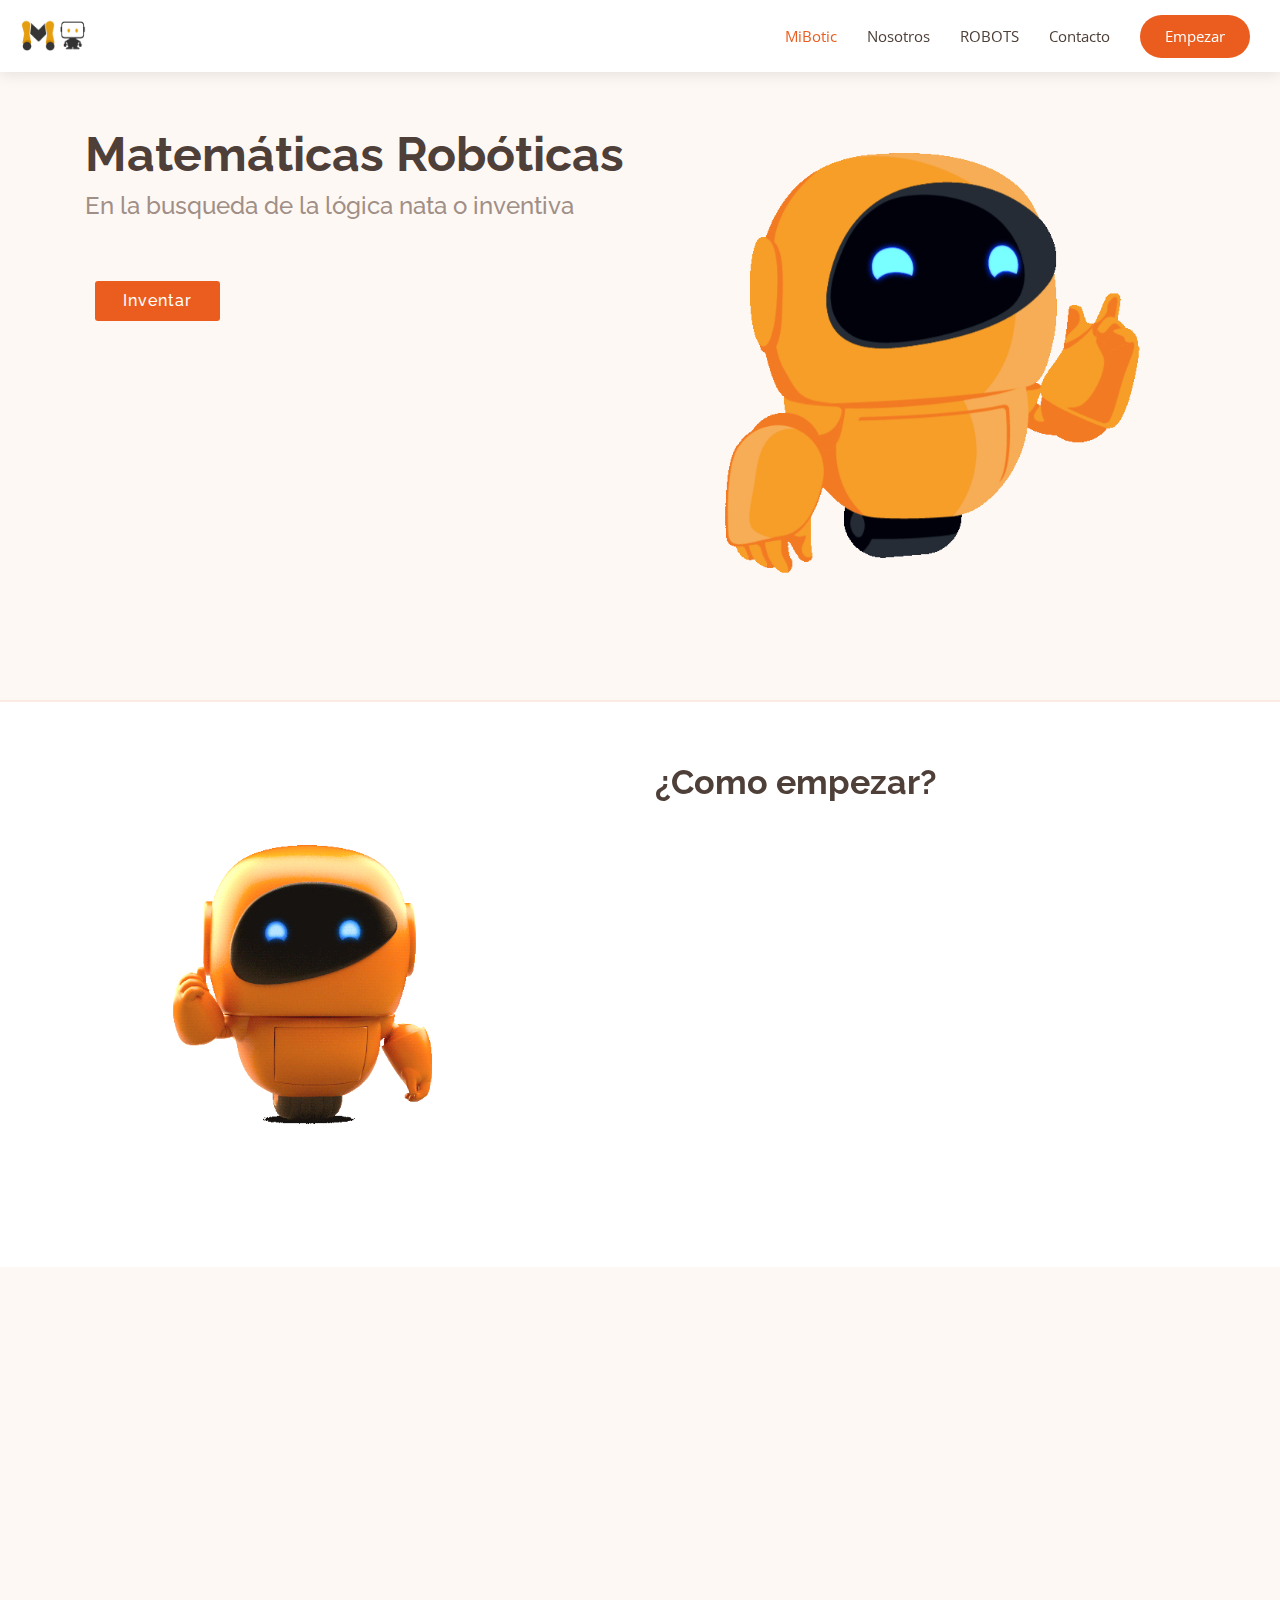
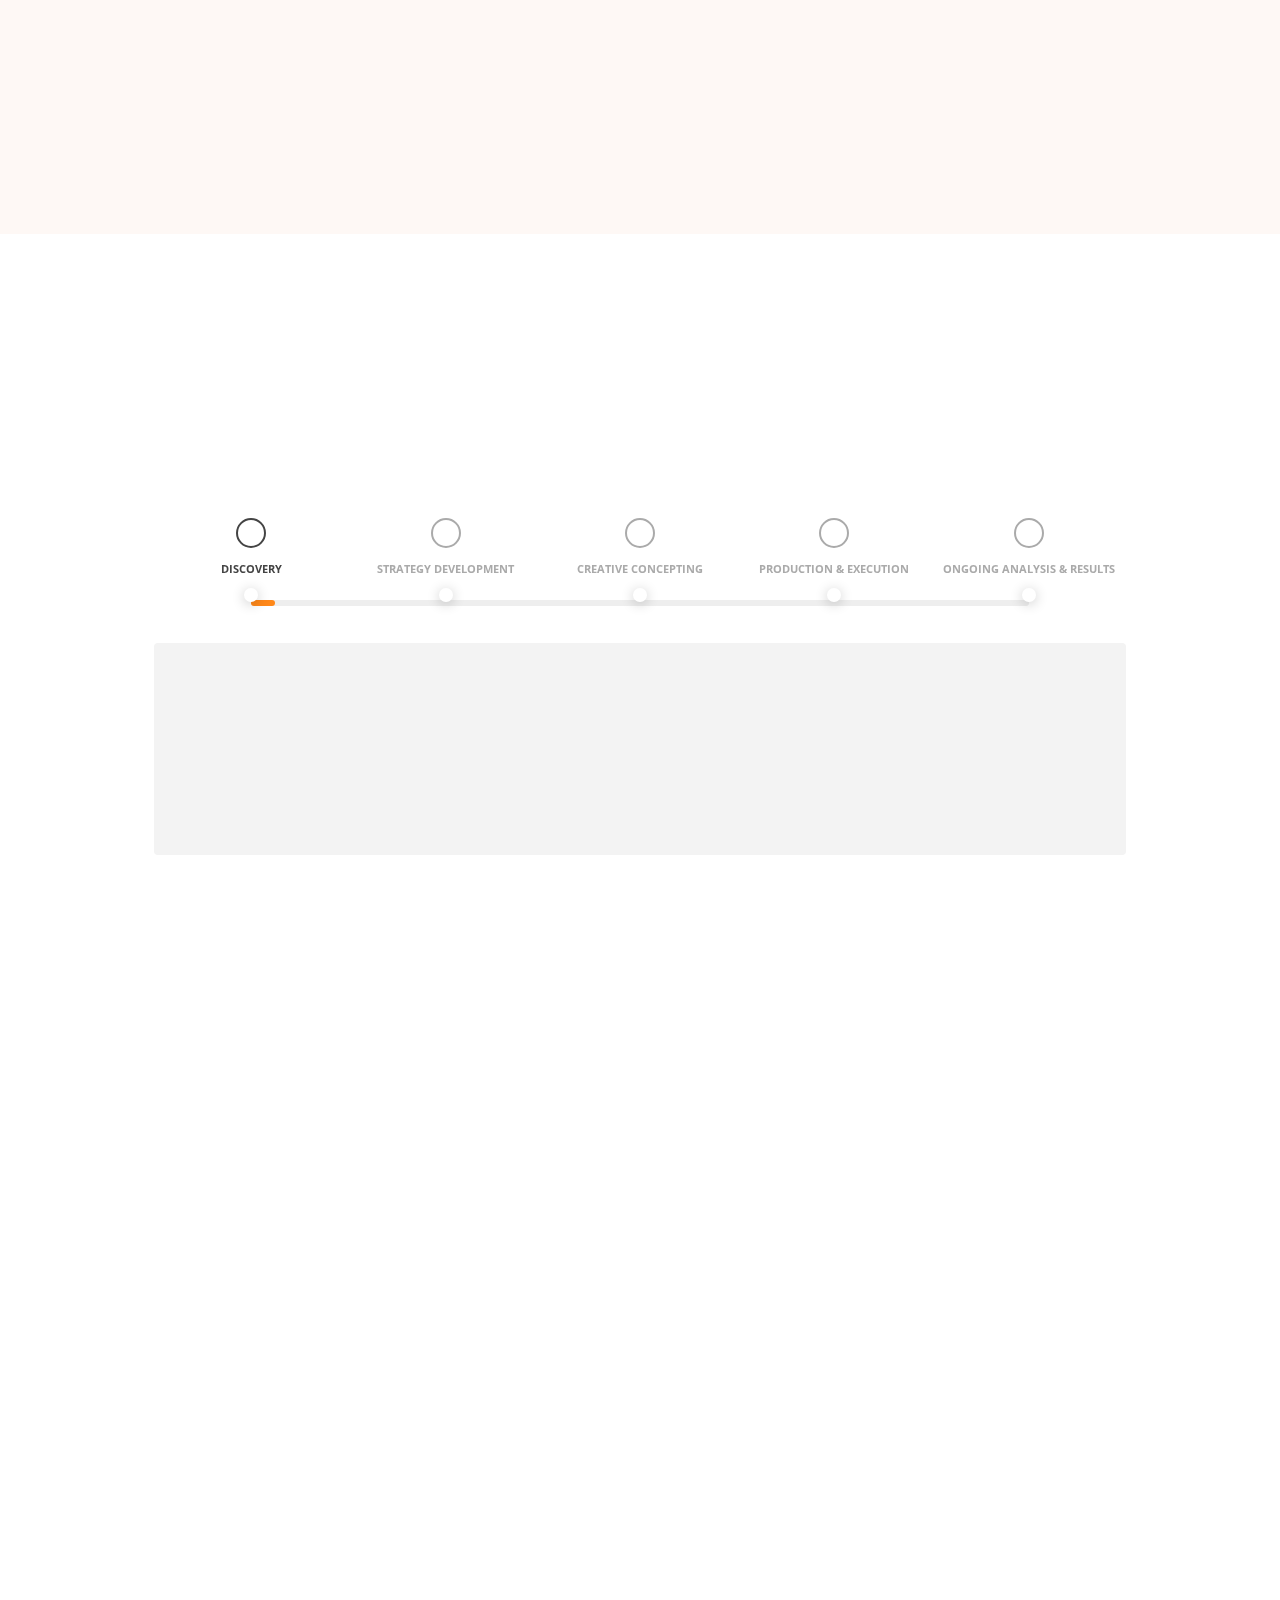
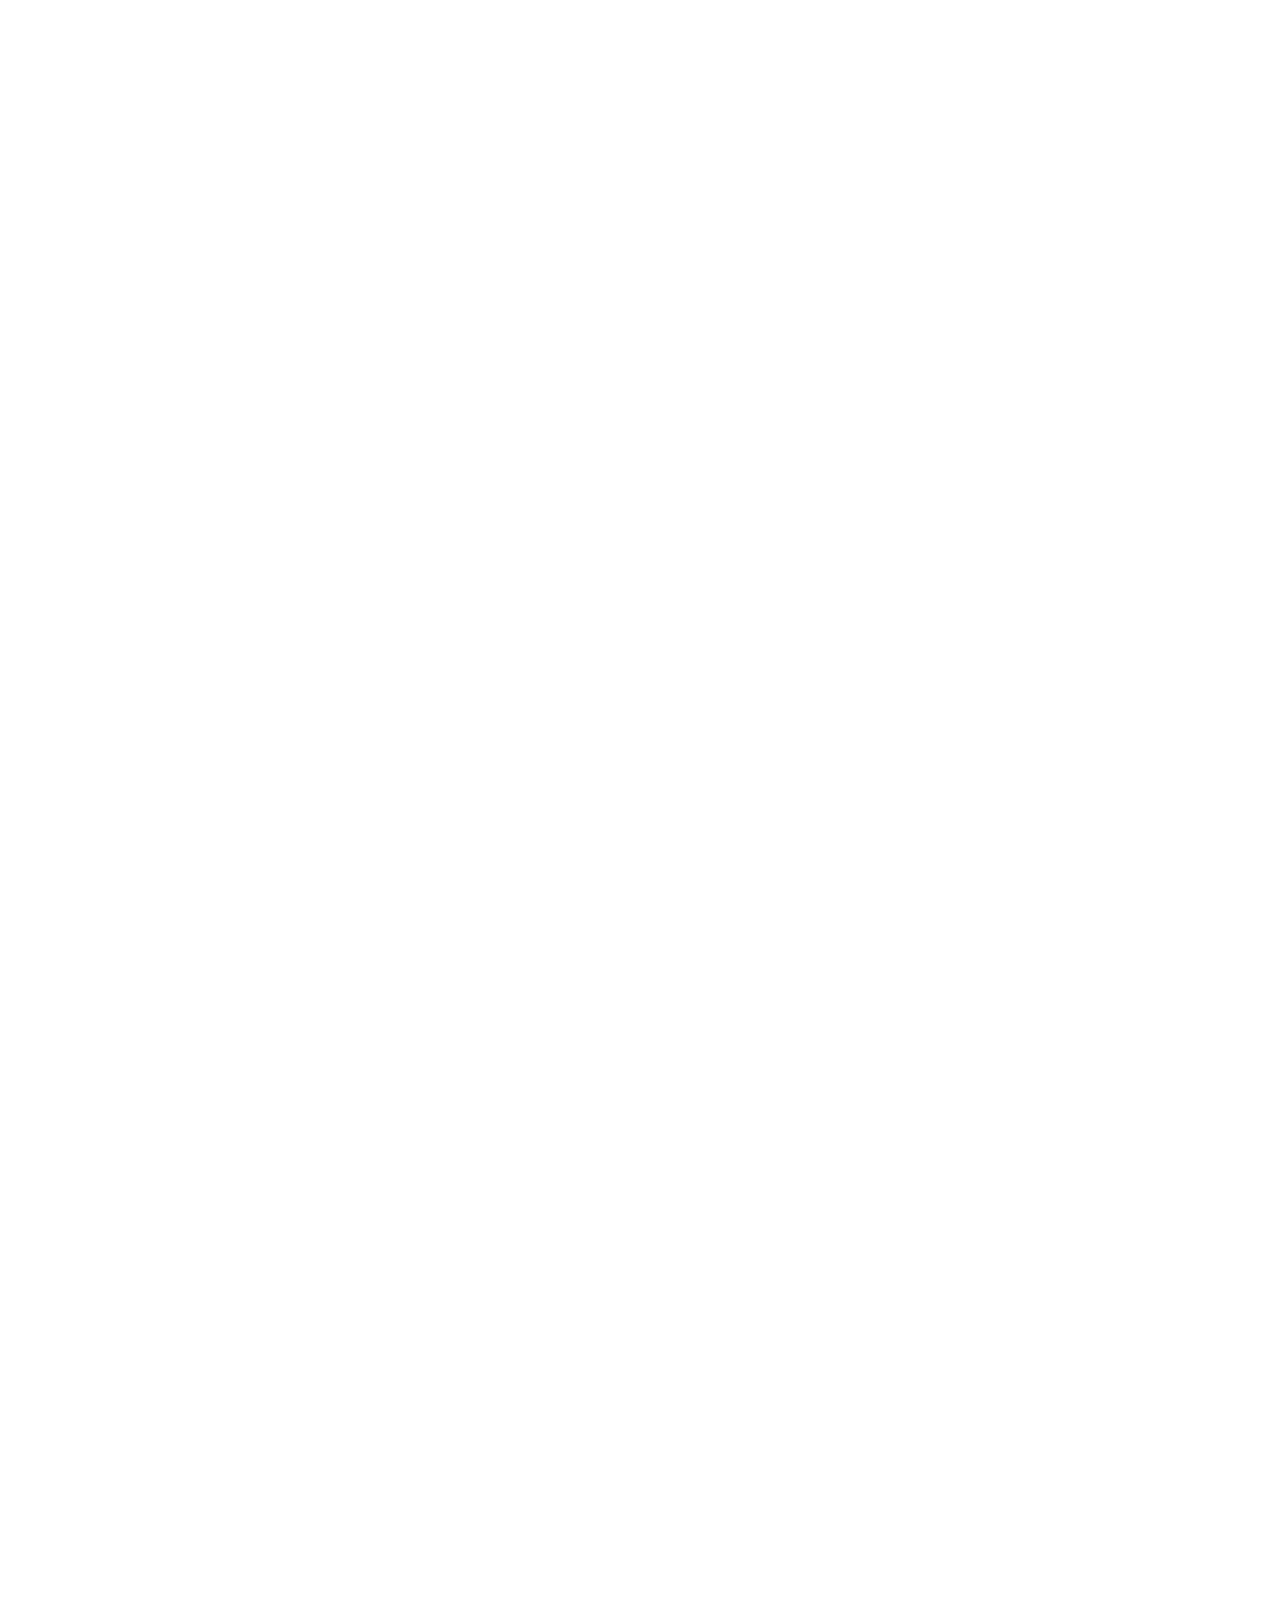
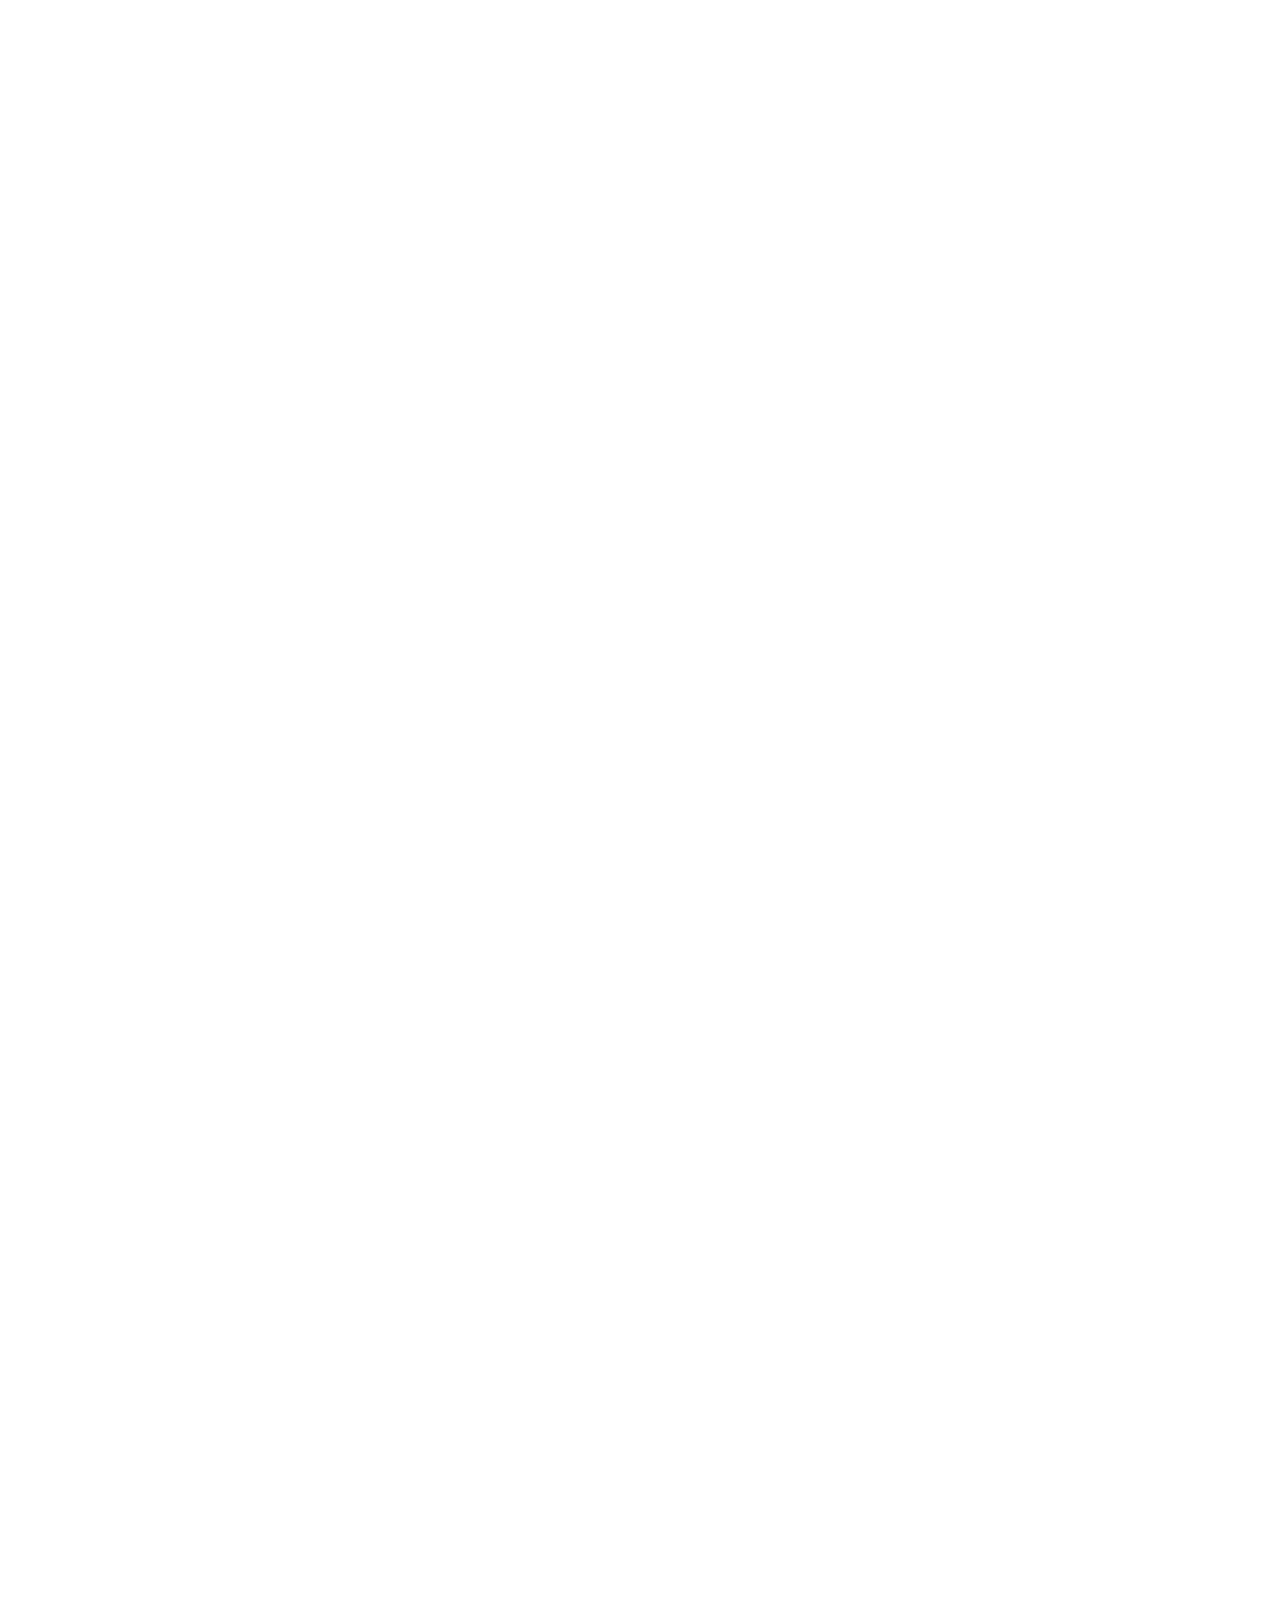
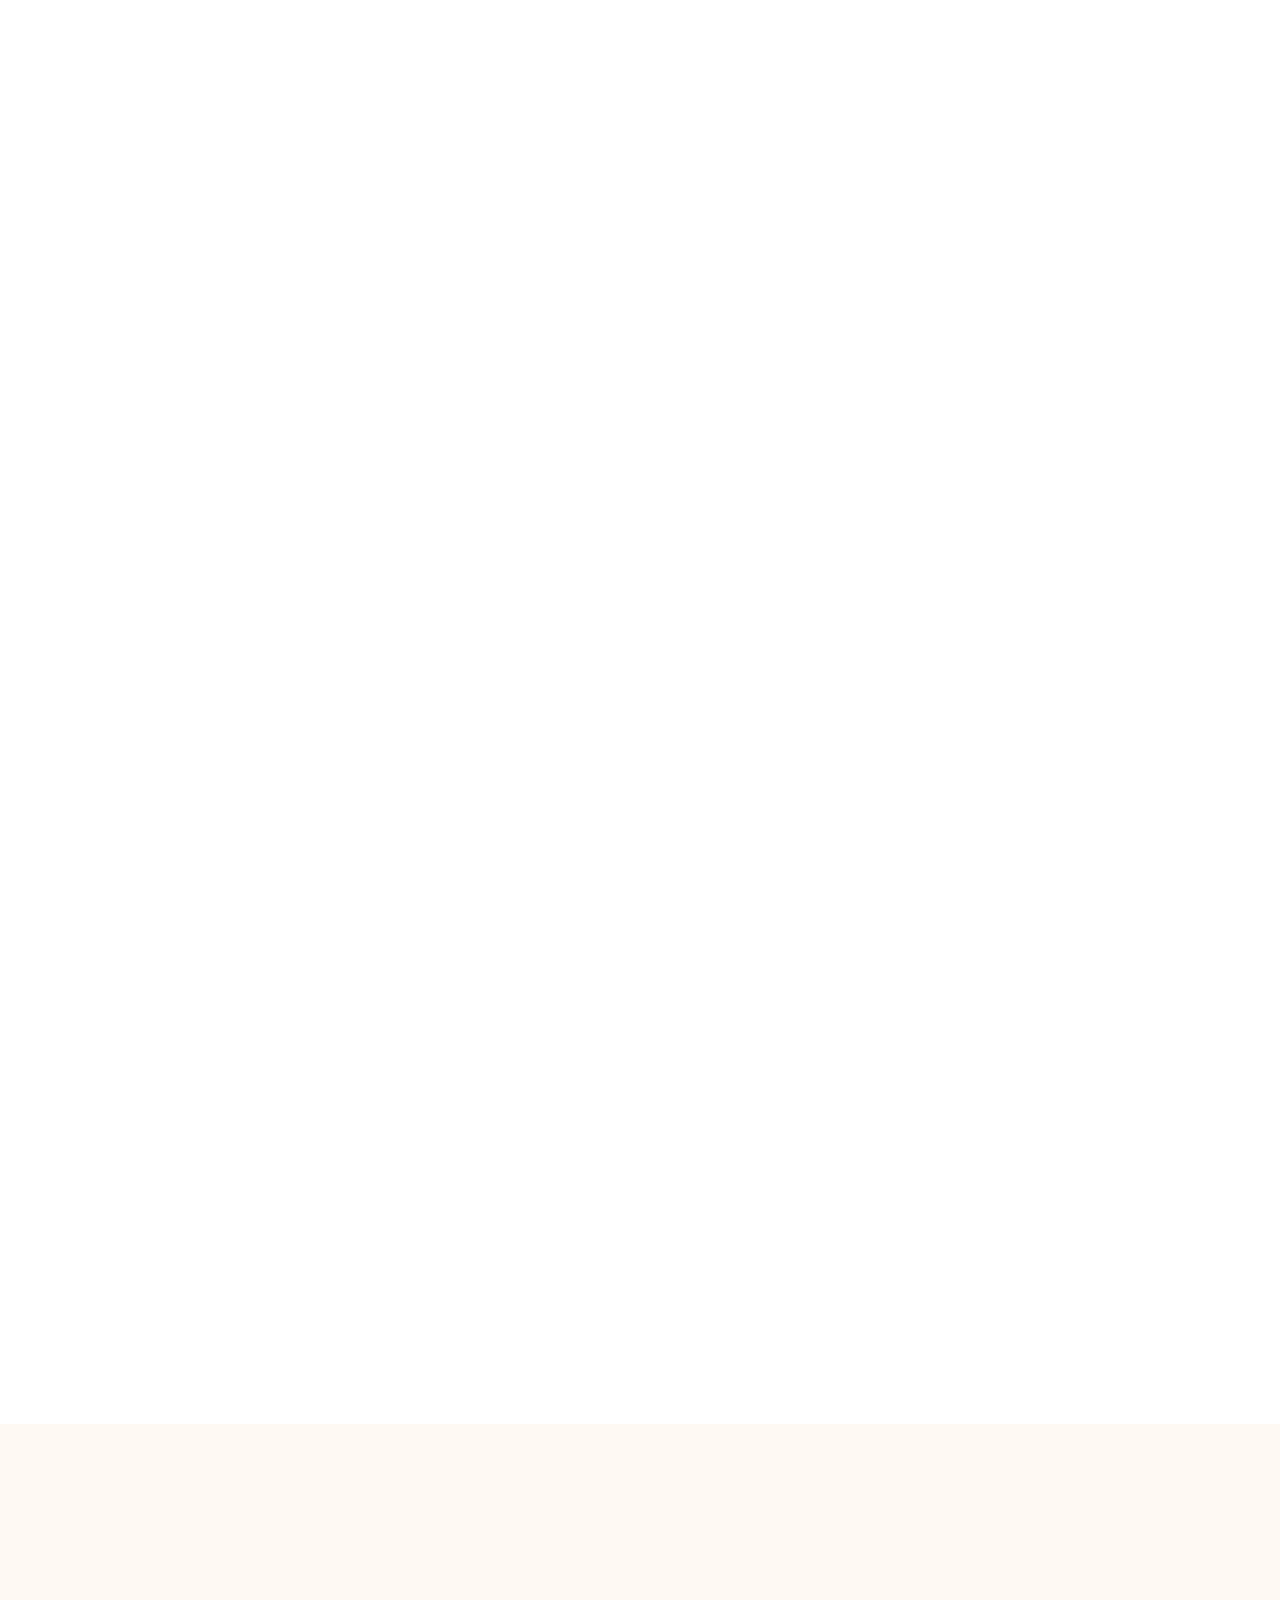
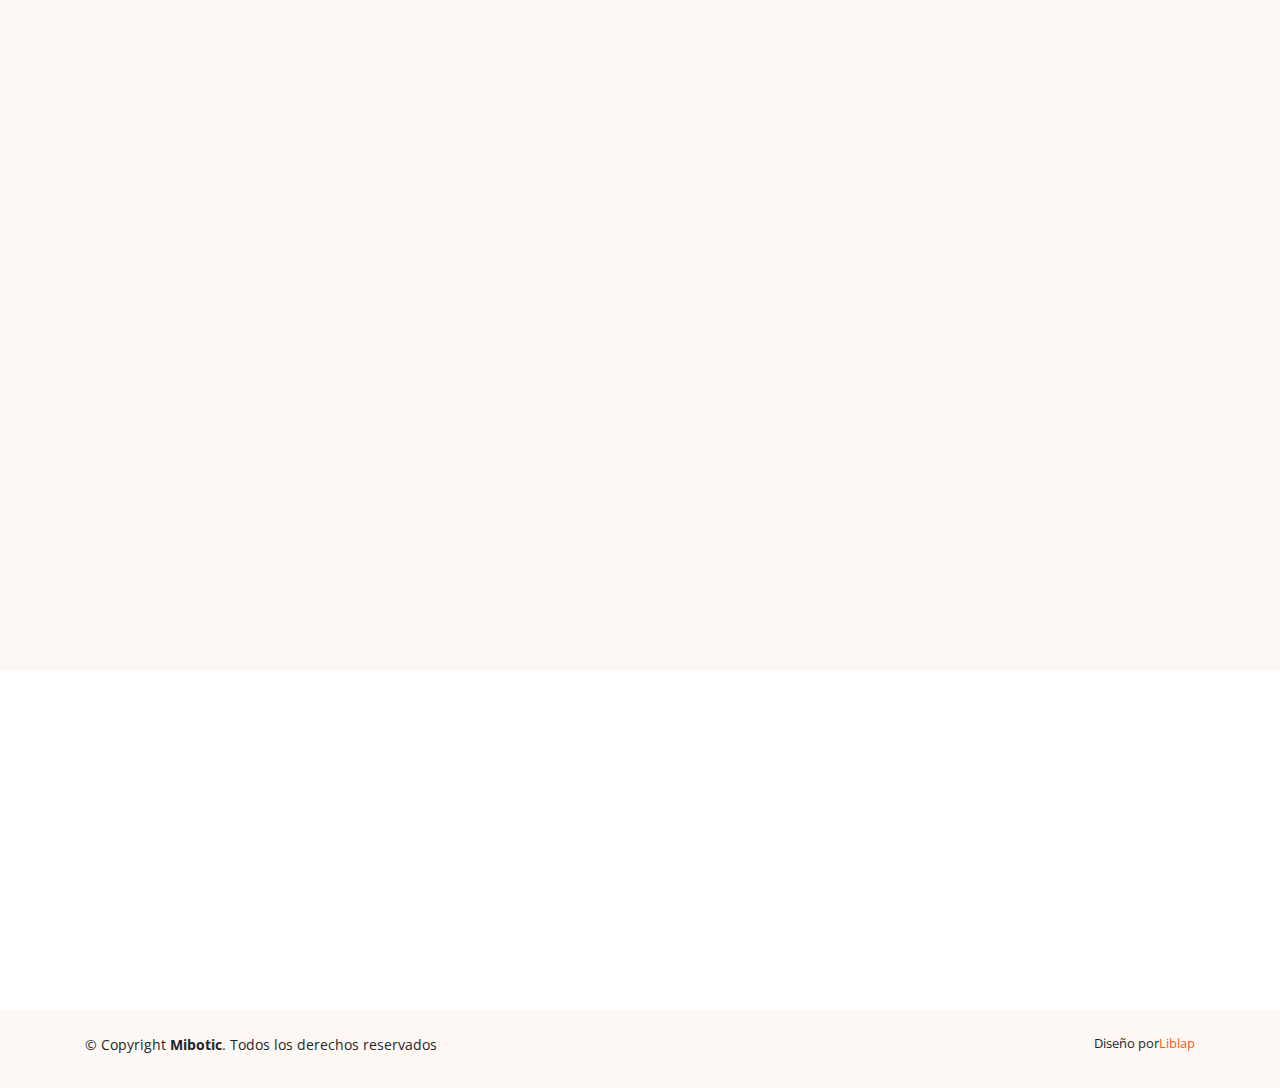
==== commit 945ca7d9: "asas" ====
--- a/index.html
+++ b/index.html
@@ -191,9 +191,7 @@
       </div>
     </section><!-- End Services Section -->
     <section>
-
-<section id="portfolio" class="portfolio">
-      <div class="container">
+ <section id="portfolio" class="portfolio">
 
         <div class="section-title" data-aos="fade-up">
           <h2>Colección</h2>
@@ -248,6 +246,7 @@
 </section>
     <!-- ======= Portfolio Section ======= -->
 
+      <div class="container">
 
 
 
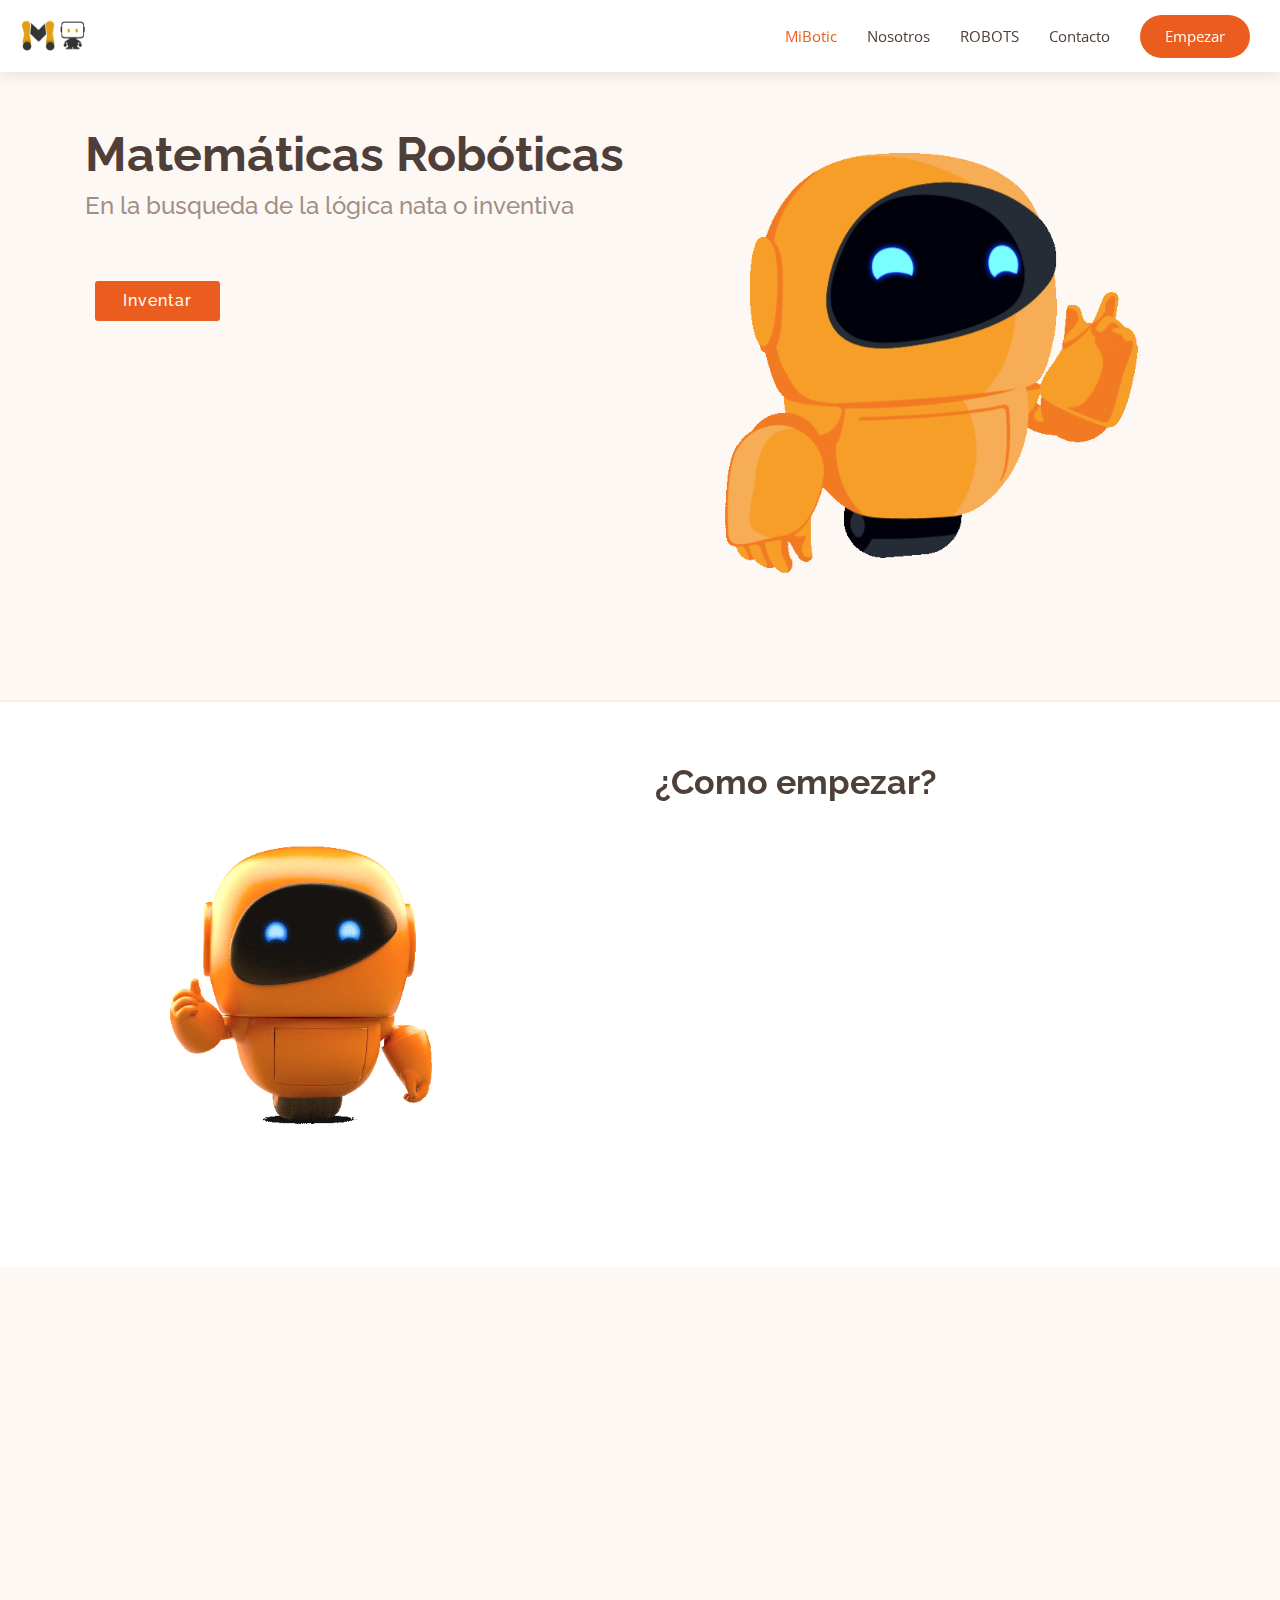
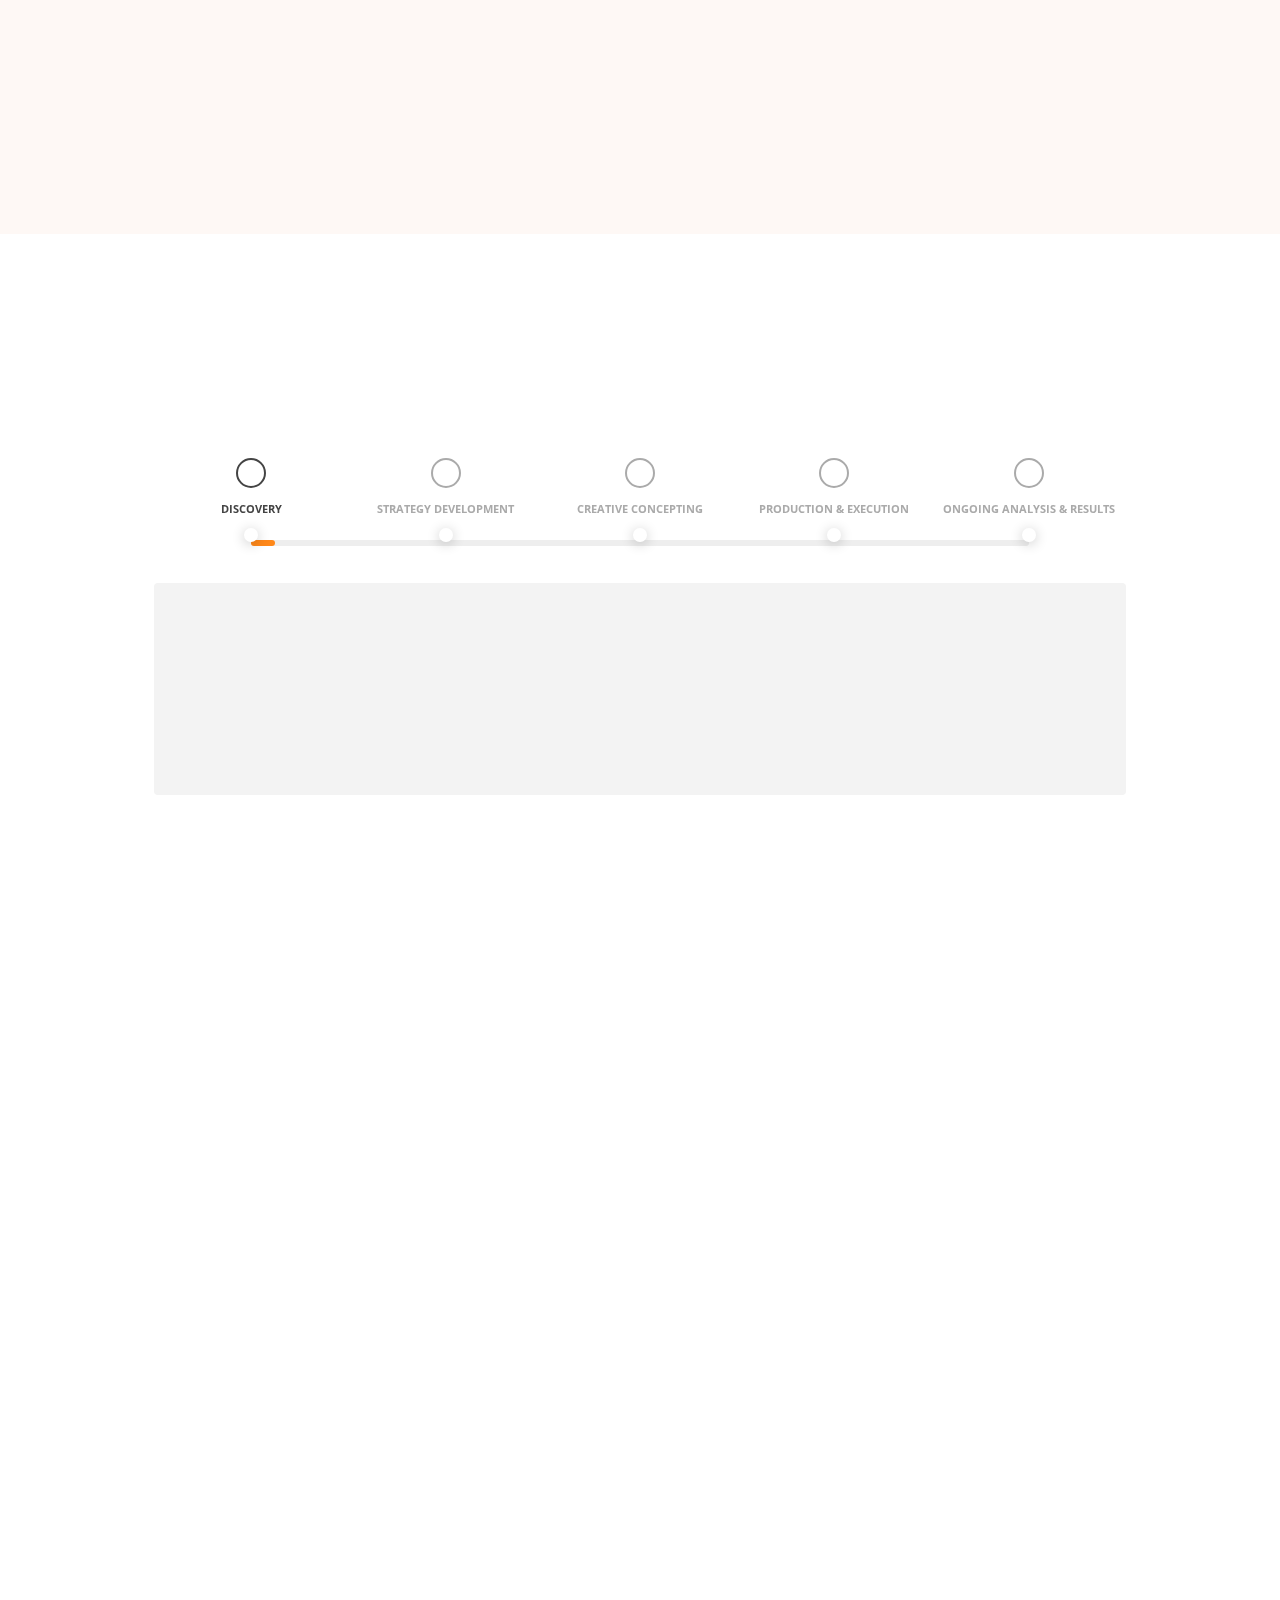
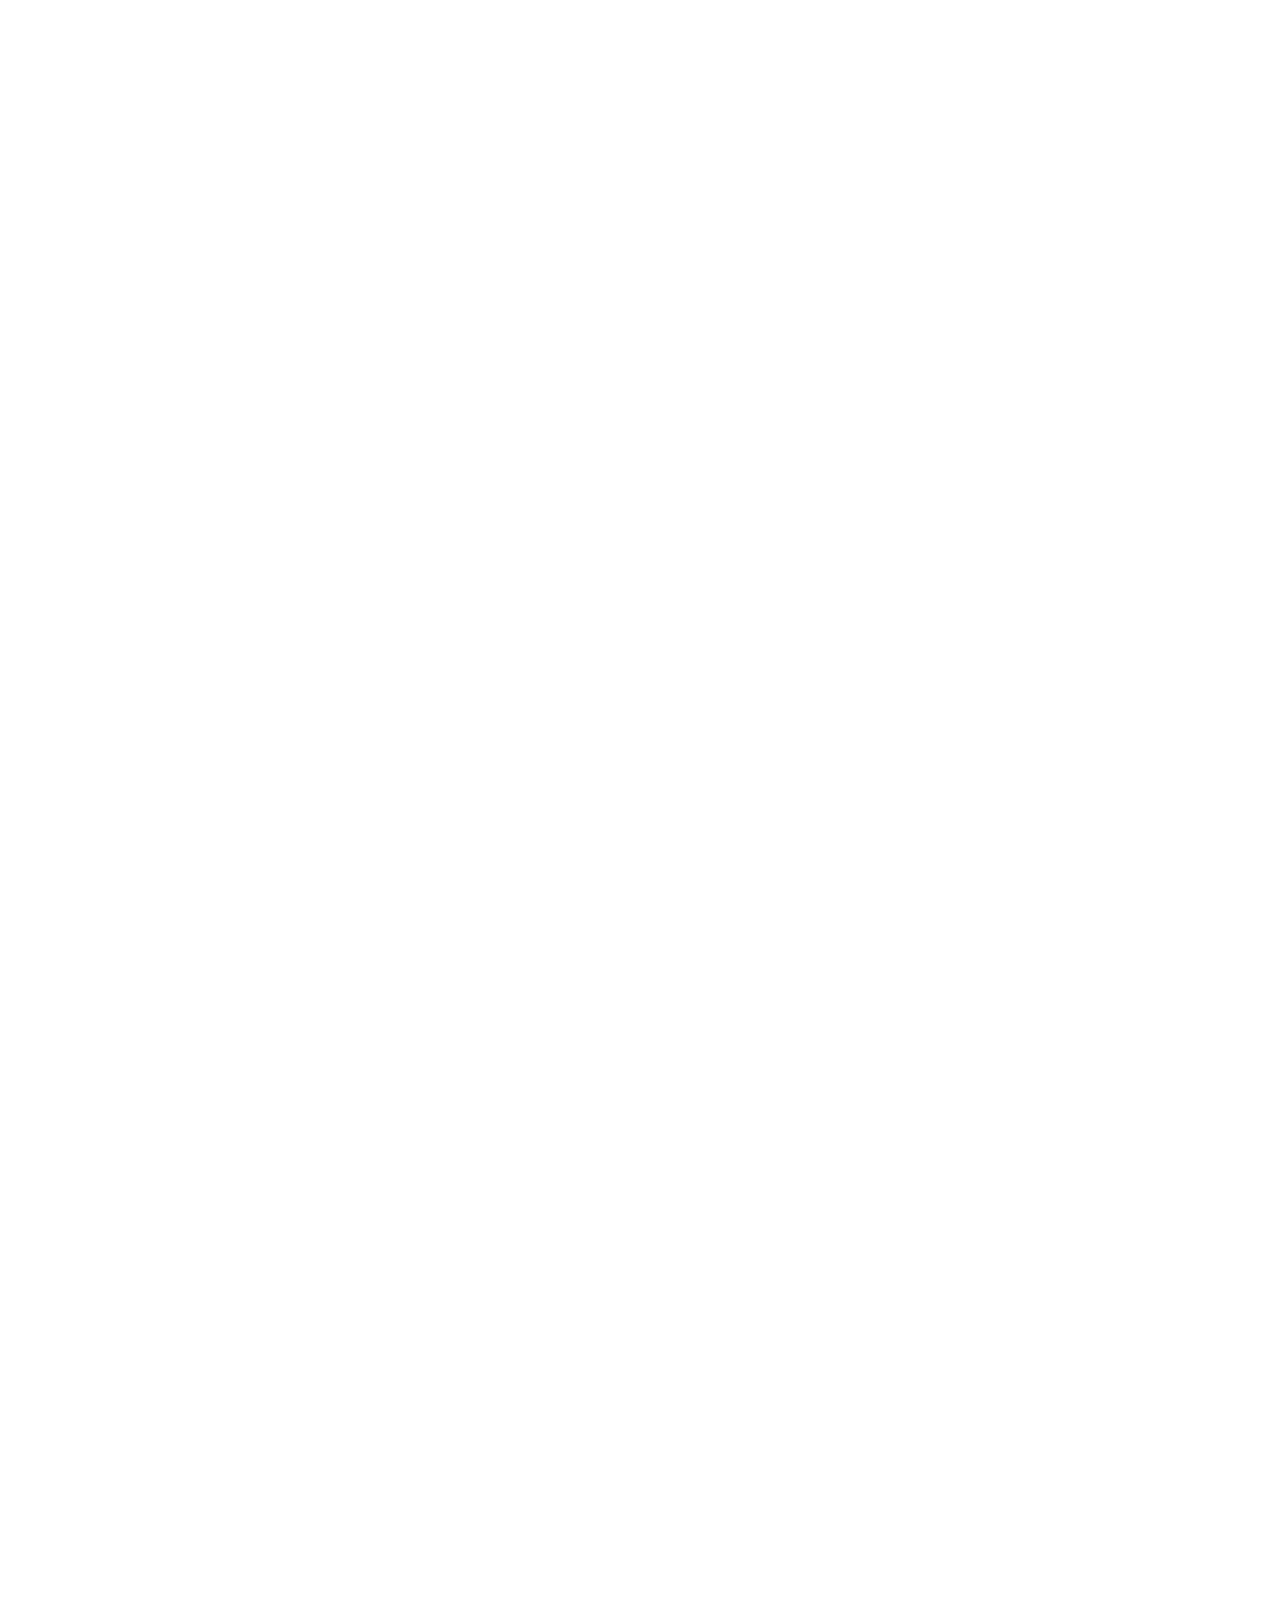
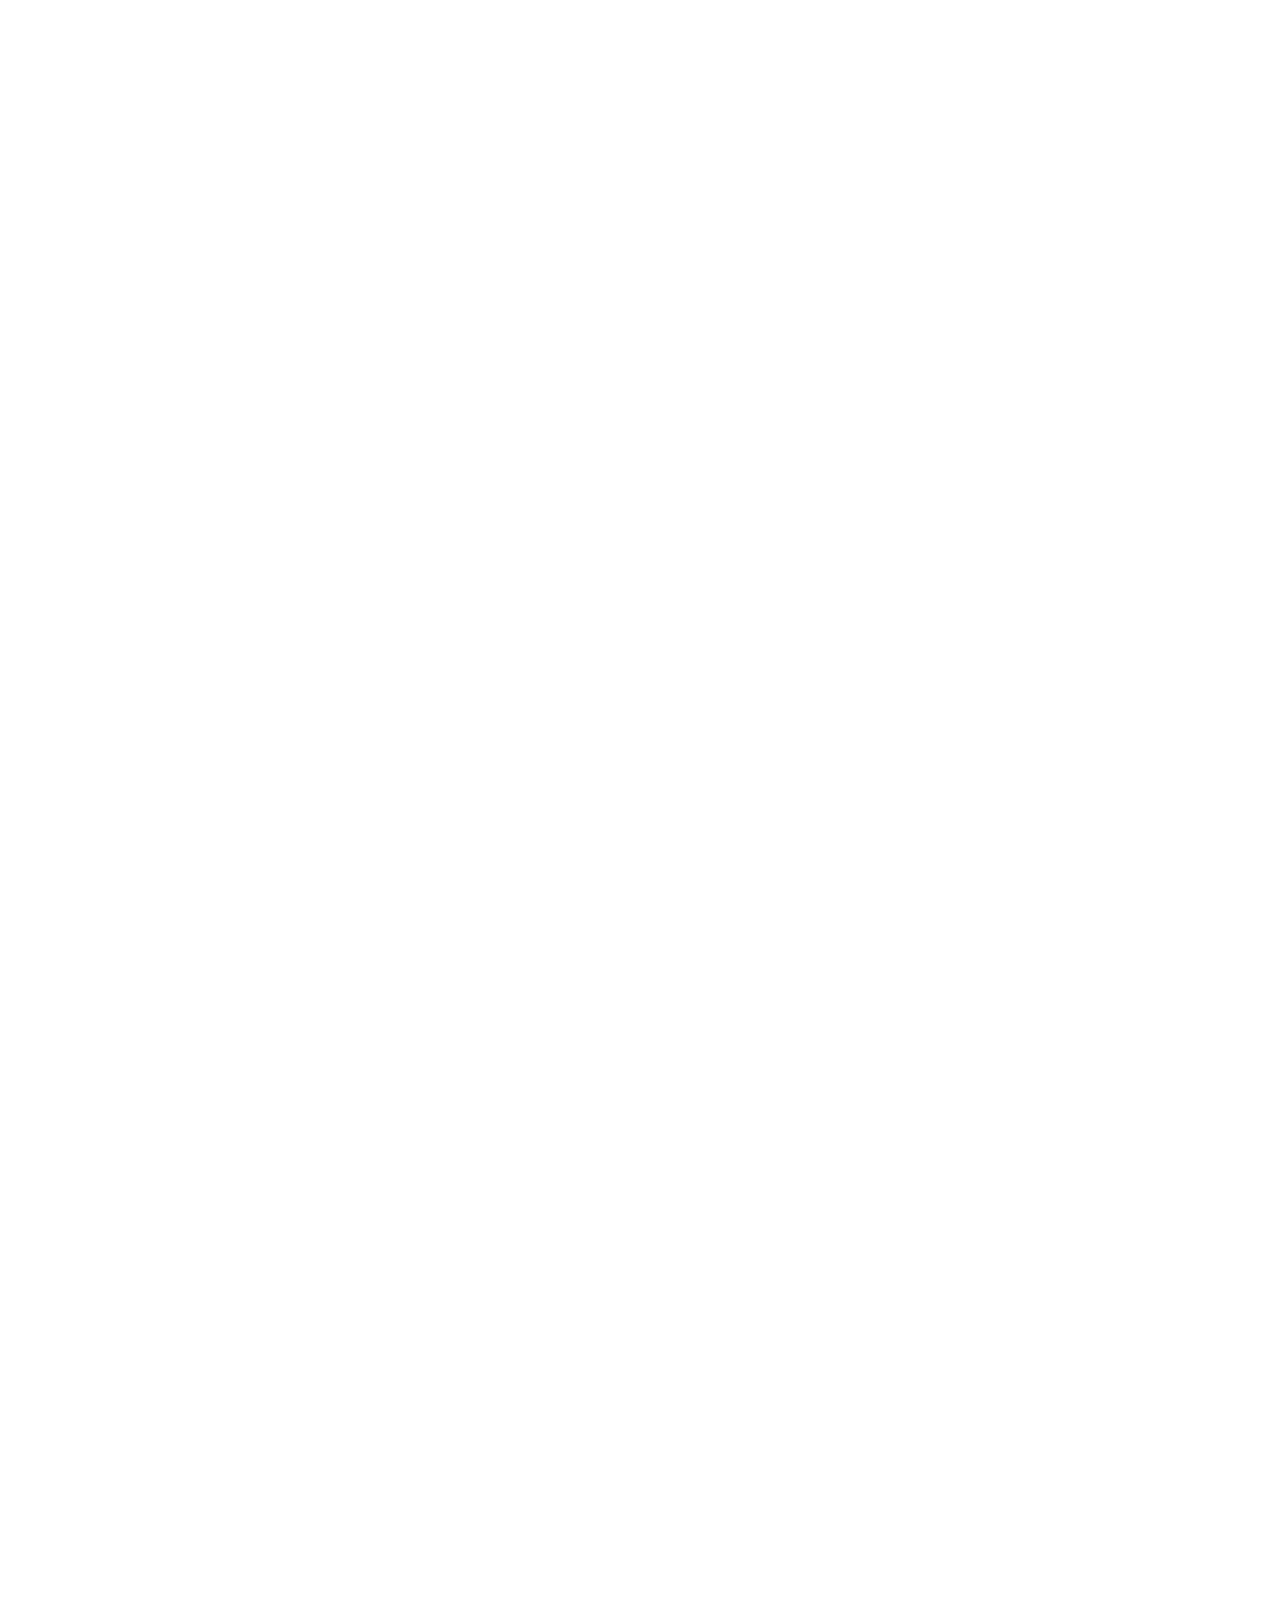
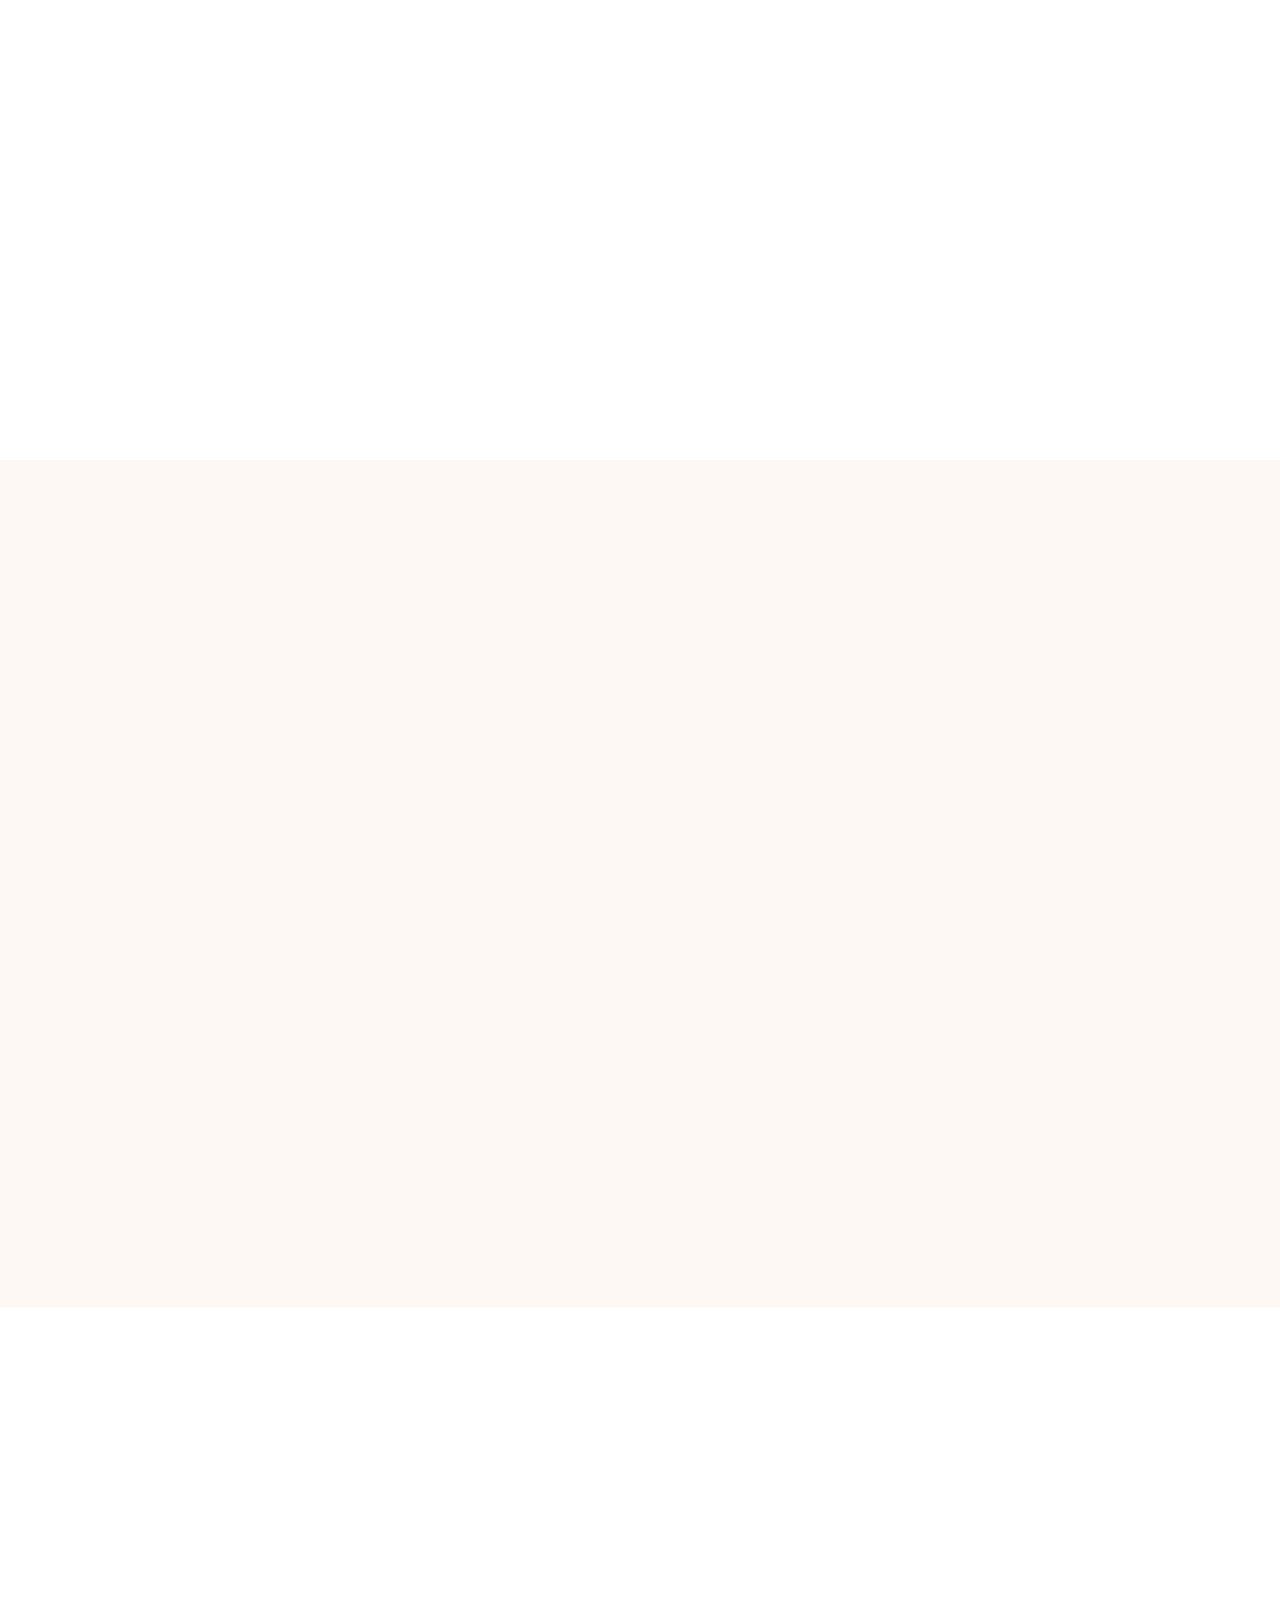
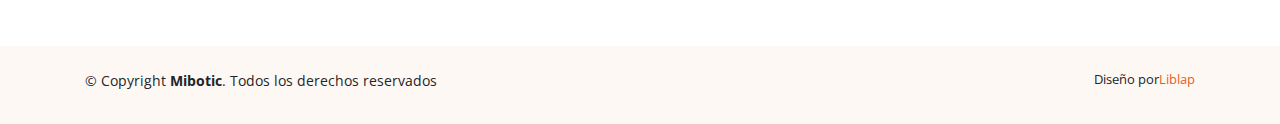
==== commit 365e3d2b: "ok" ====
--- a/index.html
+++ b/index.html
@@ -191,7 +191,7 @@
       </div>
     </section><!-- End Services Section -->
     <section>
- <section id="portfolio" class="portfolio">
+
 
         <div class="section-title" data-aos="fade-up">
           <h2>Colección</h2>
@@ -245,7 +245,7 @@
 <script src='https://cdnjs.cloudflare.com/ajax/libs/jqueryui/1.12.1/jquery-ui.min.js'></script><script  src="./script.js"></script>
 </section>
     <!-- ======= Portfolio Section ======= -->
-
+    <section id="portfolio" class="portfolio">
       <div class="container">
 
 
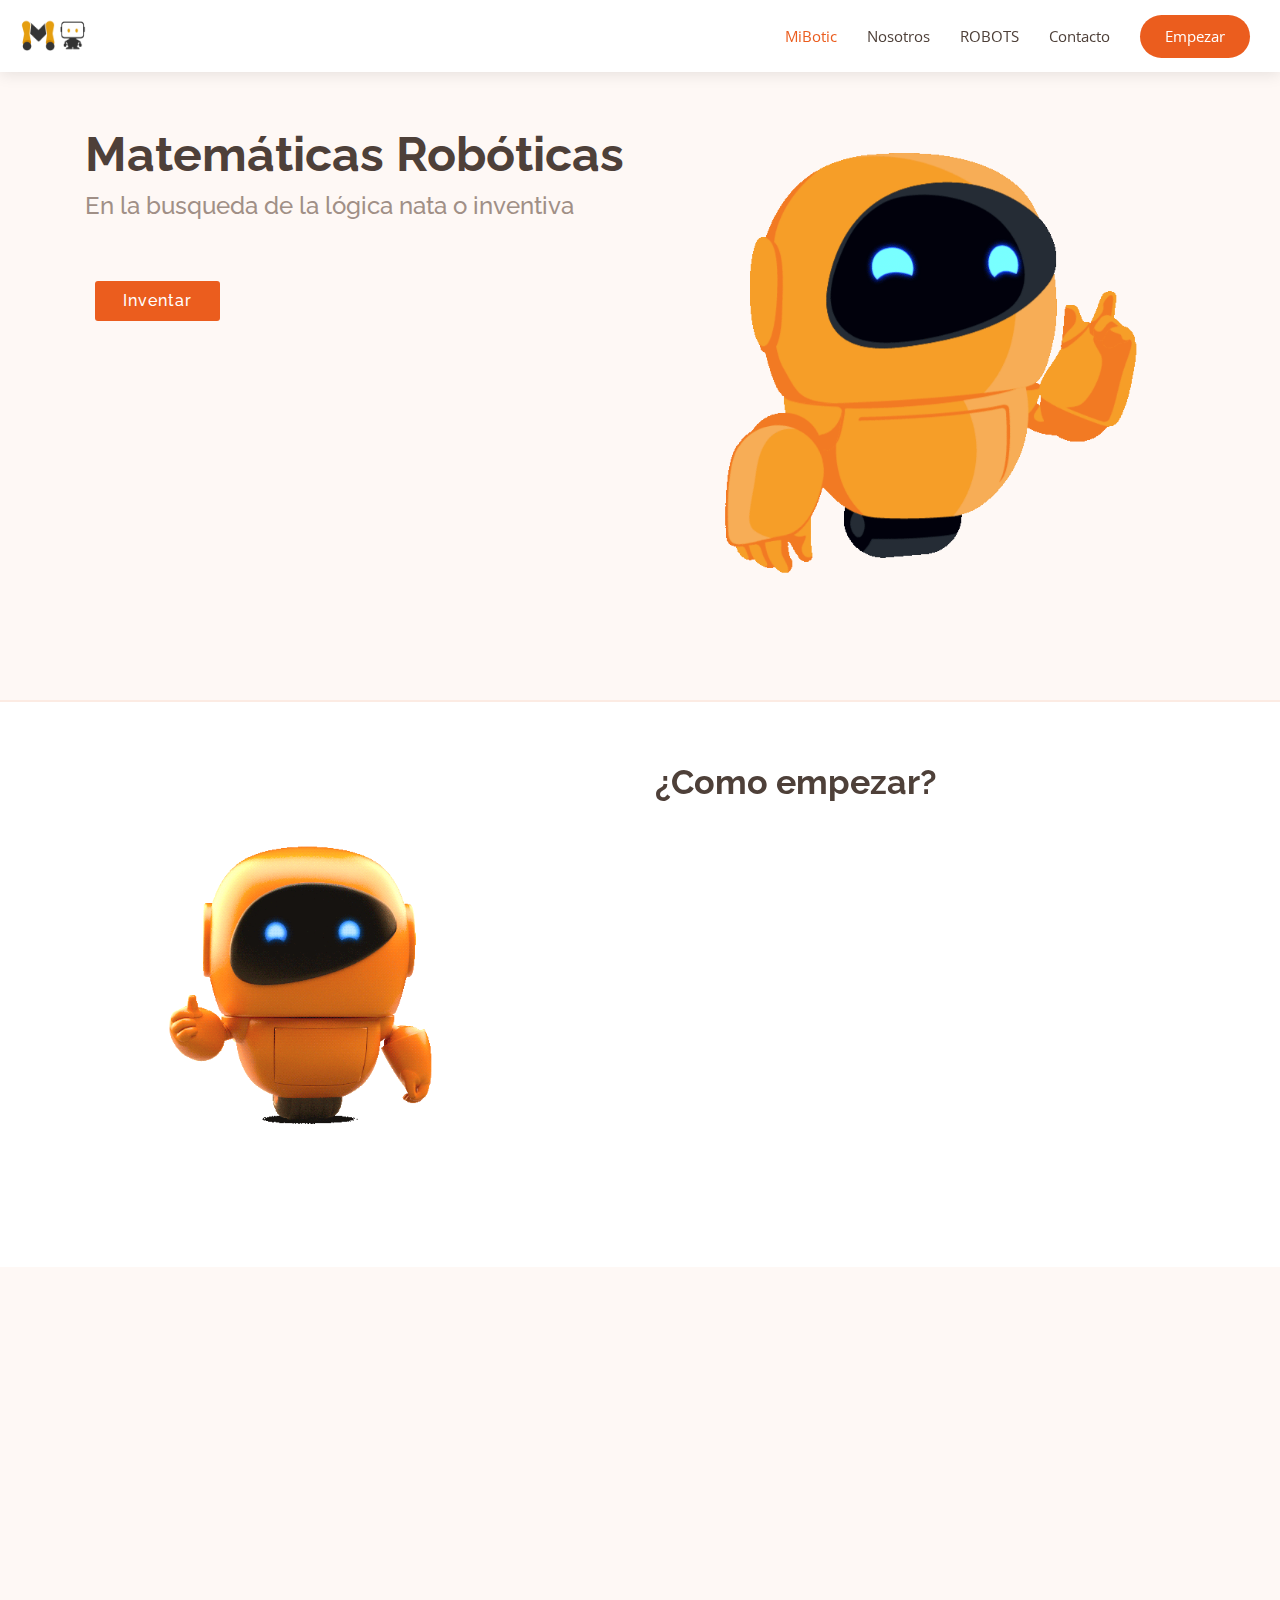
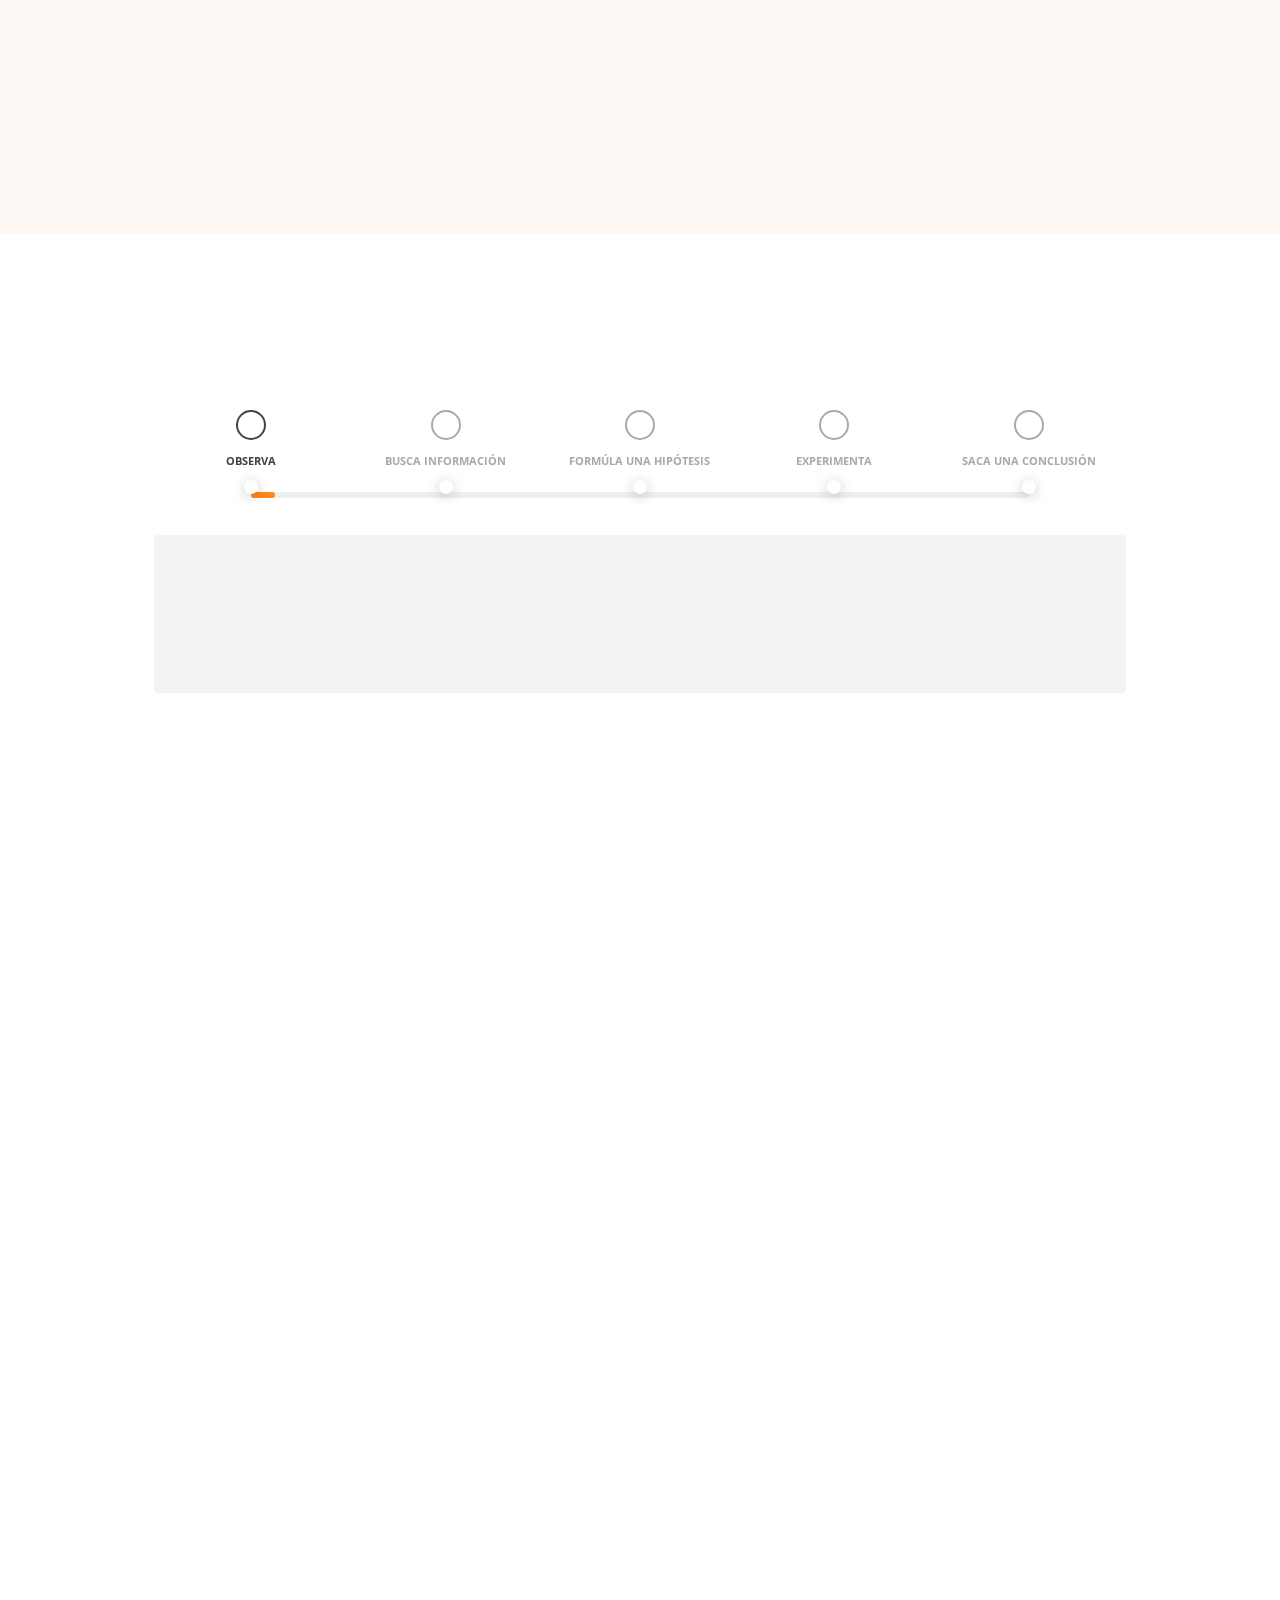
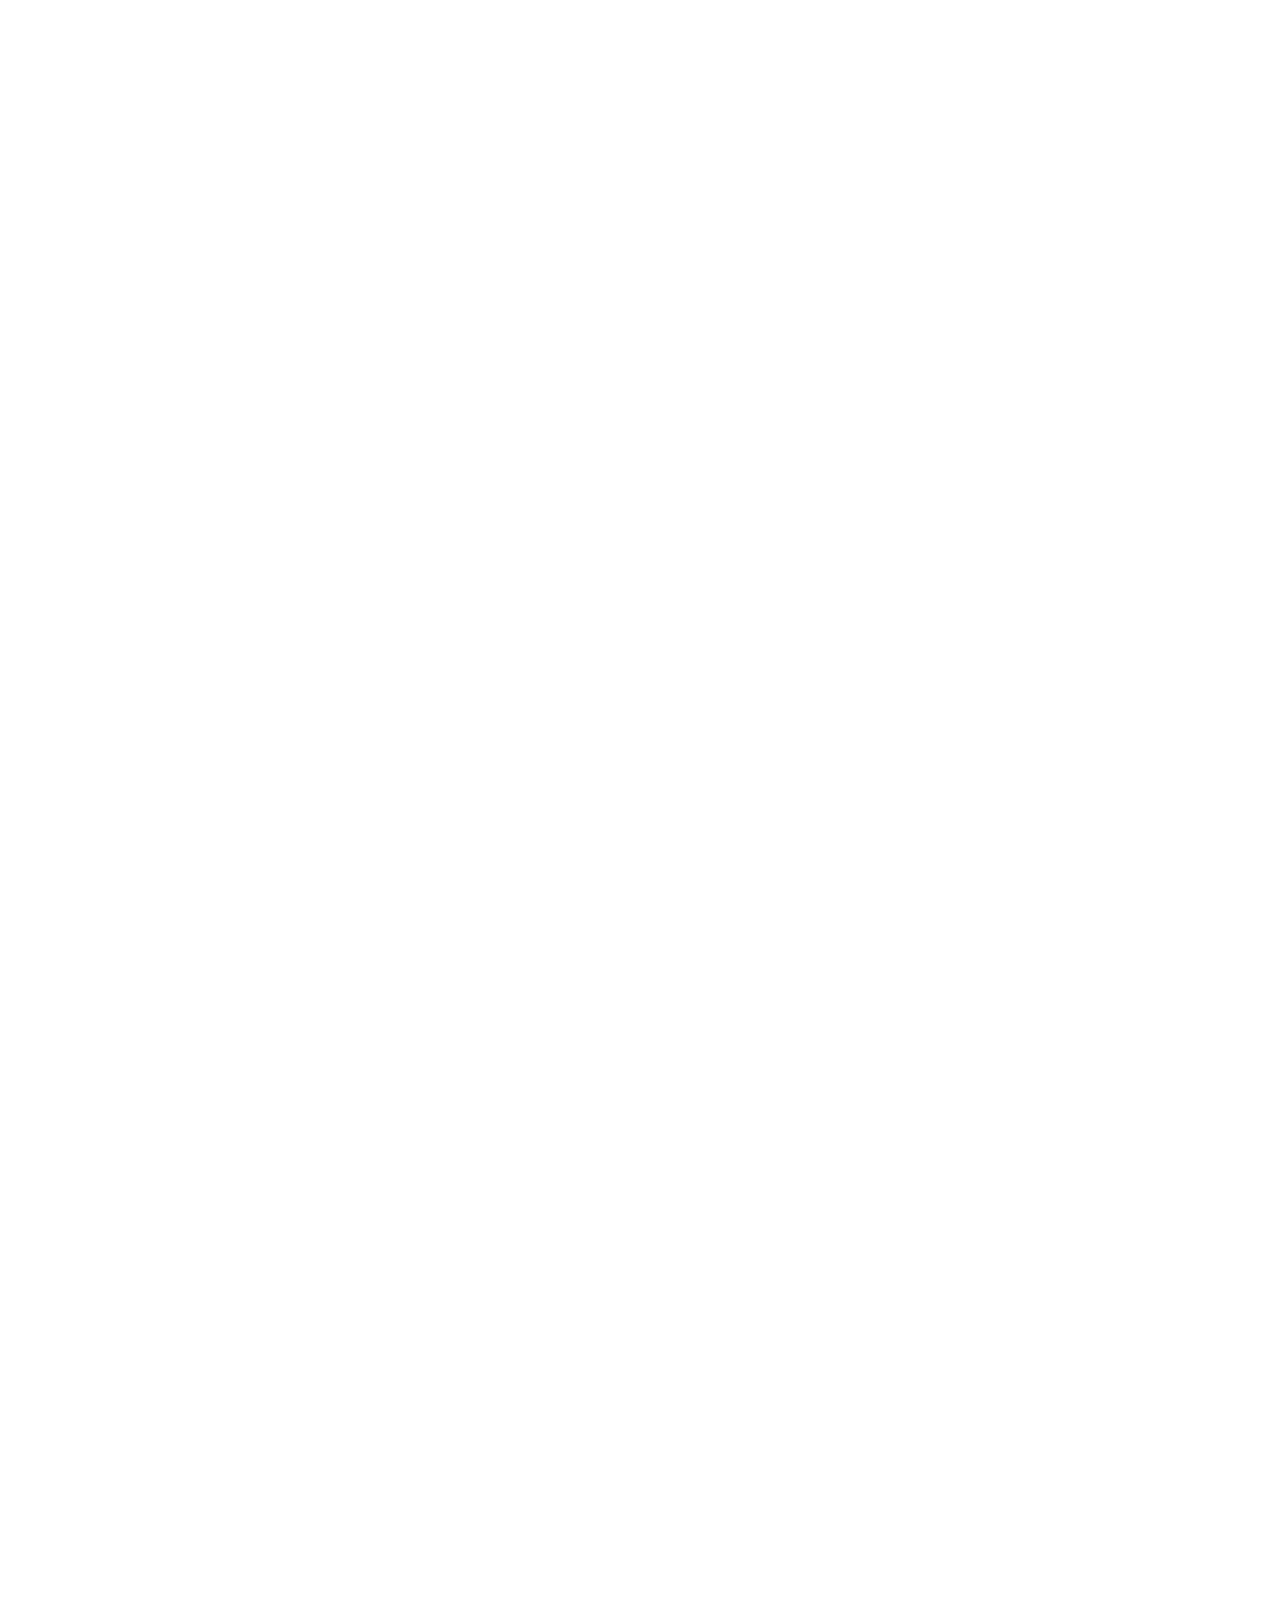
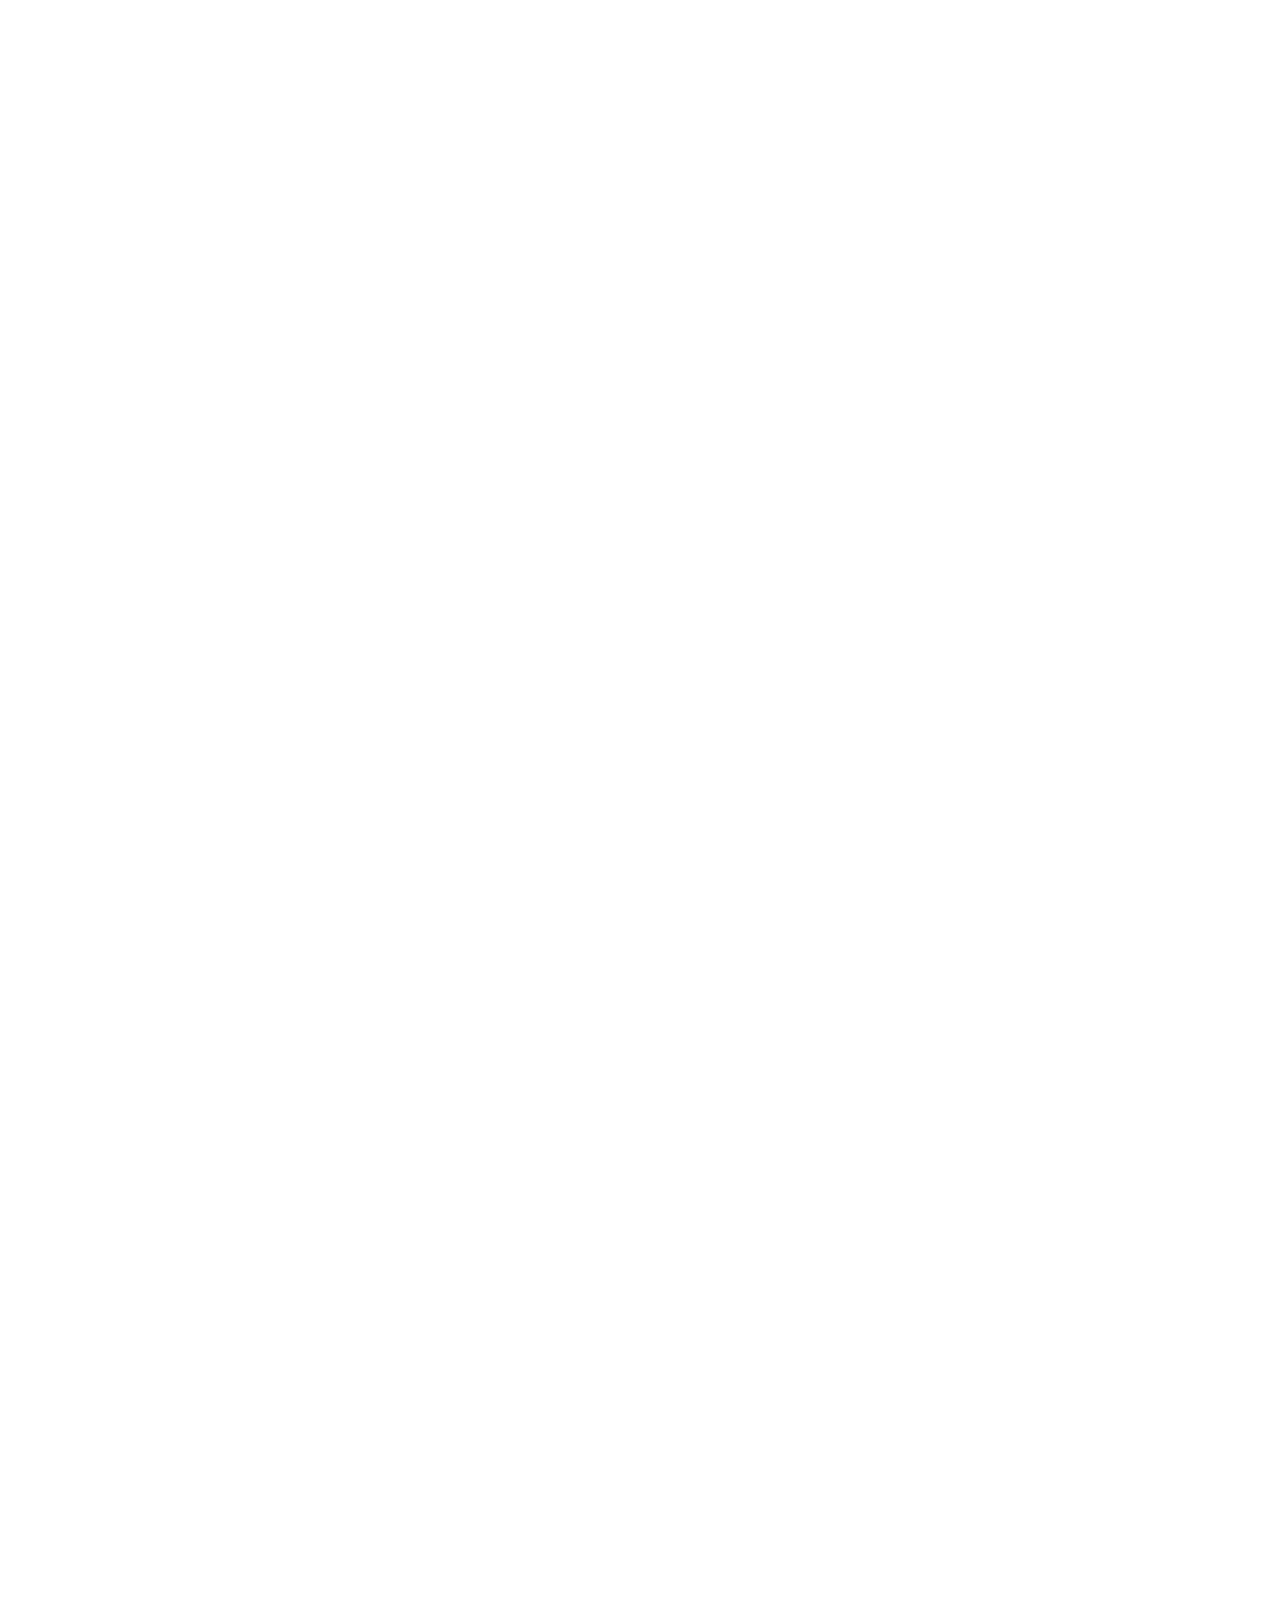
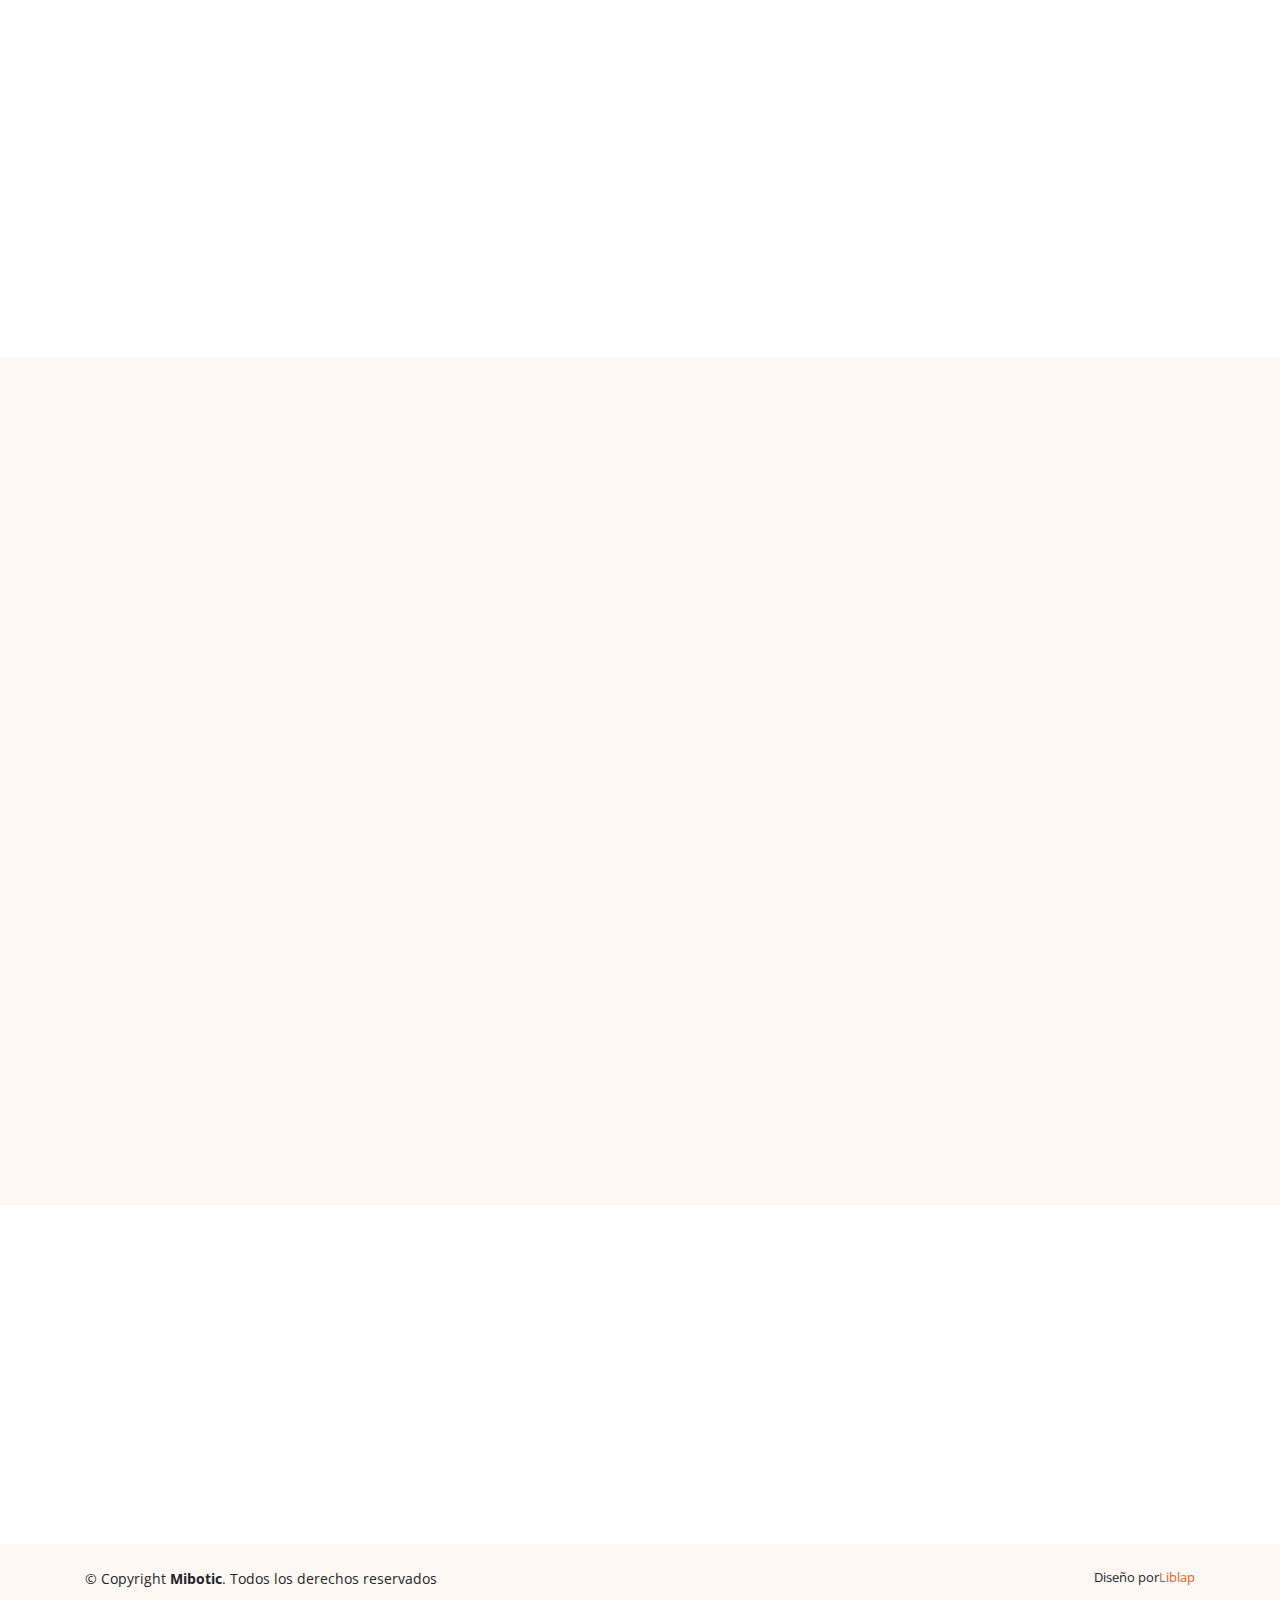
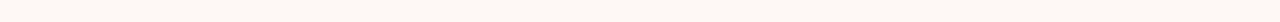
==== commit 10124a83: "ok" ====
--- a/index.html
+++ b/index.html
@@ -194,17 +194,18 @@
 
 
         <div class="section-title" data-aos="fade-up">
-          <h2>Colección</h2>
-          <p>2020</p>
+          <h2>Método Científico</h2>
+          <p></p>
         </div>
 <div class="process-wrapper">
 <div id="progress-bar-container">
 	<ul>
-		<li class="step step01 active"><div class="step-inner">Discovery</div></li>
-		<li class="step step02"><div class="step-inner">Strategy Development</div></li>
-		<li class="step step03"><div class="step-inner">Creative Concepting</div></li>
-		<li class="step step04"><div class="step-inner">Production &amp; Execution</div></li>
-		<li class="step step05"><div class="step-inner">Ongoing Analysis &amp; Results</div></li>
+		<li class="step step01 active"><div class="step-inner">Observa
+		</div></li>
+		<li class="step step02"><div class="step-inner">Busca información</div></li>
+		<li class="step step03"><div class="step-inner">Formúla una hipótesis</div></li>
+		<li class="step step04"><div class="step-inner">Experimenta</div></li>
+		<li class="step step05"><div class="step-inner">Saca una conclusión</div></li>
 	</ul>
 
 	<div id="line">
@@ -214,28 +215,33 @@
 
 <div id="progress-content-section">
 	<div class="section-content discovery active">
-		<h2>Discovery</h2>
-		<p>Lorem ipsum dolor sit amet, consectetur adipiscing elit. Donec neque justo, consequat non fermentum ac, tempor eu turpis. Proin nulla eros, placerat non ipsum ut, dapibus ullamcorper ex. Nulla in dapibus lorem. Suspendisse vitae velit ac ante consequat placerat ut sed eros. Nullam porttitor mattis mi, id fringilla ex consequat eu. Praesent pulvinar tincidunt leo et condimentum. Maecenas volutpat turpis at felis egestas malesuada. Phasellus sem odio, venenatis at ex a, lacinia suscipit orci.</p>
+		<h2>Observa</h2>
+		<p>Observar el mundo te lleva hacerte preguntas que expliquen todo lo que te rodea por ejemplo: ¿Porque se ha roto esta botella de agua al congelarse?
+		CLAVES: BUSCA A TU ALREDEDOR PATRONES, CICLOS Y SIMILITUDES</p>
 	</div>
 
 	<div class="section-content strategy">
-		<h2>Strategy Development</h2>
-		<p>Lorem ipsum dolor sit amet, consectetur adipiscing elit. Donec neque justo, consequat non fermentum ac, tempor eu turpis. Proin nulla eros, placerat non ipsum ut, dapibus ullamcorper ex. Nulla in dapibus lorem. Suspendisse vitae velit ac ante consequat placerat ut sed eros. Nullam porttitor mattis mi, id fringilla ex consequat eu. Praesent pulvinar tincidunt leo et condimentum. Maecenas volutpat turpis at felis egestas malesuada. Phasellus sem odio, venenatis at ex a, lacinia suscipit orci.</p>
+		<h2>Busca Información</h2>
+		<p>Muchas preguntas ya tienen respuesta, por eso hay que buscar toda la información relevante sobre el tema que vas a estudiar. Hablar con otras personas también ayuda.</p>
 	</div>
 
 	<div class="section-content creative">
-		<h2>Creative Concepting</h2>
-		<p>Lorem ipsum dolor sit amet, consectetur adipiscing elit. Donec neque justo, consequat non fermentum ac, tempor eu turpis. Proin nulla eros, placerat non ipsum ut, dapibus ullamcorper ex. Nulla in dapibus lorem. Suspendisse vitae velit ac ante consequat placerat ut sed eros. Nullam porttitor mattis mi, id fringilla ex consequat eu. Praesent pulvinar tincidunt leo et condimentum. Maecenas volutpat turpis at felis egestas malesuada. Phasellus sem odio, venenatis at ex a, lacinia suscipit orci.</p>
+		<h2>Formulación de hipótesis</h2>
+		<p>Reflexionando sobre lo que has averiguado, piensa en una respuesta razonable. ¡Eso es un hipótesis!
+		Una hipótesis es una respuesta provisional que debe ser comprobada. </p>
 	</div>
 
 	<div class="section-content production">
-		<h2>Production &amp; Execution</h2>
-		<p>Lorem ipsum dolor sit amet, consectetur adipiscing elit. Donec neque justo, consequat non fermentum ac, tempor eu turpis. Proin nulla eros, placerat non ipsum ut, dapibus ullamcorper ex. Nulla in dapibus lorem. Suspendisse vitae velit ac ante consequat placerat ut sed eros. Nullam porttitor mattis mi, id fringilla ex consequat eu. Praesent pulvinar tincidunt leo et condimentum. Maecenas volutpat turpis at felis egestas malesuada. Phasellus sem odio, venenatis at ex a, lacinia suscipit orci.</p>
+		<h2>Experimenta</h2>
+		<p>Debes comprobar si tu hipótesis es válida experimentando o construyendo un modelo para reproducir el problema. Planifica tu investigación y utiliza instrumentos de medida para obtener datos precisos y comprobables.</p>
 	</div>
 
 	<div class="section-content analysis">
-		<h2>Ongoing Analysis &amp; Results</h2>
-		<p>Lorem ipsum dolor sit amet, consectetur adipiscing elit. Donec neque justo, consequat non fermentum ac, tempor eu turpis. Proin nulla eros, placerat non ipsum ut, dapibus ullamcorper ex. Nulla in dapibus lorem. Suspendisse vitae velit ac ante consequat placerat ut sed eros. Nullam porttitor mattis mi, id fringilla ex consequat eu. Praesent pulvinar tincidunt leo et condimentum. Maecenas volutpat turpis at felis egestas malesuada. Phasellus sem odio, venenatis at ex a, lacinia suscipit orci.</p>
+		<h2>Saca una conclusión</h2>
+		<p>Analiza los datos obtenidos.
+		¿Confirman tu hipótesis?
+	Si: Tu hipótesis es correcta y se convierte en una CONCLUSIÓN que explica la pregunta inicial.
+    No: Tu hipótesis no es válida y debes volver atrás para formular otra.</p>
 	</div>
 	</div>
 </div>
@@ -247,17 +253,13 @@
     <!-- ======= Portfolio Section ======= -->
     <section id="portfolio" class="portfolio">
       <div class="container">
-
-
-
-
         <div class="row" data-aos="fade-up" data-aos-delay="100">
           <div class="col-lg-12">
             <ul id="portfolio-flters">
+            <li data-filter=".filter-edu" class="filter-active" >Todos</li>
               <li data-filter=".filter-android">Humanoides</li>
               <li data-filter=".filter-car">Robot Cars</li>
               <li data-filter=".filter-biped">Bípedos</li>
-                <li data-filter=".*" class="filter-active" >Todos</li>
               <li data-filter=".filter-cuadrus" >Cuadrúpedos</li>
               <li data-filter=".filter-edu"  >Kits Educativos</li>
               <li data-filter=".filter-dron" >Drones</li>
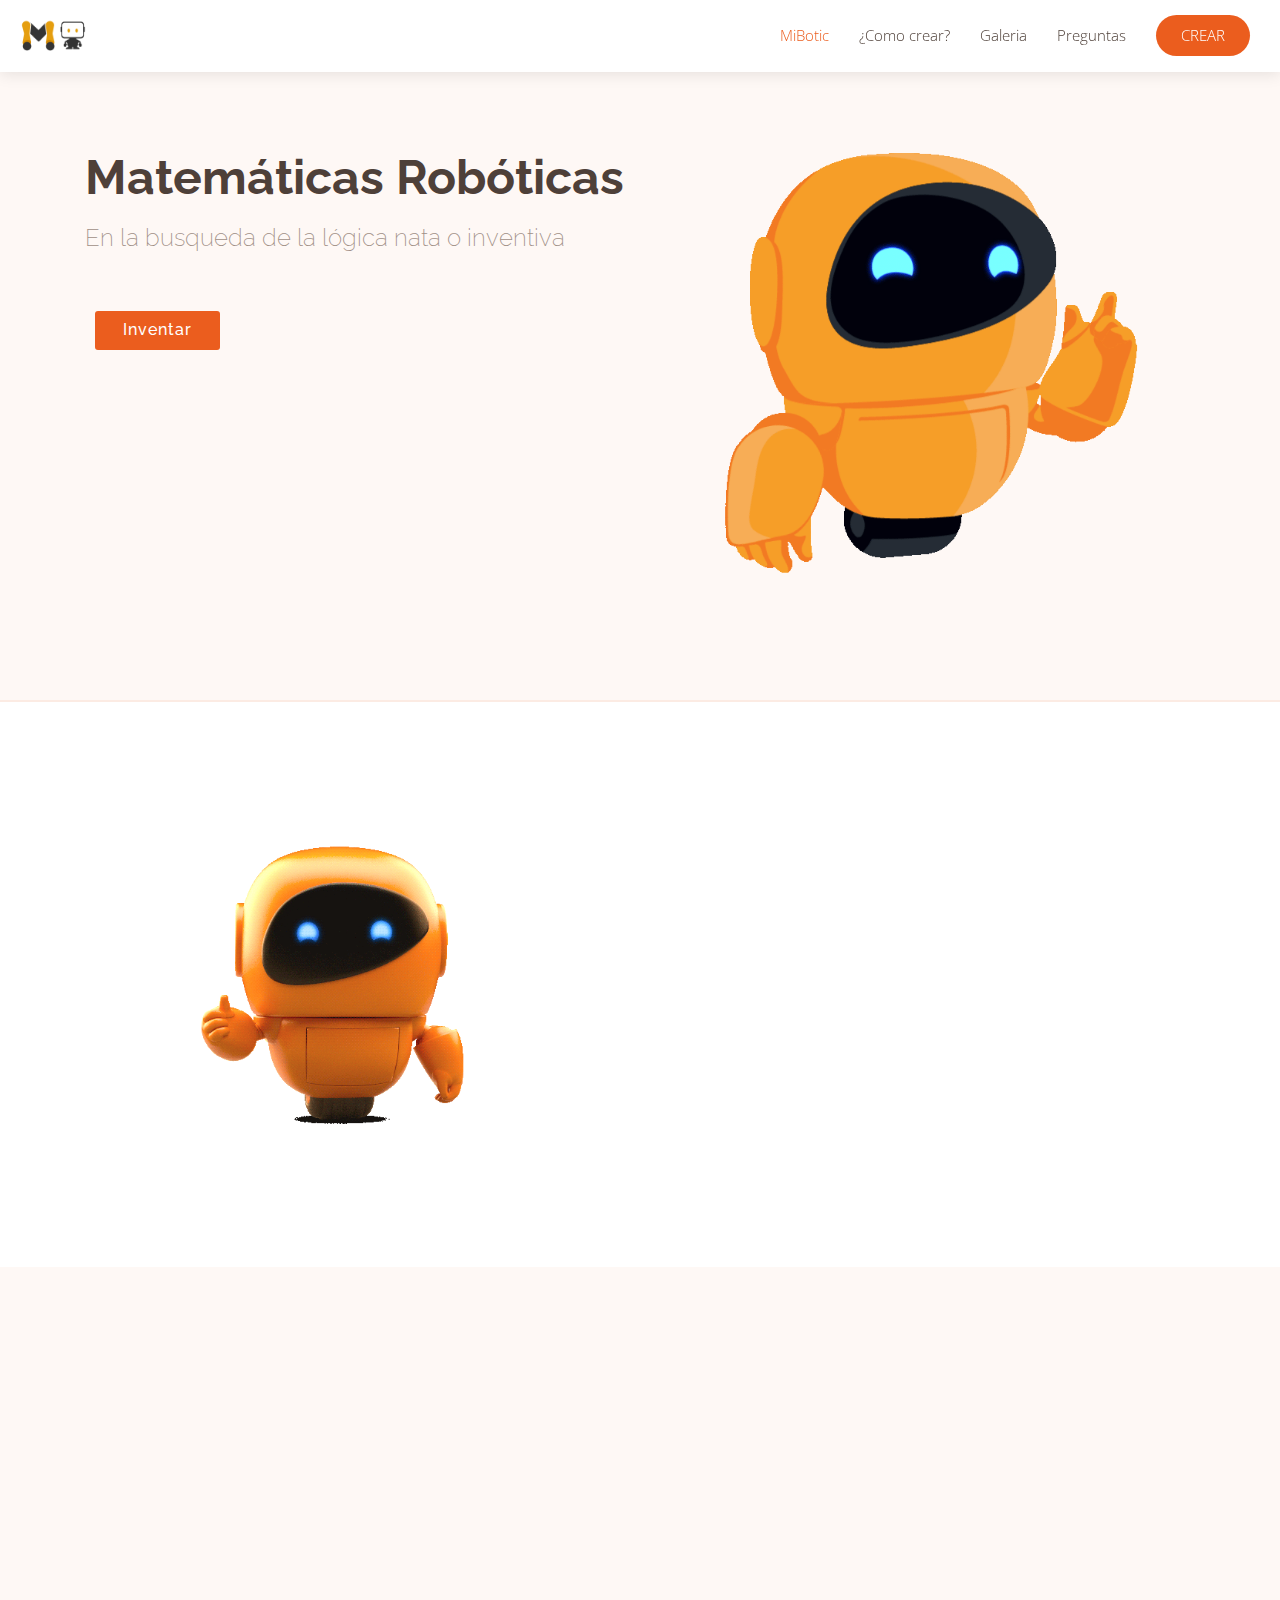
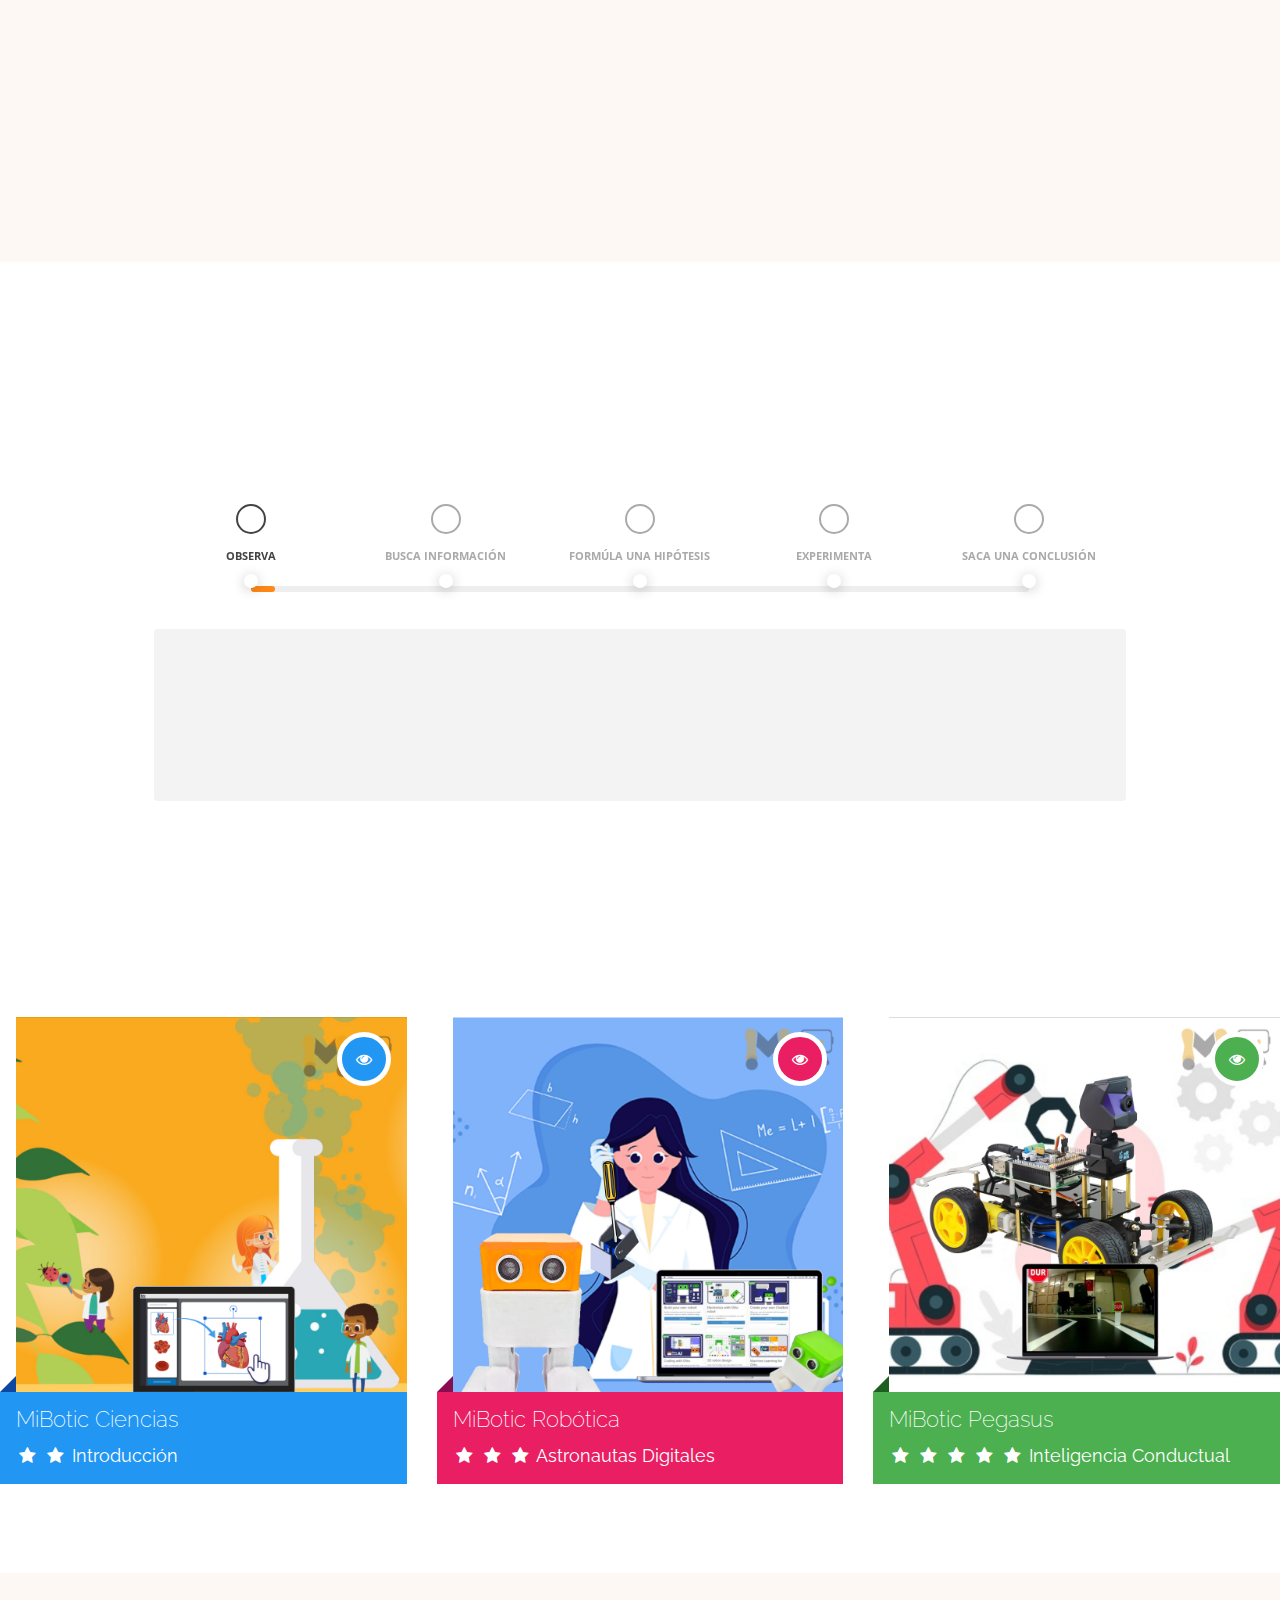
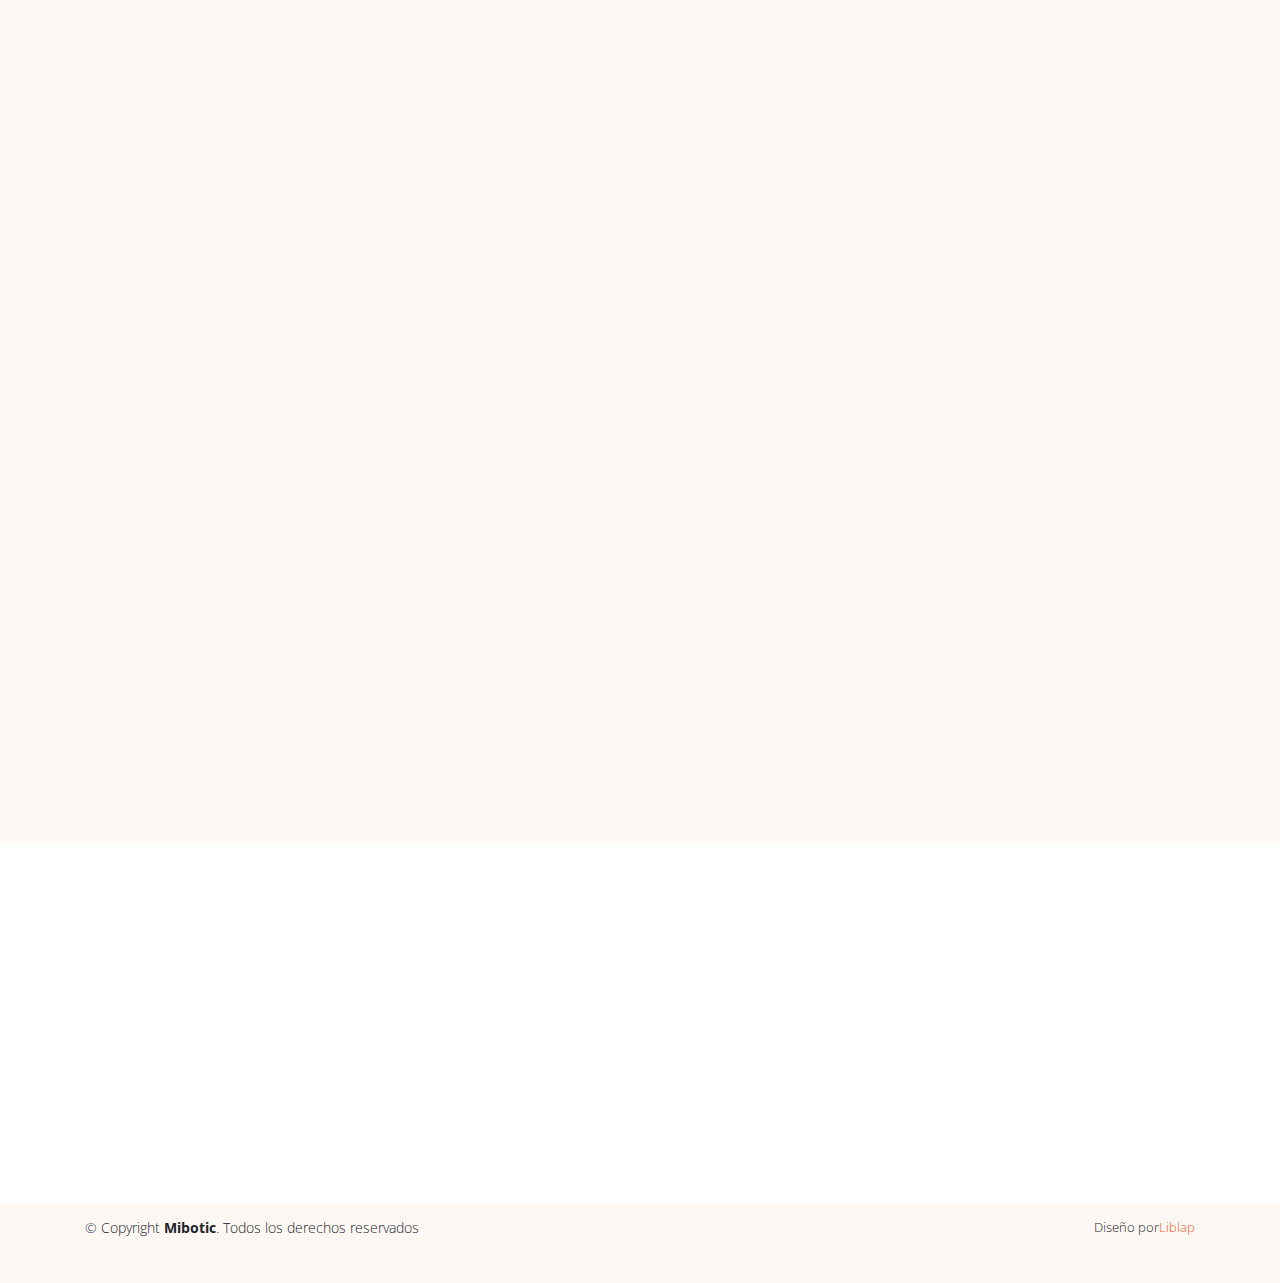
==== commit 1d3d0c48: "final" ====
--- a/index.html
+++ b/index.html
@@ -1,5 +1,5 @@
 <!DOCTYPE html>
-<html lang="en">
+<html lang="eS">
 
 <head>
   <meta charset="utf-8">
@@ -23,6 +23,8 @@
   <link href="assets/vendor/venobox/venobox.css" rel="stylesheet">
   <link href="assets/vendor/owl.carousel/assets/owl.carousel.min.css" rel="stylesheet">
   <link href="assets/vendor/aos/aos.css" rel="stylesheet">
+   <link rel='stylesheet' href='https://cdnjs.cloudflare.com/ajax/libs/font-awesome/4.2.0/css/font-awesome.min.css'>
+<link rel='stylesheet' href='https://maxcdn.bootstrapcdn.com/bootstrap/3.3.4/css/bootstrap.min.css'><link rel="stylesheet" href="./style.css">
 
   <!-- Template Main CSS File -->
   <link href="assets/css/style.css" rel="stylesheet">
@@ -77,12 +79,11 @@
       <nav class="nav-menu d-none d-lg-block">
         <ul>
           <li class="active"><a href="#header">MiBotic</a></li>
-          <li><a href="#about">Nosotros</a></li>
-          <li><a href="#portfolio">ROBOTS</a></li>
-
-          <li><a href="#contact">Contacto</a></li>
-
-          <li class="get-started"><a href="#about">Empezar</a></li>
+          <li><a href="#robots">¿Como crear?</a></li>
+          <li><a href="https://mibot.liblap.com/galeria">Galeria</a></li>
+          <li><a href="#faq">Preguntas</a></li>
+
+          <li class="get-started"><a href="https://mibot.liblap.com/crear">CREAR</a></li>
         </ul>
       </nav><!-- .nav-menu -->
 
@@ -98,7 +99,8 @@
         	<h1> </h1>
         	<h1> </h1>
         	<h1> </h1>
-        	<h1>  </h1>
+        	<h1> </h1>
+            <img src="assets/img/book.jpg" class="img-fluid animated" alt="">
           <h1>Matemáticas Robóticas</h1>
           <h2>En la busqueda de la lógica nata o inventiva</h2>
           <a href="#about" class="btn-get-started scrollto">Inventar</a>
@@ -190,12 +192,12 @@
 
       </div>
     </section><!-- End Services Section -->
-    <section>
-
+
+    <section id="robots" class="portafolio">
 
         <div class="section-title" data-aos="fade-up">
           <h2>Método Científico</h2>
-          <p></p>
+          <p>¿Como crear un robot?</p>
         </div>
 <div class="process-wrapper">
 <div id="progress-bar-container">
@@ -245,561 +247,148 @@
 	</div>
 	</div>
 </div>
-
+</section>
+<section>
+  <div class="section-title" data-aos="fade-up">
+          <h2>MiBotic Robots</h2>
+          <p></p>
+        </div>
+<div class="row active-with-click">
+
+        <div class="col-md-4 col-sm-6 col-xs-12">
+            <article class="material-card Blue">
+
+                <h2>
+                    <span>MiBotic Ciencias</span>
+                    <strong>
+                        <i class="fa fa-fw fa-star"></i>
+                        <i class="fa fa-fw fa-star"></i>
+                        Introducción
+                    </strong>
+                </h2>
+                <div class="mc-content">
+                    <div class="img-container">
+                        <img class="img-responsive" src="assets/img/ciencia.jpg">
+                    </div>
+                    <div class="mc-description">
+                    Este curso está dirigido a niños de 5 a 15 años
+                    <h4>INCLUYE:</h4>
+                    <li>Kit de Ciencias</li>
+                    <li>Laboratorio virtual</li>
+                    <h4>$500 MXN</h4>
+
+                    </div>
+                </div>
+                <a class="mc-btn-action">
+                    <i class="fa fa-eye"></i>
+                </a>
+                <div class="mc-footer">
+                    <h4>
+                        Ingresa a:
+                    </h4>
+                    <a class="fa fa-fw fa-cube"></a>
+                    <a class="fa fa-fw fa-money"></a>
+                    <a class="fa fa-fw fa-play"></a>
+                </div>
+            </article>
+        </div>
+        <div class="col-md-4 col-sm-6 col-xs-12">
+            <article class="material-card Pink">
+                <h2>
+                    <span>MiBotic Robótica</span>
+                    <strong>
+                        <i class="fa fa-fw fa-star"></i>
+                        <i class="fa fa-fw fa-star"></i>
+                        <i class="fa fa-fw fa-star"></i>
+                        Astronautas Digitales
+                    </strong>
+                </h2>
+                <div class="mc-content">
+                    <div class="img-container">
+                        <img class="img-responsive" src="assets/img/otto.jpg">
+                    </div>
+                    <div class="mc-description">
+                    	Este curso está dirigido a niños de 6 a 100 años
+                    <h4>INCLUYE:</h4>
+                   <li> Kit de Robótica OTTO </li>
+                    <li>Laboratorio virtual y Diseño 3D</li>
+
+                   <h4>$2500 MXN</h4>
+
+                    </div>
+                </div>
+                <a class="mc-btn-action">
+                    <i class="fa fa-eye"></i>
+                </a>
+                <div class="mc-footer">
+                    <h4>
+                        Ingresa a:
+                    </h4>
+                    <a class="fa fa-fw fa-cube"></a>
+                    <a class="fa fa-fw fa-money"></a>
+                    <a class="fa fa-fw fa-book"></a>
+                    <a class="fa fa-fw fa-user"></a>
+                    <a class="fa fa-fw fa-play"></a>
+                </div>
+            </article>
+        </div>
+        <div class="col-md-4 col-sm-6 col-xs-12">
+            <article class="material-card Green">
+                <h2>
+                    <span>MiBotic Pegasus</span>
+                    <strong>
+                        <i class="fa fa-fw fa-star"></i>
+                         <i class="fa fa-fw fa-star"></i>
+                          <i class="fa fa-fw fa-star"></i>
+                           <i class="fa fa-fw fa-star"></i>
+                            <i class="fa fa-fw fa-star"></i>
+                       Inteligencia Conductual
+                    </strong>
+                </h2>
+                <div class="mc-content">
+                    <div class="img-container">
+                        <img class="img-responsive" src="assets/img/pegasus.jpg">
+                    </div>
+                    <div class="mc-description">
+                    <p> Este curso está dirigido a estudiantes apartir de 15 años </p>
+                    <h4>INCLUYE:</h4>
+                    <li> Kit Raspberry Self Drive Car</li>
+                    <li> Curso de Aprendizaje Reforzado</li>
+                    <li> Laboratorio Virtual con 3 usuarios</l>
+                    <h4>$4500 MXN</h4>
+                    </div>
+                </div>
+                <a class="mc-btn-action">
+                    <i class="fa fa-eye"></i>
+                </a>
+                <div class="mc-footer">
+                    <h4>
+                        Ingresa a:
+                    </h4>
+                     <a class="fa fa-fw fa-cube"></a>
+                    <a class="fa fa-fw fa-money"></a>
+                    <a class="fa fa-fw fa-book"></a>
+                    <a class="fa fa-fw fa-users"></a>
+                    <a class="fa fa-fw fa-play"></a>
+
+                </div>
+            </article>
+        </div>
+
+        </div>
+        </section>
 <!-- partial -->
   <script src='https://cdnjs.cloudflare.com/ajax/libs/jquery/3.2.1/jquery.min.js'></script>
 <script src='https://cdnjs.cloudflare.com/ajax/libs/jqueryui/1.12.1/jquery-ui.min.js'></script><script  src="./script.js"></script>
 </section>
     <!-- ======= Portfolio Section ======= -->
-    <section id="portfolio" class="portfolio">
-      <div class="container">
-        <div class="row" data-aos="fade-up" data-aos-delay="100">
-          <div class="col-lg-12">
-            <ul id="portfolio-flters">
-            <li data-filter=".filter-edu" class="filter-active" >Todos</li>
-              <li data-filter=".filter-android">Humanoides</li>
-              <li data-filter=".filter-car">Robot Cars</li>
-              <li data-filter=".filter-biped">Bípedos</li>
-              <li data-filter=".filter-cuadrus" >Cuadrúpedos</li>
-              <li data-filter=".filter-edu"  >Kits Educativos</li>
-              <li data-filter=".filter-dron" >Drones</li>
-
-
-            </ul>
-          </div>
-        </div>
-
-        <div class="row portfolio-container" data-aos="fade-up" data-aos-delay="200">
-
-          <div class="col-lg-4 col-md-6 portfolio-item filter-android">
-            <div class="portfolio-wrap">
-              <img src="assets/img/portfolio/poppy.png" class="img-fluid" alt="">
-              <div class="portfolio-links">
-                <a href="assets/img/portfolio/poppy.png" data-gall="portfolioGallery" class="venobox" title="Poppy Robot"><i class="icofont-plus-circle"></i></a>
-                <a href="#" title="More Details"><i class="icofont-link"></i></a>
-              </div>
-              <div class="portfolio-info">
-                <h4>Poppy</h4>
-                <p>Humanoide</p>
-              </div>
-            </div>
-          </div>
-
-          <div class="col-lg-4 col-md-6 portfolio-item filter-android">
-            <div class="portfolio-wrap">
-              <img src="assets/img/portfolio/icub.jpg" class="img-fluid" alt="">
-              <div class="portfolio-links">
-                <a href="assets/img/portfolio/icub.jpg" data-gall="portfolioGallery" class="venobox" title="iCub Robot"><i class="icofont-plus-circle"></i></a>
-                <a href="#" title="More Details"><i class="icofont-link"></i></a>
-              </div>
-              <div class="portfolio-info">
-                <h4>iCub</h4>
-                <p>Humanoide</p>
-              </div>
-            </div>
-          </div>
-
-          <div class="col-lg-4 col-md-6 portfolio-item filter-android">
-            <div class="portfolio-wrap">
-              <img src="assets/img/portfolio/inmoov.jpg" class="img-fluid" alt="">
-              <div class="portfolio-links">
-                <a href="assets/img/portfolio/inmoov.jpg" data-gall="portfolioGallery" class="venobox" title="INMOOV ROBOT"><i class="icofont-plus-circle"></i></a>
-                <a href="#" title="More Details"><i class="icofont-link"></i></a>
-              </div>
-              <div class="portfolio-info">
-                <h4>Inmoov</h4>
-                <p>Humanoide</p>
-              </div>
-            </div>
-          </div>
-
-          <div class="col-lg-4 col-md-6 portfolio-item filter-android">
-            <div class="portfolio-wrap">
-              <img src="assets/img/portfolio/dimitri.png" class="img-fluid" alt="">
-              <div class="portfolio-links">
-                <a href="assets/img/portfolio/dimitri.png" data-gall="portfolioGallery" class="venobox" title="DIMITRI ROBOT"><i class="icofont-plus-circle"></i></a>
-                <a href="#" title="More Details"><i class="icofont-link"></i></a>
-              </div>
-              <div class="portfolio-info">
-                <h4>Dimitri</h4>
-                <p>Humanoide</p>
-              </div>
-            </div>
-          </div>
-
-          <div class="col-lg-4 col-md-6 portfolio-item filter-android">
-            <div class="portfolio-wrap">
-              <img src="assets/img/portfolio/igus.jpg" class="img-fluid" alt="">
-              <div class="portfolio-links">
-                <a href="assets/img/portfolio/igus.jpg" data-gall="portfolioGallery" class="venobox" title="IGUS ROBOT"><i class="icofont-plus-circle"></i></a>
-                <a href="#" title="More Details"><i class="icofont-link"></i></a>
-              </div>
-              <div class="portfolio-info">
-                <h4>Igus</h4>
-                <p>Humanoide</p>
-              </div>
-            </div>
-          </div>
-
-
-
-          <div class="col-lg-4 col-md-6 portfolio-item filter-android">
-            <div class="portfolio-wrap">
-              <img src="assets/img/portfolio/yanshe.jpg" class="img-fluid" alt="">
-              <div class="portfolio-links">
-                <a href="assets/img/portfolio/yanshe.jpg" data-gall="portfolioGallery" class="venobox" title="YANSHEE ROBOT"><i class="icofont-plus-circle"></i></a>
-                <a href="#" title="More Details"><i class="icofont-link"></i></a>
-              </div>
-              <div class="portfolio-info">
-                <h4>Yanshee</h4>
-                <p>Humanoides</p>
-              </div>
-            </div>
-          </div>
-
-          <div class="col-lg-4 col-md-6 portfolio-item filter-popu">
-            <div class="portfolio-wrap">
-              <img src="assets/img/portfolio/ottorobot.jpg" class="img-fluid" alt="">
-              <div class="portfolio-links">
-                <a href="assets/img/portfolio/ottorobot.jpg" data-gall="portfolioGallery" class="venobox" title="OTTO ROBOT"><i class="icofont-plus-circle"></i></a>
-                <a href="#" title="More Details"><i class="icofont-link"></i></a>
-              </div>
-              <div class="portfolio-info">
-                <h4>Otto</h4>
-                <p>Bípedo</p>
-              </div>
-            </div>
-          </div>
-
-          <div class="col-lg-4 col-md-6 portfolio-item filter-biped">
-            <div class="portfolio-wrap">
-              <img src="assets/img/portfolio/nano.jpg" class="img-fluid" alt="">
-              <div class="portfolio-links">
-                <a href="assets/img/portfolio/nano.jpg" data-gall="portfolioGallery" class="venobox" title="NANO ROBOT"><i class="icofont-plus-circle"></i></a>
-                <a href="#" title="More Details"><i class="icofont-link"></i></a>
-              </div>
-              <div class="portfolio-info">
-                <h4>Nano Arduino</h4>
-                <p>Bípedo</p>
-              </div>
-            </div>
-          </div>
-
-          <div class="col-lg-4 col-md-6 portfolio-item filter-biped">
-            <div class="portfolio-wrap">
-              <img src="assets/img/portfolio/arduinobiped.jpg" class="img-fluid" alt="">
-              <div class="portfolio-links">
-                <a href="assets/img/portfolio/arduinobiped.jpg" data-gall="portfolioGallery" class="venobox" title="ARDUINO BI ROBOT"><i class="icofont-plus-circle"></i></a>
-                <a href="#" title="More Details"><i class="icofont-link"></i></a>
-              </div>
-              <div class="portfolio-info">
-                <h4>Arduino Bi</h4>
-                <p>Bípedo</p>
-              </div>
-            </div>
-          </div>
-
-            <div class="col-lg-4 col-md-6 portfolio-item filter-biped">
-            <div class="portfolio-wrap">
-              <img src="assets/img/portfolio/gogsybot.jpg" class="img-fluid" alt="">
-              <div class="portfolio-links">
-                <a href="assets/img/portfolio/gogsybot.jpg" data-gall="portfolioGallery" class="venobox" title="GOGSY ROBOT"><i class="icofont-plus-circle"></i></a>
-                <a href="#" title="More Details"><i class="icofont-link"></i></a>
-              </div>
-              <div class="portfolio-info">
-                <h4>Gogsy</h4>
-                <p>Bípedo</p>
-              </div>
-            </div>
-          </div>
-
-            <div class="col-lg-4 col-md-6 portfolio-item filter-biped">
-            <div class="portfolio-wrap">
-              <img src="assets/img/portfolio/titorobot.jpg" class="img-fluid" alt="">
-              <div class="portfolio-links">
-                <a href="assets/img/portfolio/titorobot.jpg" data-gall="portfolioGallery" class="venobox" title="TITO ROBOT"><i class="icofont-plus-circle"></i></a>
-                <a href="#" title="More Details"><i class="icofont-link"></i></a>
-              </div>
-              <div class="portfolio-info">
-                <h4>Tito</h4>
-                <p>Bípedo</p>
-              </div>
-            </div>
-          </div>
-
-          <div class="col-lg-4 col-md-6 portfolio-item filter-biped">
-            <div class="portfolio-wrap">
-              <img src="assets/img/portfolio/bipedarduino.jpg" class="img-fluid" alt="">
-              <div class="portfolio-links">
-                <a href="assets/img/portfolio/bipedarduino.jpg" data-gall="portfolioGallery" class="venobox" title="ARDUINO BIPEDO"><i class="icofont-plus-circle"></i></a>
-                <a href="#" title="More Details"><i class="icofont-link"></i></a>
-              </div>
-              <div class="portfolio-info">
-                <h4>Arduino Bibot</h4>
-                <p>Bípedo</p>
-              </div>
-            </div>
-          </div>
-
-          <div class="col-lg-4 col-md-6 portfolio-item filter-cuadrus">
-            <div class="portfolio-wrap">
-              <img src="assets/img/portfolio/gorillabot.jpg" class="img-fluid" alt="">
-              <div class="portfolio-links">
-                <a href="assets/img/portfolio/gorillabot.jpg" data-gall="portfolioGallery" class="venobox" title="GORILLA ROBOT"><i class="icofont-plus-circle"></i></a>
-                <a href="#" title="More Details"><i class="icofont-link"></i></a>
-              </div>
-              <div class="portfolio-info">
-                <h4>Gorillabot</h4>
-                <p>Cuadrúpedo</p>
-              </div>
-            </div>
-          </div>
-
-          <div class="col-lg-4 col-md-6 portfolio-item filter-cuadrus">
-            <div class="portfolio-wrap">
-              <img src="assets/img/portfolio/goodboyrobot.jpg" class="img-fluid" alt="">
-              <div class="portfolio-links">
-                <a href="assets/img/portfolio/goodboyrobot.jpg" data-gall="portfolioGallery" class="venobox" title="GOODBOY ROBOT"><i class="icofont-plus-circle"></i></a>
-                <a href="#" title="More Details"><i class="icofont-link"></i></a>
-              </div>
-              <div class="portfolio-info">
-                <h4>Goodboy</h4>
-                <p>Cuadrúpedo</p>
-              </div>
-            </div>
-          </div>
-
-          <div class="col-lg-4 col-md-6 portfolio-item filter-popu">
-            <div class="portfolio-wrap">
-              <img src="assets/img/portfolio/mitcheetah.jpg" class="img-fluid" alt="">
-              <div class="portfolio-links">
-                <a href="assets/img/portfolio/micheetah.jpg" data-gall="portfolioGallery" class="venobox" title="CHEETAH ROBOT"><i class="icofont-plus-circle"></i></a>
-                <a href="#" title="More Details"><i class="icofont-link"></i></a>
-              </div>
-              <div class="portfolio-info">
-                <h4>Cheetah</h4>
-                <p>Raspeberry Pi</p>
-              </div>
-            </div>
-          </div>
-
-          <div class="col-lg-4 col-md-6 portfolio-item filter-cuadrus">
-            <div class="portfolio-wrap">
-              <img src="assets/img/portfolio/spotmicro.jpg" class="img-fluid" alt="">
-              <div class="portfolio-links">
-                <a href="assets/img/portfolio/spotmicro.jpg" data-gall="portfolioGallery" class="venobox" title="SPOTMICRO ROBOT"><i class="icofont-plus-circle"></i></a>
-                <a href="#" title="More Details"><i class="icofont-link"></i></a>
-              </div>
-              <div class="portfolio-info">
-                <h4>Spotmicro</h4>
-                <p>Comercial</p>
-              </div>
-            </div>
-          </div>
-
-          <div class="col-lg-4 col-md-6 portfolio-item filter-cuadrus">
-            <div class="portfolio-wrap">
-              <img src="assets/img/portfolio/fenrir.png" class="img-fluid" alt="">
-              <div class="portfolio-links">
-                <a href="assets/img/portfolio/fenrir.png" data-gall="portfolioGallery" class="venobox" title="FENRIR ROBOT"><i class="icofont-plus-circle"></i></a>
-                <a href="#" title="More Details"><i class="icofont-link"></i></a>
-              </div>
-              <div class="portfolio-info">
-                <h4>Fenrir</h4>
-                <p>Raspberry Pi</p>
-              </div>
-            </div>
-          </div>
-
-<div class="col-lg-4 col-md-6 portfolio-item filter-cuadrus">
-            <div class="portfolio-wrap">
-              <img src="assets/img/portfolio/turtlerobot.jpg" class="img-fluid" alt="">
-              <div class="portfolio-links">
-                <a href="assets/img/portfolio/turtlerobot.jpg" data-gall="portfolioGallery" class="venobox" title="TURTLE ROBOT"><i class="icofont-plus-circle"></i></a>
-                <a href="#" title="More Details"><i class="icofont-link"></i></a>
-              </div>
-              <div class="portfolio-info">
-                <h4>Turtlebot</h4>
-                <p>Raspberry Pi</p>
-              </div>
-            </div>
-          </div>
-
-
-        <div class="col-lg-4 col-md-6 portfolio-item filter-car">
-            <div class="portfolio-wrap">
-              <img src="assets/img/portfolio/raspberrycarr.jpg" class="img-fluid" alt="">
-              <div class="portfolio-links">
-                <a href="assets/img/portfolio/raspberrycarr.jpg" data-gall="portfolioGallery" class="venobox" title="TURTLE CAR"><i class="icofont-plus-circle"></i></a>
-                <a href="#" title="More Details"><i class="icofont-link"></i></a>
-              </div>
-              <div class="portfolio-info">
-                <h4>Turtlebot Car</h4>
-                <p>Raspberry Pi</p>
-              </div>
-            </div>
-          </div>
-
-
-        <div class="col-lg-4 col-md-6 portfolio-item filter-car">
-            <div class="portfolio-wrap">
-              <img src="assets/img/portfolio/donkeycar.jpg" class="img-fluid" alt="">
-              <div class="portfolio-links">
-                <a href="assets/img/portfolio/donkeycar.jpg" data-gall="portfolioGallery" class="venobox" title="Car Robot"><i class="icofont-plus-circle"></i></a>
-                <a href="#" title="More Details"><i class="icofont-link"></i></a>
-              </div>
-              <div class="portfolio-info">
-                <h4>Donkey Car</h4>
-                <p>Arduino</p>
-              </div>
-            </div>
-          </div>
-
-        <div class="col-lg-4 col-md-6 portfolio-item filter-car">
-            <div class="portfolio-wrap">
-              <img src="assets/img/portfolio/corobotspark.jpg" class="img-fluid" alt="">
-              <div class="portfolio-links">
-                <a href="assets/img/portfolio/corobotspark.jpg" data-gall="portfolioGallery" class="venobox" title="COROBOTSPARK"><i class="icofont-plus-circle"></i></a>
-                <a href="#" title="More Details"><i class="icofont-link"></i></a>
-              </div>
-              <div class="portfolio-info">
-                <h4>Corobot Spark</h4>
-                <p>Raspberry Pi</p>
-              </div>
-            </div>
-          </div>
-
-        <div class="col-lg-4 col-md-6 portfolio-item filter-car">
-            <div class="portfolio-wrap">
-              <img src="assets/img/portfolio/husarion.jpg" class="img-fluid" alt="">
-              <div class="portfolio-links">
-                <a href="assets/img/portfolio/husarion.jpg" data-gall="portfolioGallery" class="venobox" title="HUSARION ROBOT"><i class="icofont-plus-circle"></i></a>
-                <a href="#" title="More Details"><i class="icofont-link"></i></a>
-              </div>
-              <div class="portfolio-info">
-                <h4>Husarion</h4>
-                <p>Comercial</p>
-              </div>
-            </div>
-          </div>
-
-            <div class="col-lg-4 col-md-6 portfolio-item filter-car">
-            <div class="portfolio-wrap">
-              <img src="assets/img/portfolio/carr.jpg" class="img-fluid" alt="">
-              <div class="portfolio-links">
-                <a href="assets/img/portfolio/carr.jpg" data-gall="portfolioGallery" class="venobox" title="CAR ROBOT"><i class="icofont-plus-circle"></i></a>
-                <a href="#" title="More Details"><i class="icofont-link"></i></a>
-              </div>
-              <div class="portfolio-info">
-                <h4>Car Robot</h4>
-                <p>Arduino</p>
-              </div>
-            </div>
-          </div>
-
-
-
-            <div class="col-lg-4 col-md-6 portfolio-item filter-car">
-            <div class="portfolio-wrap">
-              <img src="assets/img/portfolio/balancin.jpg" class="img-fluid" alt="">
-              <div class="portfolio-links">
-                <a href="assets/img/portfolio/balancin.jpg" data-gall="portfolioGallery" class="venobox" title="BALANCIN ROBOT"><i class="icofont-plus-circle"></i></a>
-                <a href="#" title="More Details"><i class="icofont-link"></i></a>
-              </div>
-              <div class="portfolio-info">
-                <h4>Balancin</h4>
-                <p>Raspberry Pi</p>
-              </div>
-            </div>
-          </div>
-
-
-          <div class="col-lg-4 col-md-6 portfolio-item filter-edu">
-            <div class="portfolio-wrap">
-              <img src="assets/img/portfolio/perrobot.jpg" class="img-fluid" alt="">
-              <div class="portfolio-links">
-                <a href="assets/img/portfolio/perrobot.jpg" data-gall="portfolioGallery" class="venobox" title="PERRO ROBOT LEGO"><i class="icofont-plus-circle"></i></a>
-                <a href="#" title="More Details"><i class="icofont-link"></i></a>
-              </div>
-              <div class="portfolio-info">
-                <h4>Perro Robot</h4>
-                <p>Lego Mindstorms Ev3 Educatión</p>
-              </div>
-            </div>
-          </div>
-
-
-
-          <div class="col-lg-4 col-md-6 portfolio-item filter-edu">
-            <div class="portfolio-wrap">
-              <img src="assets/img/portfolio/robotikid.jpeg" class="img-fluid" alt="">
-              <div class="portfolio-links">
-                <a href="assets/img/portfolio/robotikid.jpeg" data-gall="portfolioGallery" class="venobox" title="KIT ARDUINO EDUCATIVO"><i class="icofont-plus-circle"></i></a>
-                <a href="#" title="More Details"><i class="icofont-link"></i></a>
-              </div>
-              <div class="portfolio-info">
-                <h4>Kit Arduino para niños</h4>
-                <p>Arduino</p>
-              </div>
-            </div>
-          </div>
-
-          <div class="col-lg-4 col-md-6 portfolio-item filter-edu">
-            <div class="portfolio-wrap">
-              <img src="assets/img/portfolio/alacran.jpg" class="img-fluid" alt="">
-              <div class="portfolio-links">
-                <a href="assets/img/portfolio/alacran.jpg" data-gall="portfolioGallery" class="venobox" title="MAKEBLOCK ROBOT"><i class="icofont-plus-circle"></i></a>
-                <a href="#" title="More Details"><i class="icofont-link"></i></a>
-              </div>
-              <div class="portfolio-info">
-                <h4>Makeblock</h4>
-                <p>Arduino</p>
-              </div>
-            </div>
-          </div>
-
-          <div class="col-lg-4 col-md-6 portfolio-item filter-edu">
-            <div class="portfolio-wrap">
-              <img src="assets/img/portfolio/creakit.jpg" class="img-fluid" alt="">
-              <div class="portfolio-links">
-                <a href="assets/img/portfolio/creakit.jpg" data-gall="portfolioGallery" class="venobox" title="CREA KIT"><i class="icofont-plus-circle"></i></a>
-                <a href="#" title="More Details"><i class="icofont-link"></i></a>
-              </div>
-              <div class="portfolio-info">
-                <h4>Crea tu propio Kit</h4>
-                <p>Arduino</p>
-              </div>
-            </div>
-          </div>
-
-          <div class="col-lg-4 col-md-6 portfolio-item filter-edu">
-            <div class="portfolio-wrap">
-              <img src="assets/img/portfolio/cienciverde.jpg" class="img-fluid" alt="">
-              <div class="portfolio-links">
-                <a href="assets/img/portfolio/cienciverde.jpg" data-gall="portfolioGallery" class="venobox" title="CIENCIA VERDE"><i class="icofont-plus-circle"></i></a>
-                <a href="#" title="More Details"><i class="icofont-link"></i></a>
-              </div>
-              <div class="portfolio-info">
-                <h4>Kit Ciencia Verde</h4>
-                <p>Circuitos I</p>
-              </div>
-            </div>
-          </div>
-
-          <div class="col-lg-4 col-md-6 portfolio-item filter-edu">
-            <div class="portfolio-wrap">
-              <img src="assets/img/portfolio/brazo.jpg" class="img-fluid" alt="">
-              <div class="portfolio-links">
-                <a href="assets/img/portfolio/brazo.jpg" data-gall="portfolioGallery" class="venobox" title="BRAZO ROBOT"><i class="icofont-plus-circle"></i></a>
-                <a href="#" title="More Details"><i class="icofont-link"></i></a>
-              </div>
-              <div class="portfolio-info">
-                <h4>Brazo Robot</h4>
-                <p>Arduino</p>
-              </div>
-            </div>
-          </div>
-
-
-          <div class="col-lg-4 col-md-6 portfolio-item filter-dron">
-            <div class="portfolio-wrap">
-              <img src="assets/img/portfolio/drone_refo.jpg" class="img-fluid" alt="">
-              <div class="portfolio-links">
-                <a href="assets/img/portfolio/drone_refo.jpg" data-gall="portfolioGallery" class="venobox" title="DRONE REFORESTACIÓN"><i class="icofont-plus-circle"></i></a>
-                <a href="#" title="More Details"><i class="icofont-link"></i></a>
-              </div>
-              <div class="portfolio-info">
-                <h4>DRON REFORESTACIÓN</h4>
-                <p>Arduino</p>
-              </div>
-            </div>
-          </div>
-
-
-
-          <div class="col-lg-4 col-md-6 portfolio-item filter-dron">
-            <div class="portfolio-wrap">
-              <img src="assets/img/portfolio/droneubuntu.png" class="img-fluid" alt="">
-              <div class="portfolio-links">
-                <a href="assets/img/portfolio/droneubuntu.png" data-gall="portfolioGallery" class="venobox" title="BRONE UBUNTU"><i class="icofont-plus-circle"></i></a>
-                <a href="#" title="More Details"><i class="icofont-link"></i></a>
-              </div>
-              <div class="portfolio-info">
-                <h4>Drone Ubuntu</h4>
-                <p>Ubuntu</p>
-              </div>
-            </div>
-          </div>
-
-
-          <div class="col-lg-4 col-md-6 portfolio-item filter-dron">
-            <div class="portfolio-wrap">
-              <img src="assets/img/portfolio/dronefpga.jpg" class="img-fluid" alt="">
-              <div class="portfolio-links">
-                <a href="assets/img/portfolio/dronefpga.jpg" data-gall="portfolioGallery" class="venobox" title="DRONE FPGA"><i class="icofont-plus-circle"></i></a>
-                <a href="#" title="More Details"><i class="icofont-link"></i></a>
-              </div>
-              <div class="portfolio-info">
-                <h4>Drone FPGA</h4>
-                <p>FPGA</p>
-              </div>
-            </div>
-          </div>
-
-
-          <div class="col-lg-4 col-md-6 portfolio-item filter-dron">
-            <div class="portfolio-wrap">
-              <img src="assets/img/portfolio/dronedelivery.jpg" class="img-fluid" alt="">
-              <div class="portfolio-links">
-                <a href="assets/img/portfolio/dronedelivery.jpg" data-gall="portfolioGallery" class="venobox" title="DRONE DELIVERY"><i class="icofont-plus-circle"></i></a>
-                <a href="#" title="More Details"><i class="icofont-link"></i></a>
-              </div>
-              <div class="portfolio-info">
-                <h4>Drone Delivery</h4>
-                <p>Arduino</p>
-              </div>
-            </div>
-          </div>
-
-
-          <div class="col-lg-4 col-md-6 portfolio-item filter-dron">
-            <div class="portfolio-wrap">
-              <img src="assets/img/portfolio/dronos.jpg" class="img-fluid" alt="">
-              <div class="portfolio-links">
-                <a href="assets/img/portfolio/dronos.jpg" data-gall="portfolioGallery" class="venobox" title="DRONOS"><i class="icofont-plus-circle"></i></a>
-                <a href="#" title="More Details"><i class="icofont-link"></i></a>
-              </div>
-              <div class="portfolio-info">
-                <h4>DRONOS</h4>
-                <p>Arduino</p>
-              </div>
-            </div>
-          </div>
-
-
-          <div class="col-lg-4 col-md-6 portfolio-item filter-dron">
-            <div class="portfolio-wrap">
-              <img src="assets/img/portfolio/drone_ala.jpg" class="img-fluid" alt="">
-              <div class="portfolio-links">
-                <a href="assets/img/portfolio/drone_ala.jpg" data-gall="portfolioGallery" class="venobox" title="DRON ALA"><i class="icofont-plus-circle"></i></a>
-                <a href="#" title="More Details"><i class="icofont-link"></i></a>
-              </div>
-              <div class="portfolio-info">
-                <h4>DRON ALA</h4>
-                <p>Arduino</p>
-              </div>
-            </div>
-          </div>
-
-      </div>
-    </section><!-- End Portfolio Section -->
 
     <!-- ======= F.A.Q Section ======= -->
     <section id="faq" class="faq section-bg">
       <div class="container">
 
         <div class="section-title" data-aos="fade-up">
-          <h2>F.A.Q</h2>
+          <h2>Preguntas Frecuentes</h2>
           <p></p>
         </div>
 
@@ -817,7 +406,9 @@
             <a data-toggle="collapse" href="#faq2" class="collapsed">¿Cuales son sus precios? <i class="icofont-simple-up"></i></a>
             <div id="faq2" class="collapse" data-parent=".faq-list">
               <p>
-             También creemos que la tecnología robótica es para todos, contamos con kits gratuitos para aquellos que no pueden costearse un taller, además becamos a los de excelencia.
+            Kit Ciencias $499 MXN
+            Kit Robótica $1299 MXN
+            Kit Pegasus  $4899 MXN
               </p>
             </div>
           </li>
@@ -826,36 +417,25 @@
             <a data-toggle="collapse" href="#faq3" class="collapsed">¿Como registro a mi hijo? <i class="icofont-simple-up"></i></a>
             <div id="faq3" class="collapse" data-parent=".faq-list">
               <p>
-                 Contamos con un sistema de registro en línea donde puedes hacerlo gratuitamente.
+                 Contamos con un sistema de registro en línea donde puedes hacerlo directamente a nuestro chat de messenger, registralo gratis.
               </p>
             </div>
           </li>
 
           <li data-aos="fade-up" data-aos-delay="500">
-            <a data-toggle="collapse" href="#faq5" class="collapsed">¿Como coleccionar Robots? <i class="icofont-simple-up"></i></a>
+            <a data-toggle="collapse" href="#faq5" class="collapsed">¿Como empiezar a un construir? <i class="icofont-simple-up"></i></a>
             <div id="faq5" class="collapse" data-parent=".faq-list">
               <p>
-                Elije y estudia un robot, diseñalo y elabora un prototipo.
+                Elije y estudia un robot. Aplica el metodo cientifico considerando tus propias observaciones, análisis, resultados. Compra el Kit si quieres experimentar y verlo con tus propios ojos.
               </p>
             </div>
           </li>
 
           <li data-aos="fade-up" data-aos-delay="600">
-            <a data-toggle="collapse" href="#faq6" class="collapsed">¿Cuales son los premios por nivel? <i class="icofont-simple-up"></i></a>
+            <a data-toggle="collapse" href="#faq6" class="collapsed">¿Planes a escuelas? <i class="icofont-simple-up"></i></a>
             <div id="faq6" class="collapse" data-parent=".faq-list">
               <p>
-                Cada nivel tiene 3 robots de colección y cada grado 3 niveles, lo que hace un total de 15 robots para cada grado.
-                GRADO   NIVEL  PREMIO
-                BÁSICO   1     KIT DE TARJETAS Mibot
-                         2     KIT DE HERRAMIENTAS BÁSICO
-                         3     KIT DE ELECTRÓNICA
-                 MEDIO   1
-                         2
-                         3
-                 AVANZADO1
-                         2
-                         3
-
+                Proximamente contaremos con esta opción, si es posible dejenos sus datos para tenerlo contemplado.
               </p>
             </div>
           </li>
@@ -959,8 +539,8 @@
       <div class="container">
 
         <div class="section-title" data-aos="fade-up">
-          <h2>AFILIADOS</h2>
-          <p>Nuestros amigos</p>
+          <h2>AMIGOS</h2>
+          <p>Marcas con las que trabajamos</p>
         </div>
 
         <div class="owl-carousel clients-carousel" data-aos="fade-up" data-aos-delay="100">
@@ -1073,7 +653,6 @@
             <h4>MAPA</h4>
             <ul>
               <li><i class="bx bx-chevron-right"></i> <a href="#">Casa</a></li>
-              <li><i class="bx bx-chevron-right"></i> <a href="#">Nosotros</a></li>
               <li><i class="bx bx-chevron-right"></i> <a href="#">Metodo</a></li>
               <li><i class="bx bx-chevron-right"></i> <a href="#">Terminos y condiciones</a></li>
               <li><i class="bx bx-chevron-right"></i> <a href="#">Políticas de privacidad</a></li>
@@ -1083,18 +662,18 @@
           <div class="col-lg-3 col-md-6 footer-links" data-aos="fade-up" data-aos-delay="300">
             <h4>ROBOTS POPULARES</h4>
             <ul>
-              <li><i class="bx bx-chevron-right"></i> <a href="#">Web Design</a></li>
-              <li><i class="bx bx-chevron-right"></i> <a href="#">Web Development</a></li>
-              <li><i class="bx bx-chevron-right"></i> <a href="#">Product Management</a></li>
-              <li><i class="bx bx-chevron-right"></i> <a href="#">Marketing</a></li>
-              <li><i class="bx bx-chevron-right"></i> <a href="#">Graphic Design</a></li>
+              <li><i class="bx bx-chevron-right"></i> <a href="https://mibot.liblap.com/otto">OTTO - KIT ARUINO</a></li>
+              <li><i class="bx bx-chevron-right"></i> <a href="https://mibot.liblap.com/car">MIBOTIC CAR - KIT ARDUINO</a></li>
+              <li><i class="bx bx-chevron-right"></i> <a href="https://mibot.liblap.com/arm">MIBOTIC ARM - KIT ARDUINO O RASPBERRY</a></li>
+              <li><i class="bx bx-chevron-right"></i> <a href="https://mibot.liblap.com/pegasus">PEGASUS CAR - KIT RASPBERRY</a></li>
+              <li><i class="bx bx-chevron-right"></i> <a href="https://mibot.liblap.com/uno">MIBOTIC UNO - KIT CIENCIA</a></li>
             </ul>
           </div>
 
           <div class="col-lg-3 col-md-6 footer-links" data-aos="fade-up" data-aos-delay="400">
 
             <div class="social-links mt-3">
-              <a href="#" class="facebook"><i class="bx bxl-facebook"></i></a>
+              <a href="https://facebook.com/mibotic" class="facebook"><i class="bx bxl-facebook"></i></a>
             </div>
           </div>
 
@@ -1117,6 +696,7 @@
   </footer><!-- End Footer -->
 
   <a href="#" class="back-to-top"><i class="icofont-simple-up"></i></a>
+<script src='https://cdnjs.cloudflare.com/ajax/libs/jquery/2.1.3/jquery.min.js'></script><script  src="assets/js/script.js"></script>
 
   <!-- Vendor JS Files -->
   <script src="assets/vendor/jquery/jquery.min.js"></script>
--- a/assets/css/style.css
+++ b/assets/css/style.css
@@ -4,7 +4,1256 @@
 * Author: BootstrapMade.com
 * License: https://bootstrapmade.com/license/
 */
-
+@import "https://fonts.googleapis.com/css?family=Raleway:400,300,200,500,600,700";
+.fa-spin-fast {
+  -webkit-animation: fa-spin-fast 0.2s infinite linear;
+  animation: fa-spin-fast 0.2s infinite linear;
+}
+@-webkit-keyframes fa-spin-fast {
+  0% {
+    -webkit-transform: rotate(0deg);
+    transform: rotate(0deg);
+  }
+  100% {
+    -webkit-transform: rotate(359deg);
+    transform: rotate(359deg);
+  }
+}
+@keyframes fa-spin-fast {
+  0% {
+    -webkit-transform: rotate(0deg);
+    transform: rotate(0deg);
+  }
+  100% {
+    -webkit-transform: rotate(359deg);
+    transform: rotate(359deg);
+  }
+}
+.material-card {
+  position: relative;
+  height: 0;
+  padding-bottom: calc(100% - 16px);
+  margin-bottom: 6.6em;
+}
+.material-card h2 {
+  position: absolute;
+  top: calc(100% - 16px);
+  left: 0;
+  width: 100%;
+  padding: 10px 16px;
+  color: #fff;
+  font-size: 1.4em;
+  line-height: 1.6em;
+  margin: 0;
+  z-index: 10;
+  -webkit-transition: all 0.3s;
+  -moz-transition: all 0.3s;
+  -ms-transition: all 0.3s;
+  -o-transition: all 0.3s;
+  transition: all 0.3s;
+}
+.material-card h2 span {
+  display: block;
+}
+.material-card h2 strong {
+  font-weight: 400;
+  display: block;
+  font-size: 0.8em;
+}
+.material-card h2:before,
+.material-card h2:after {
+  content: ' ';
+  position: absolute;
+  left: 0;
+  top: -16px;
+  width: 0;
+  border: 8px solid;
+  -webkit-transition: all 0.3s;
+  -moz-transition: all 0.3s;
+  -ms-transition: all 0.3s;
+  -o-transition: all 0.3s;
+  transition: all 0.3s;
+}
+.material-card h2:after {
+  top: auto;
+  bottom: 0;
+}
+@media screen and (max-width: 767px) {
+  .material-card.mc-active {
+    padding-bottom: 0;
+    height: auto;
+  }
+}
+.material-card.mc-active h2 {
+  top: 0;
+  padding: 10px 16px 10px 90px;
+}
+.material-card.mc-active h2:before {
+  top: 0;
+}
+.material-card.mc-active h2:after {
+  bottom: -16px;
+}
+.material-card .mc-content {
+  position: absolute;
+  right: 0;
+  top: 0;
+  bottom: 16px;
+  left: 16px;
+  -webkit-transition: all 0.3s;
+  -moz-transition: all 0.3s;
+  -ms-transition: all 0.3s;
+  -o-transition: all 0.3s;
+  transition: all 0.3s;
+}
+.material-card .mc-btn-action {
+  position: absolute;
+  right: 16px;
+  top: 15px;
+  -webkit-border-radius: 50%;
+  -moz-border-radius: 50%;
+  border-radius: 50%;
+  border: 5px solid;
+  width: 54px;
+  height: 54px;
+  line-height: 44px;
+  text-align: center;
+  color: #fff;
+  cursor: pointer;
+  z-index: 20;
+  -webkit-transition: all 0.3s;
+  -moz-transition: all 0.3s;
+  -ms-transition: all 0.3s;
+  -o-transition: all 0.3s;
+  transition: all 0.3s;
+}
+.material-card.mc-active .mc-btn-action {
+  top: 62px;
+}
+.material-card .mc-description {
+  position: absolute;
+  top: 100%;
+  right: 30px;
+  left: 30px;
+  bottom: 54px;
+  overflow: hidden;
+  opacity: 0;
+  filter: alpha(opacity=0);
+  -webkit-transition: all 1.2s;
+  -moz-transition: all 1.2s;
+  -ms-transition: all 1.2s;
+  -o-transition: all 1.2s;
+  transition: all 1.2s;
+}
+.material-card .mc-footer {
+  height: 0;
+  overflow: hidden;
+  -webkit-transition: all 0.3s;
+  -moz-transition: all 0.3s;
+  -ms-transition: all 0.3s;
+  -o-transition: all 0.3s;
+  transition: all 0.3s;
+}
+.material-card .mc-footer h4 {
+  position: absolute;
+  top: 200px;
+  left: 30px;
+  padding: 0;
+  margin: 0;
+  font-size: 16px;
+  font-weight: 700;
+  -webkit-transition: all 1.4s;
+  -moz-transition: all 1.4s;
+  -ms-transition: all 1.4s;
+  -o-transition: all 1.4s;
+  transition: all 1.4s;
+}
+.material-card .mc-footer a {
+  display: block;
+  float: left;
+  position: relative;
+  width: 52px;
+  height: 52px;
+  margin-left: 5px;
+  margin-bottom: 15px;
+  font-size: 28px;
+  color: #fff;
+  line-height: 52px;
+  text-decoration: none;
+  top: 200px;
+}
+.material-card .mc-footer a:nth-child(1) {
+  -webkit-transition: all 0.5s;
+  -moz-transition: all 0.5s;
+  -ms-transition: all 0.5s;
+  -o-transition: all 0.5s;
+  transition: all 0.5s;
+}
+.material-card .mc-footer a:nth-child(2) {
+  -webkit-transition: all 0.6s;
+  -moz-transition: all 0.6s;
+  -ms-transition: all 0.6s;
+  -o-transition: all 0.6s;
+  transition: all 0.6s;
+}
+.material-card .mc-footer a:nth-child(3) {
+  -webkit-transition: all 0.7s;
+  -moz-transition: all 0.7s;
+  -ms-transition: all 0.7s;
+  -o-transition: all 0.7s;
+  transition: all 0.7s;
+}
+.material-card .mc-footer a:nth-child(4) {
+  -webkit-transition: all 0.8s;
+  -moz-transition: all 0.8s;
+  -ms-transition: all 0.8s;
+  -o-transition: all 0.8s;
+  transition: all 0.8s;
+}
+.material-card .mc-footer a:nth-child(5) {
+  -webkit-transition: all 0.9s;
+  -moz-transition: all 0.9s;
+  -ms-transition: all 0.9s;
+  -o-transition: all 0.9s;
+  transition: all 0.9s;
+}
+.material-card .img-container {
+  overflow: hidden;
+  position: absolute;
+  left: 0;
+  top: 0;
+  width: 100%;
+  height: 100%;
+  z-index: 3;
+  -webkit-transition: all 0.3s;
+  -moz-transition: all 0.3s;
+  -ms-transition: all 0.3s;
+  -o-transition: all 0.3s;
+  transition: all 0.3s;
+}
+.material-card.mc-active .img-container {
+  -webkit-border-radius: 50%;
+  -moz-border-radius: 50%;
+  border-radius: 50%;
+  left: 0;
+  top: 12px;
+  width: 60px;
+  height: 60px;
+  z-index: 20;
+}
+.material-card.mc-active .mc-content {
+  padding-top: 5.6em;
+}
+@media screen and (max-width: 767px) {
+  .material-card.mc-active .mc-content {
+    position: relative;
+    margin-right: 16px;
+  }
+}
+.material-card.mc-active .mc-description {
+  top: 50px;
+  padding-top: 5.6em;
+  opacity: 1;
+  filter: alpha(opacity=100);
+}
+@media screen and (max-width: 767px) {
+  .material-card.mc-active .mc-description {
+    position: relative;
+    top: auto;
+    right: auto;
+    left: auto;
+    padding: 50px 30px 70px 30px;
+    bottom: 0;
+  }
+}
+.material-card.mc-active .mc-footer {
+  overflow: visible;
+  position: absolute;
+  top: calc(100% - 16px);
+  left: 16px;
+  right: 0;
+  height: 82px;
+  padding-top: 15px;
+  padding-left: 25px;
+}
+.material-card.mc-active .mc-footer a {
+  top: 0;
+}
+.material-card.mc-active .mc-footer h4 {
+  top: -32px;
+}
+.material-card.Red h2 {
+  background-color: #F44336;
+}
+.material-card.Red h2:after {
+  border-top-color: #F44336;
+  border-right-color: #F44336;
+  border-bottom-color: transparent;
+  border-left-color: transparent;
+}
+.material-card.Red h2:before {
+  border-top-color: transparent;
+  border-right-color: #B71C1C;
+  border-bottom-color: #B71C1C;
+  border-left-color: transparent;
+}
+.material-card.Red.mc-active h2:before {
+  border-top-color: transparent;
+  border-right-color: #F44336;
+  border-bottom-color: #F44336;
+  border-left-color: transparent;
+}
+.material-card.Red.mc-active h2:after {
+  border-top-color: #B71C1C;
+  border-right-color: #B71C1C;
+  border-bottom-color: transparent;
+  border-left-color: transparent;
+}
+.material-card.Red .mc-btn-action {
+  background-color: #F44336;
+}
+.material-card.Red .mc-btn-action:hover {
+  background-color: #B71C1C;
+}
+.material-card.Red .mc-footer h4 {
+  color: #B71C1C;
+}
+.material-card.Red .mc-footer a {
+  background-color: #B71C1C;
+}
+.material-card.Red.mc-active .mc-content {
+  background-color: #FFEBEE;
+}
+.material-card.Red.mc-active .mc-footer {
+  background-color: #FFCDD2;
+}
+.material-card.Red.mc-active .mc-btn-action {
+  border-color: #FFEBEE;
+}
+.material-card.Blue-Grey h2 {
+  background-color: #607D8B;
+}
+.material-card.Blue-Grey h2:after {
+  border-top-color: #607D8B;
+  border-right-color: #607D8B;
+  border-bottom-color: transparent;
+  border-left-color: transparent;
+}
+.material-card.Blue-Grey h2:before {
+  border-top-color: transparent;
+  border-right-color: #263238;
+  border-bottom-color: #263238;
+  border-left-color: transparent;
+}
+.material-card.Blue-Grey.mc-active h2:before {
+  border-top-color: transparent;
+  border-right-color: #607D8B;
+  border-bottom-color: #607D8B;
+  border-left-color: transparent;
+}
+.material-card.Blue-Grey.mc-active h2:after {
+  border-top-color: #263238;
+  border-right-color: #263238;
+  border-bottom-color: transparent;
+  border-left-color: transparent;
+}
+.material-card.Blue-Grey .mc-btn-action {
+  background-color: #607D8B;
+}
+.material-card.Blue-Grey .mc-btn-action:hover {
+  background-color: #263238;
+}
+.material-card.Blue-Grey .mc-footer h4 {
+  color: #263238;
+}
+.material-card.Blue-Grey .mc-footer a {
+  background-color: #263238;
+}
+.material-card.Blue-Grey.mc-active .mc-content {
+  background-color: #ECEFF1;
+}
+.material-card.Blue-Grey.mc-active .mc-footer {
+  background-color: #CFD8DC;
+}
+.material-card.Blue-Grey.mc-active .mc-btn-action {
+  border-color: #ECEFF1;
+}
+.material-card.Pink h2 {
+  background-color: #E91E63;
+}
+.material-card.Pink h2:after {
+  border-top-color: #E91E63;
+  border-right-color: #E91E63;
+  border-bottom-color: transparent;
+  border-left-color: transparent;
+}
+.material-card.Pink h2:before {
+  border-top-color: transparent;
+  border-right-color: #880E4F;
+  border-bottom-color: #880E4F;
+  border-left-color: transparent;
+}
+.material-card.Pink.mc-active h2:before {
+  border-top-color: transparent;
+  border-right-color: #E91E63;
+  border-bottom-color: #E91E63;
+  border-left-color: transparent;
+}
+.material-card.Pink.mc-active h2:after {
+  border-top-color: #880E4F;
+  border-right-color: #880E4F;
+  border-bottom-color: transparent;
+  border-left-color: transparent;
+}
+.material-card.Pink .mc-btn-action {
+  background-color: #E91E63;
+}
+.material-card.Pink .mc-btn-action:hover {
+  background-color: #880E4F;
+}
+.material-card.Pink .mc-footer h4 {
+  color: #880E4F;
+}
+.material-card.Pink .mc-footer a {
+  background-color: #880E4F;
+}
+.material-card.Pink.mc-active .mc-content {
+  background-color: #FCE4EC;
+}
+.material-card.Pink.mc-active .mc-footer {
+  background-color: #F8BBD0;
+}
+.material-card.Pink.mc-active .mc-btn-action {
+  border-color: #FCE4EC;
+}
+.material-card.Purple h2 {
+  background-color: #9C27B0;
+}
+.material-card.Purple h2:after {
+  border-top-color: #9C27B0;
+  border-right-color: #9C27B0;
+  border-bottom-color: transparent;
+  border-left-color: transparent;
+}
+.material-card.Purple h2:before {
+  border-top-color: transparent;
+  border-right-color: #4A148C;
+  border-bottom-color: #4A148C;
+  border-left-color: transparent;
+}
+.material-card.Purple.mc-active h2:before {
+  border-top-color: transparent;
+  border-right-color: #9C27B0;
+  border-bottom-color: #9C27B0;
+  border-left-color: transparent;
+}
+.material-card.Purple.mc-active h2:after {
+  border-top-color: #4A148C;
+  border-right-color: #4A148C;
+  border-bottom-color: transparent;
+  border-left-color: transparent;
+}
+.material-card.Purple .mc-btn-action {
+  background-color: #9C27B0;
+}
+.material-card.Purple .mc-btn-action:hover {
+  background-color: #4A148C;
+}
+.material-card.Purple .mc-footer h4 {
+  color: #4A148C;
+}
+.material-card.Purple .mc-footer a {
+  background-color: #4A148C;
+}
+.material-card.Purple.mc-active .mc-content {
+  background-color: #F3E5F5;
+}
+.material-card.Purple.mc-active .mc-footer {
+  background-color: #E1BEE7;
+}
+.material-card.Purple.mc-active .mc-btn-action {
+  border-color: #F3E5F5;
+}
+.material-card.Deep-Purple h2 {
+  background-color: #673AB7;
+}
+.material-card.Deep-Purple h2:after {
+  border-top-color: #673AB7;
+  border-right-color: #673AB7;
+  border-bottom-color: transparent;
+  border-left-color: transparent;
+}
+.material-card.Deep-Purple h2:before {
+  border-top-color: transparent;
+  border-right-color: #311B92;
+  border-bottom-color: #311B92;
+  border-left-color: transparent;
+}
+.material-card.Deep-Purple.mc-active h2:before {
+  border-top-color: transparent;
+  border-right-color: #673AB7;
+  border-bottom-color: #673AB7;
+  border-left-color: transparent;
+}
+.material-card.Deep-Purple.mc-active h2:after {
+  border-top-color: #311B92;
+  border-right-color: #311B92;
+  border-bottom-color: transparent;
+  border-left-color: transparent;
+}
+.material-card.Deep-Purple .mc-btn-action {
+  background-color: #673AB7;
+}
+.material-card.Deep-Purple .mc-btn-action:hover {
+  background-color: #311B92;
+}
+.material-card.Deep-Purple .mc-footer h4 {
+  color: #311B92;
+}
+.material-card.Deep-Purple .mc-footer a {
+  background-color: #311B92;
+}
+.material-card.Deep-Purple.mc-active .mc-content {
+  background-color: #EDE7F6;
+}
+.material-card.Deep-Purple.mc-active .mc-footer {
+  background-color: #D1C4E9;
+}
+.material-card.Deep-Purple.mc-active .mc-btn-action {
+  border-color: #EDE7F6;
+}
+.material-card.Indigo h2 {
+  background-color: #3F51B5;
+}
+.material-card.Indigo h2:after {
+  border-top-color: #3F51B5;
+  border-right-color: #3F51B5;
+  border-bottom-color: transparent;
+  border-left-color: transparent;
+}
+.material-card.Indigo h2:before {
+  border-top-color: transparent;
+  border-right-color: #1A237E;
+  border-bottom-color: #1A237E;
+  border-left-color: transparent;
+}
+.material-card.Indigo.mc-active h2:before {
+  border-top-color: transparent;
+  border-right-color: #3F51B5;
+  border-bottom-color: #3F51B5;
+  border-left-color: transparent;
+}
+.material-card.Indigo.mc-active h2:after {
+  border-top-color: #1A237E;
+  border-right-color: #1A237E;
+  border-bottom-color: transparent;
+  border-left-color: transparent;
+}
+.material-card.Indigo .mc-btn-action {
+  background-color: #3F51B5;
+}
+.material-card.Indigo .mc-btn-action:hover {
+  background-color: #1A237E;
+}
+.material-card.Indigo .mc-footer h4 {
+  color: #1A237E;
+}
+.material-card.Indigo .mc-footer a {
+  background-color: #1A237E;
+}
+.material-card.Indigo.mc-active .mc-content {
+  background-color: #E8EAF6;
+}
+.material-card.Indigo.mc-active .mc-footer {
+  background-color: #C5CAE9;
+}
+.material-card.Indigo.mc-active .mc-btn-action {
+  border-color: #E8EAF6;
+}
+.material-card.Blue h2 {
+  background-color: #2196F3;
+}
+.material-card.Blue h2:after {
+  border-top-color: #2196F3;
+  border-right-color: #2196F3;
+  border-bottom-color: transparent;
+  border-left-color: transparent;
+}
+.material-card.Blue h2:before {
+  border-top-color: transparent;
+  border-right-color: #0D47A1;
+  border-bottom-color: #0D47A1;
+  border-left-color: transparent;
+}
+.material-card.Blue.mc-active h2:before {
+  border-top-color: transparent;
+  border-right-color: #2196F3;
+  border-bottom-color: #2196F3;
+  border-left-color: transparent;
+}
+.material-card.Blue.mc-active h2:after {
+  border-top-color: #0D47A1;
+  border-right-color: #0D47A1;
+  border-bottom-color: transparent;
+  border-left-color: transparent;
+}
+.material-card.Blue .mc-btn-action {
+  background-color: #2196F3;
+}
+.material-card.Blue .mc-btn-action:hover {
+  background-color: #0D47A1;
+}
+.material-card.Blue .mc-footer h4 {
+  color: #0D47A1;
+}
+.material-card.Blue .mc-footer a {
+  background-color: #0D47A1;
+}
+.material-card.Blue.mc-active .mc-content {
+  background-color: #E3F2FD;
+}
+.material-card.Blue.mc-active .mc-footer {
+  background-color: #BBDEFB;
+}
+.material-card.Blue.mc-active .mc-btn-action {
+  border-color: #E3F2FD;
+}
+.material-card.Light-Blue h2 {
+  background-color: #03A9F4;
+}
+.material-card.Light-Blue h2:after {
+  border-top-color: #03A9F4;
+  border-right-color: #03A9F4;
+  border-bottom-color: transparent;
+  border-left-color: transparent;
+}
+.material-card.Light-Blue h2:before {
+  border-top-color: transparent;
+  border-right-color: #01579B;
+  border-bottom-color: #01579B;
+  border-left-color: transparent;
+}
+.material-card.Light-Blue.mc-active h2:before {
+  border-top-color: transparent;
+  border-right-color: #03A9F4;
+  border-bottom-color: #03A9F4;
+  border-left-color: transparent;
+}
+.material-card.Light-Blue.mc-active h2:after {
+  border-top-color: #01579B;
+  border-right-color: #01579B;
+  border-bottom-color: transparent;
+  border-left-color: transparent;
+}
+.material-card.Light-Blue .mc-btn-action {
+  background-color: #03A9F4;
+}
+.material-card.Light-Blue .mc-btn-action:hover {
+  background-color: #01579B;
+}
+.material-card.Light-Blue .mc-footer h4 {
+  color: #01579B;
+}
+.material-card.Light-Blue .mc-footer a {
+  background-color: #01579B;
+}
+.material-card.Light-Blue.mc-active .mc-content {
+  background-color: #E1F5FE;
+}
+.material-card.Light-Blue.mc-active .mc-footer {
+  background-color: #B3E5FC;
+}
+.material-card.Light-Blue.mc-active .mc-btn-action {
+  border-color: #E1F5FE;
+}
+.material-card.Cyan h2 {
+  background-color: #00BCD4;
+}
+.material-card.Cyan h2:after {
+  border-top-color: #00BCD4;
+  border-right-color: #00BCD4;
+  border-bottom-color: transparent;
+  border-left-color: transparent;
+}
+.material-card.Cyan h2:before {
+  border-top-color: transparent;
+  border-right-color: #006064;
+  border-bottom-color: #006064;
+  border-left-color: transparent;
+}
+.material-card.Cyan.mc-active h2:before {
+  border-top-color: transparent;
+  border-right-color: #00BCD4;
+  border-bottom-color: #00BCD4;
+  border-left-color: transparent;
+}
+.material-card.Cyan.mc-active h2:after {
+  border-top-color: #006064;
+  border-right-color: #006064;
+  border-bottom-color: transparent;
+  border-left-color: transparent;
+}
+.material-card.Cyan .mc-btn-action {
+  background-color: #00BCD4;
+}
+.material-card.Cyan .mc-btn-action:hover {
+  background-color: #006064;
+}
+.material-card.Cyan .mc-footer h4 {
+  color: #006064;
+}
+.material-card.Cyan .mc-footer a {
+  background-color: #006064;
+}
+.material-card.Cyan.mc-active .mc-content {
+  background-color: #E0F7FA;
+}
+.material-card.Cyan.mc-active .mc-footer {
+  background-color: #B2EBF2;
+}
+.material-card.Cyan.mc-active .mc-btn-action {
+  border-color: #E0F7FA;
+}
+.material-card.Teal h2 {
+  background-color: #009688;
+}
+.material-card.Teal h2:after {
+  border-top-color: #009688;
+  border-right-color: #009688;
+  border-bottom-color: transparent;
+  border-left-color: transparent;
+}
+.material-card.Teal h2:before {
+  border-top-color: transparent;
+  border-right-color: #004D40;
+  border-bottom-color: #004D40;
+  border-left-color: transparent;
+}
+.material-card.Teal.mc-active h2:before {
+  border-top-color: transparent;
+  border-right-color: #009688;
+  border-bottom-color: #009688;
+  border-left-color: transparent;
+}
+.material-card.Teal.mc-active h2:after {
+  border-top-color: #004D40;
+  border-right-color: #004D40;
+  border-bottom-color: transparent;
+  border-left-color: transparent;
+}
+.material-card.Teal .mc-btn-action {
+  background-color: #009688;
+}
+.material-card.Teal .mc-btn-action:hover {
+  background-color: #004D40;
+}
+.material-card.Teal .mc-footer h4 {
+  color: #004D40;
+}
+.material-card.Teal .mc-footer a {
+  background-color: #004D40;
+}
+.material-card.Teal.mc-active .mc-content {
+  background-color: #E0F2F1;
+}
+.material-card.Teal.mc-active .mc-footer {
+  background-color: #B2DFDB;
+}
+.material-card.Teal.mc-active .mc-btn-action {
+  border-color: #E0F2F1;
+}
+.material-card.Green h2 {
+  background-color: #4CAF50;
+}
+.material-card.Green h2:after {
+  border-top-color: #4CAF50;
+  border-right-color: #4CAF50;
+  border-bottom-color: transparent;
+  border-left-color: transparent;
+}
+.material-card.Green h2:before {
+  border-top-color: transparent;
+  border-right-color: #1B5E20;
+  border-bottom-color: #1B5E20;
+  border-left-color: transparent;
+}
+.material-card.Green.mc-active h2:before {
+  border-top-color: transparent;
+  border-right-color: #4CAF50;
+  border-bottom-color: #4CAF50;
+  border-left-color: transparent;
+}
+.material-card.Green.mc-active h2:after {
+  border-top-color: #1B5E20;
+  border-right-color: #1B5E20;
+  border-bottom-color: transparent;
+  border-left-color: transparent;
+}
+.material-card.Green .mc-btn-action {
+  background-color: #4CAF50;
+}
+.material-card.Green .mc-btn-action:hover {
+  background-color: #1B5E20;
+}
+.material-card.Green .mc-footer h4 {
+  color: #1B5E20;
+}
+.material-card.Green .mc-footer a {
+  background-color: #1B5E20;
+}
+.material-card.Green.mc-active .mc-content {
+  background-color: #E8F5E9;
+}
+.material-card.Green.mc-active .mc-footer {
+  background-color: #C8E6C9;
+}
+.material-card.Green.mc-active .mc-btn-action {
+  border-color: #E8F5E9;
+}
+.material-card.Light-Green h2 {
+  background-color: #8BC34A;
+}
+.material-card.Light-Green h2:after {
+  border-top-color: #8BC34A;
+  border-right-color: #8BC34A;
+  border-bottom-color: transparent;
+  border-left-color: transparent;
+}
+.material-card.Light-Green h2:before {
+  border-top-color: transparent;
+  border-right-color: #33691E;
+  border-bottom-color: #33691E;
+  border-left-color: transparent;
+}
+.material-card.Light-Green.mc-active h2:before {
+  border-top-color: transparent;
+  border-right-color: #8BC34A;
+  border-bottom-color: #8BC34A;
+  border-left-color: transparent;
+}
+.material-card.Light-Green.mc-active h2:after {
+  border-top-color: #33691E;
+  border-right-color: #33691E;
+  border-bottom-color: transparent;
+  border-left-color: transparent;
+}
+.material-card.Light-Green .mc-btn-action {
+  background-color: #8BC34A;
+}
+.material-card.Light-Green .mc-btn-action:hover {
+  background-color: #33691E;
+}
+.material-card.Light-Green .mc-footer h4 {
+  color: #33691E;
+}
+.material-card.Light-Green .mc-footer a {
+  background-color: #33691E;
+}
+.material-card.Light-Green.mc-active .mc-content {
+  background-color: #F1F8E9;
+}
+.material-card.Light-Green.mc-active .mc-footer {
+  background-color: #DCEDC8;
+}
+.material-card.Light-Green.mc-active .mc-btn-action {
+  border-color: #F1F8E9;
+}
+.material-card.Lime h2 {
+  background-color: #CDDC39;
+}
+.material-card.Lime h2:after {
+  border-top-color: #CDDC39;
+  border-right-color: #CDDC39;
+  border-bottom-color: transparent;
+  border-left-color: transparent;
+}
+.material-card.Lime h2:before {
+  border-top-color: transparent;
+  border-right-color: #827717;
+  border-bottom-color: #827717;
+  border-left-color: transparent;
+}
+.material-card.Lime.mc-active h2:before {
+  border-top-color: transparent;
+  border-right-color: #CDDC39;
+  border-bottom-color: #CDDC39;
+  border-left-color: transparent;
+}
+.material-card.Lime.mc-active h2:after {
+  border-top-color: #827717;
+  border-right-color: #827717;
+  border-bottom-color: transparent;
+  border-left-color: transparent;
+}
+.material-card.Lime .mc-btn-action {
+  background-color: #CDDC39;
+}
+.material-card.Lime .mc-btn-action:hover {
+  background-color: #827717;
+}
+.material-card.Lime .mc-footer h4 {
+  color: #827717;
+}
+.material-card.Lime .mc-footer a {
+  background-color: #827717;
+}
+.material-card.Lime.mc-active .mc-content {
+  background-color: #F9FBE7;
+}
+.material-card.Lime.mc-active .mc-footer {
+  background-color: #F0F4C3;
+}
+.material-card.Lime.mc-active .mc-btn-action {
+  border-color: #F9FBE7;
+}
+.material-card.Yellow h2 {
+  background-color: #FFEB3B;
+}
+.material-card.Yellow h2:after {
+  border-top-color: #FFEB3B;
+  border-right-color: #FFEB3B;
+  border-bottom-color: transparent;
+  border-left-color: transparent;
+}
+.material-card.Yellow h2:before {
+  border-top-color: transparent;
+  border-right-color: #F57F17;
+  border-bottom-color: #F57F17;
+  border-left-color: transparent;
+}
+.material-card.Yellow.mc-active h2:before {
+  border-top-color: transparent;
+  border-right-color: #FFEB3B;
+  border-bottom-color: #FFEB3B;
+  border-left-color: transparent;
+}
+.material-card.Yellow.mc-active h2:after {
+  border-top-color: #F57F17;
+  border-right-color: #F57F17;
+  border-bottom-color: transparent;
+  border-left-color: transparent;
+}
+.material-card.Yellow .mc-btn-action {
+  background-color: #FFEB3B;
+}
+.material-card.Yellow .mc-btn-action:hover {
+  background-color: #F57F17;
+}
+.material-card.Yellow .mc-footer h4 {
+  color: #F57F17;
+}
+.material-card.Yellow .mc-footer a {
+  background-color: #F57F17;
+}
+.material-card.Yellow.mc-active .mc-content {
+  background-color: #FFFDE7;
+}
+.material-card.Yellow.mc-active .mc-footer {
+  background-color: #FFF9C4;
+}
+.material-card.Yellow.mc-active .mc-btn-action {
+  border-color: #FFFDE7;
+}
+.material-card.Amber h2 {
+  background-color: #FFC107;
+}
+.material-card.Amber h2:after {
+  border-top-color: #FFC107;
+  border-right-color: #FFC107;
+  border-bottom-color: transparent;
+  border-left-color: transparent;
+}
+.material-card.Amber h2:before {
+  border-top-color: transparent;
+  border-right-color: #FF6F00;
+  border-bottom-color: #FF6F00;
+  border-left-color: transparent;
+}
+.material-card.Amber.mc-active h2:before {
+  border-top-color: transparent;
+  border-right-color: #FFC107;
+  border-bottom-color: #FFC107;
+  border-left-color: transparent;
+}
+.material-card.Amber.mc-active h2:after {
+  border-top-color: #FF6F00;
+  border-right-color: #FF6F00;
+  border-bottom-color: transparent;
+  border-left-color: transparent;
+}
+.material-card.Amber .mc-btn-action {
+  background-color: #FFC107;
+}
+.material-card.Amber .mc-btn-action:hover {
+  background-color: #FF6F00;
+}
+.material-card.Amber .mc-footer h4 {
+  color: #FF6F00;
+}
+.material-card.Amber .mc-footer a {
+  background-color: #FF6F00;
+}
+.material-card.Amber.mc-active .mc-content {
+  background-color: #FFF8E1;
+}
+.material-card.Amber.mc-active .mc-footer {
+  background-color: #FFECB3;
+}
+.material-card.Amber.mc-active .mc-btn-action {
+  border-color: #FFF8E1;
+}
+.material-card.Orange h2 {
+  background-color: #FF9800;
+}
+.material-card.Orange h2:after {
+  border-top-color: #FF9800;
+  border-right-color: #FF9800;
+  border-bottom-color: transparent;
+  border-left-color: transparent;
+}
+.material-card.Orange h2:before {
+  border-top-color: transparent;
+  border-right-color: #E65100;
+  border-bottom-color: #E65100;
+  border-left-color: transparent;
+}
+.material-card.Orange.mc-active h2:before {
+  border-top-color: transparent;
+  border-right-color: #FF9800;
+  border-bottom-color: #FF9800;
+  border-left-color: transparent;
+}
+.material-card.Orange.mc-active h2:after {
+  border-top-color: #E65100;
+  border-right-color: #E65100;
+  border-bottom-color: transparent;
+  border-left-color: transparent;
+}
+.material-card.Orange .mc-btn-action {
+  background-color: #FF9800;
+}
+.material-card.Orange .mc-btn-action:hover {
+  background-color: #E65100;
+}
+.material-card.Orange .mc-footer h4 {
+  color: #E65100;
+}
+.material-card.Orange .mc-footer a {
+  background-color: #E65100;
+}
+.material-card.Orange.mc-active .mc-content {
+  background-color: #FFF3E0;
+}
+.material-card.Orange.mc-active .mc-footer {
+  background-color: #FFE0B2;
+}
+.material-card.Orange.mc-active .mc-btn-action {
+  border-color: #FFF3E0;
+}
+.material-card.Deep-Orange h2 {
+  background-color: #FF5722;
+}
+.material-card.Deep-Orange h2:after {
+  border-top-color: #FF5722;
+  border-right-color: #FF5722;
+  border-bottom-color: transparent;
+  border-left-color: transparent;
+}
+.material-card.Deep-Orange h2:before {
+  border-top-color: transparent;
+  border-right-color: #BF360C;
+  border-bottom-color: #BF360C;
+  border-left-color: transparent;
+}
+.material-card.Deep-Orange.mc-active h2:before {
+  border-top-color: transparent;
+  border-right-color: #FF5722;
+  border-bottom-color: #FF5722;
+  border-left-color: transparent;
+}
+.material-card.Deep-Orange.mc-active h2:after {
+  border-top-color: #BF360C;
+  border-right-color: #BF360C;
+  border-bottom-color: transparent;
+  border-left-color: transparent;
+}
+.material-card.Deep-Orange .mc-btn-action {
+  background-color: #FF5722;
+}
+.material-card.Deep-Orange .mc-btn-action:hover {
+  background-color: #BF360C;
+}
+.material-card.Deep-Orange .mc-footer h4 {
+  color: #BF360C;
+}
+.material-card.Deep-Orange .mc-footer a {
+  background-color: #BF360C;
+}
+.material-card.Deep-Orange.mc-active .mc-content {
+  background-color: #FBE9E7;
+}
+.material-card.Deep-Orange.mc-active .mc-footer {
+  background-color: #FFCCBC;
+}
+.material-card.Deep-Orange.mc-active .mc-btn-action {
+  border-color: #FBE9E7;
+}
+.material-card.Brown h2 {
+  background-color: #795548;
+}
+.material-card.Brown h2:after {
+  border-top-color: #795548;
+  border-right-color: #795548;
+  border-bottom-color: transparent;
+  border-left-color: transparent;
+}
+.material-card.Brown h2:before {
+  border-top-color: transparent;
+  border-right-color: #3E2723;
+  border-bottom-color: #3E2723;
+  border-left-color: transparent;
+}
+.material-card.Brown.mc-active h2:before {
+  border-top-color: transparent;
+  border-right-color: #795548;
+  border-bottom-color: #795548;
+  border-left-color: transparent;
+}
+.material-card.Brown.mc-active h2:after {
+  border-top-color: #3E2723;
+  border-right-color: #3E2723;
+  border-bottom-color: transparent;
+  border-left-color: transparent;
+}
+.material-card.Brown .mc-btn-action {
+  background-color: #795548;
+}
+.material-card.Brown .mc-btn-action:hover {
+  background-color: #3E2723;
+}
+.material-card.Brown .mc-footer h4 {
+  color: #3E2723;
+}
+.material-card.Brown .mc-footer a {
+  background-color: #3E2723;
+}
+.material-card.Brown.mc-active .mc-content {
+  background-color: #EFEBE9;
+}
+.material-card.Brown.mc-active .mc-footer {
+  background-color: #D7CCC8;
+}
+.material-card.Brown.mc-active .mc-btn-action {
+  border-color: #EFEBE9;
+}
+.material-card.Grey h2 {
+  background-color: #9E9E9E;
+}
+.material-card.Grey h2:after {
+  border-top-color: #9E9E9E;
+  border-right-color: #9E9E9E;
+  border-bottom-color: transparent;
+  border-left-color: transparent;
+}
+.material-card.Grey h2:before {
+  border-top-color: transparent;
+  border-right-color: #212121;
+  border-bottom-color: #212121;
+  border-left-color: transparent;
+}
+.material-card.Grey.mc-active h2:before {
+  border-top-color: transparent;
+  border-right-color: #9E9E9E;
+  border-bottom-color: #9E9E9E;
+  border-left-color: transparent;
+}
+.material-card.Grey.mc-active h2:after {
+  border-top-color: #212121;
+  border-right-color: #212121;
+  border-bottom-color: transparent;
+  border-left-color: transparent;
+}
+.material-card.Grey .mc-btn-action {
+  background-color: #9E9E9E;
+}
+.material-card.Grey .mc-btn-action:hover {
+  background-color: #212121;
+}
+.material-card.Grey .mc-footer h4 {
+  color: #212121;
+}
+.material-card.Grey .mc-footer a {
+  background-color: #212121;
+}
+.material-card.Grey.mc-active .mc-content {
+  background-color: #FAFAFA;
+}
+.material-card.Grey.mc-active .mc-footer {
+  background-color: #F5F5F5;
+}
+.material-card.Grey.mc-active .mc-btn-action {
+  border-color: #FAFAFA;
+}
+.material-card.Blue-Grey h2 {
+  background-color: #607D8B;
+}
+.material-card.Blue-Grey h2:after {
+  border-top-color: #607D8B;
+  border-right-color: #607D8B;
+  border-bottom-color: transparent;
+  border-left-color: transparent;
+}
+.material-card.Blue-Grey h2:before {
+  border-top-color: transparent;
+  border-right-color: #263238;
+  border-bottom-color: #263238;
+  border-left-color: transparent;
+}
+.material-card.Blue-Grey.mc-active h2:before {
+  border-top-color: transparent;
+  border-right-color: #607D8B;
+  border-bottom-color: #607D8B;
+  border-left-color: transparent;
+}
+.material-card.Blue-Grey.mc-active h2:after {
+  border-top-color: #263238;
+  border-right-color: #263238;
+  border-bottom-color: transparent;
+  border-left-color: transparent;
+}
+.material-card.Blue-Grey .mc-btn-action {
+  background-color: #607D8B;
+}
+.material-card.Blue-Grey .mc-btn-action:hover {
+  background-color: #263238;
+}
+.material-card.Blue-Grey .mc-footer h4 {
+  color: #263238;
+}
+.material-card.Blue-Grey .mc-footer a {
+  background-color: #263238;
+}
+.material-card.Blue-Grey.mc-active .mc-content {
+  background-color: #fff;
+}
+.material-card.Blue-Grey.mc-active .mc-footer {
+  background-color: #CFD8DC;
+}
+.material-card.Blue-Grey.mc-active .mc-btn-action {
+  border-color: #fff;
+}
+body {
+  background-color: #fff;
+  color: #37474F;
+  font-family: 'Raleway', sans-serif;
+  font-weight: 300;
+  font-size: 16px;
+}
+h1,
+h2,
+h3 {
+  font-weight: 200;
+}
 /*--------------------------------------------------------------
 # General
 --------------------------------------------------------------*/
